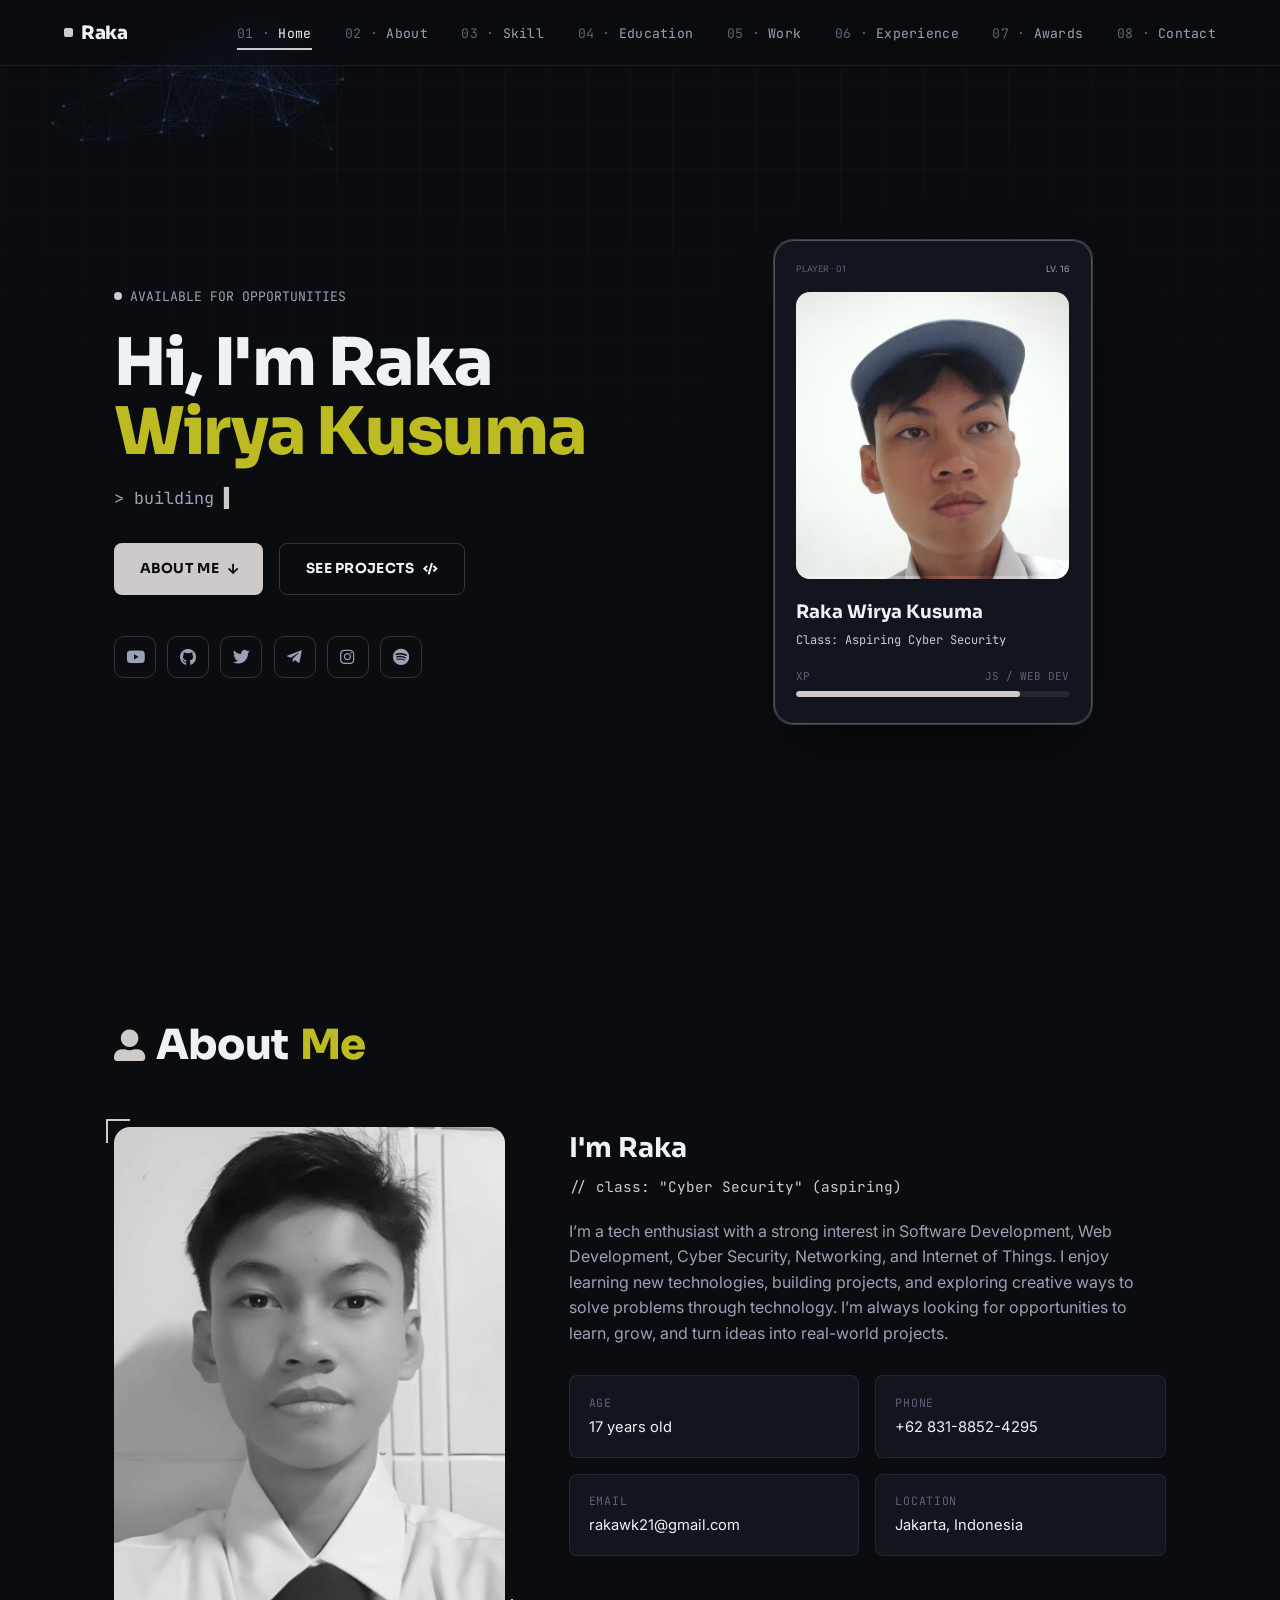
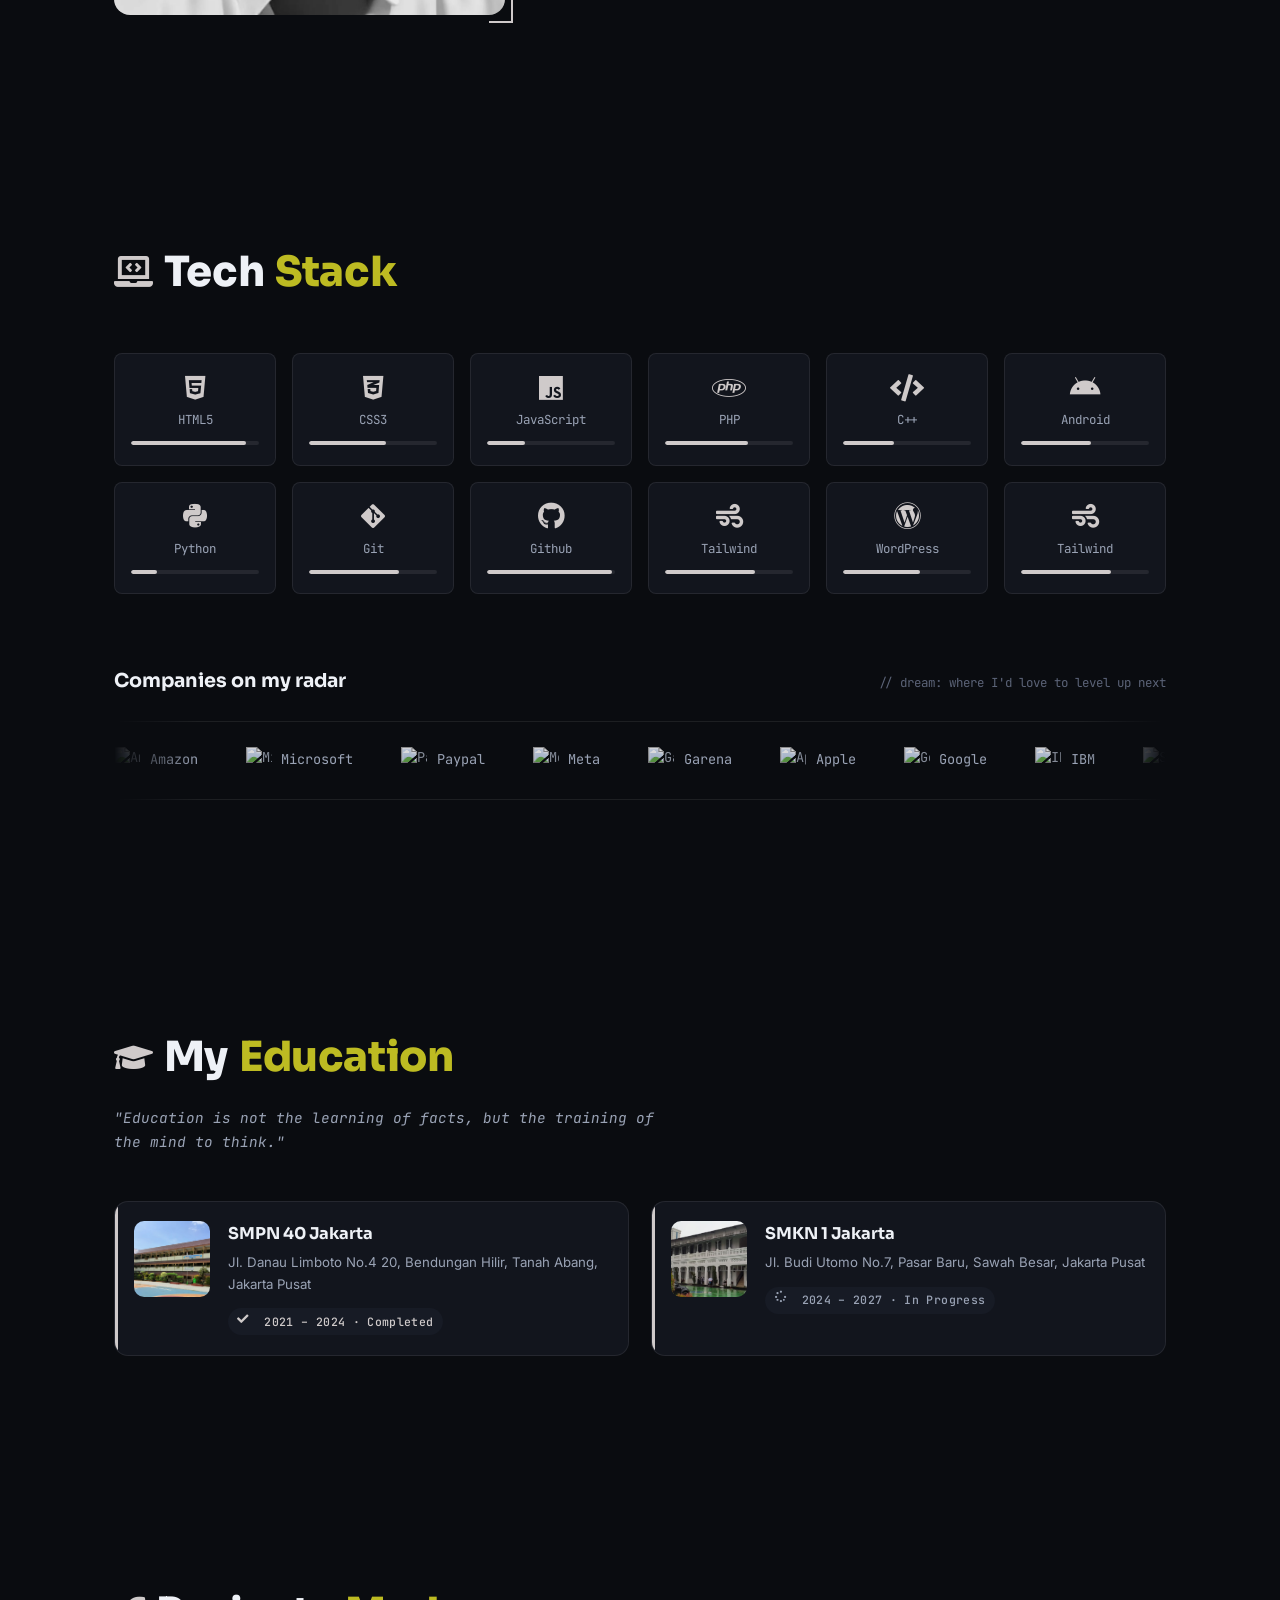
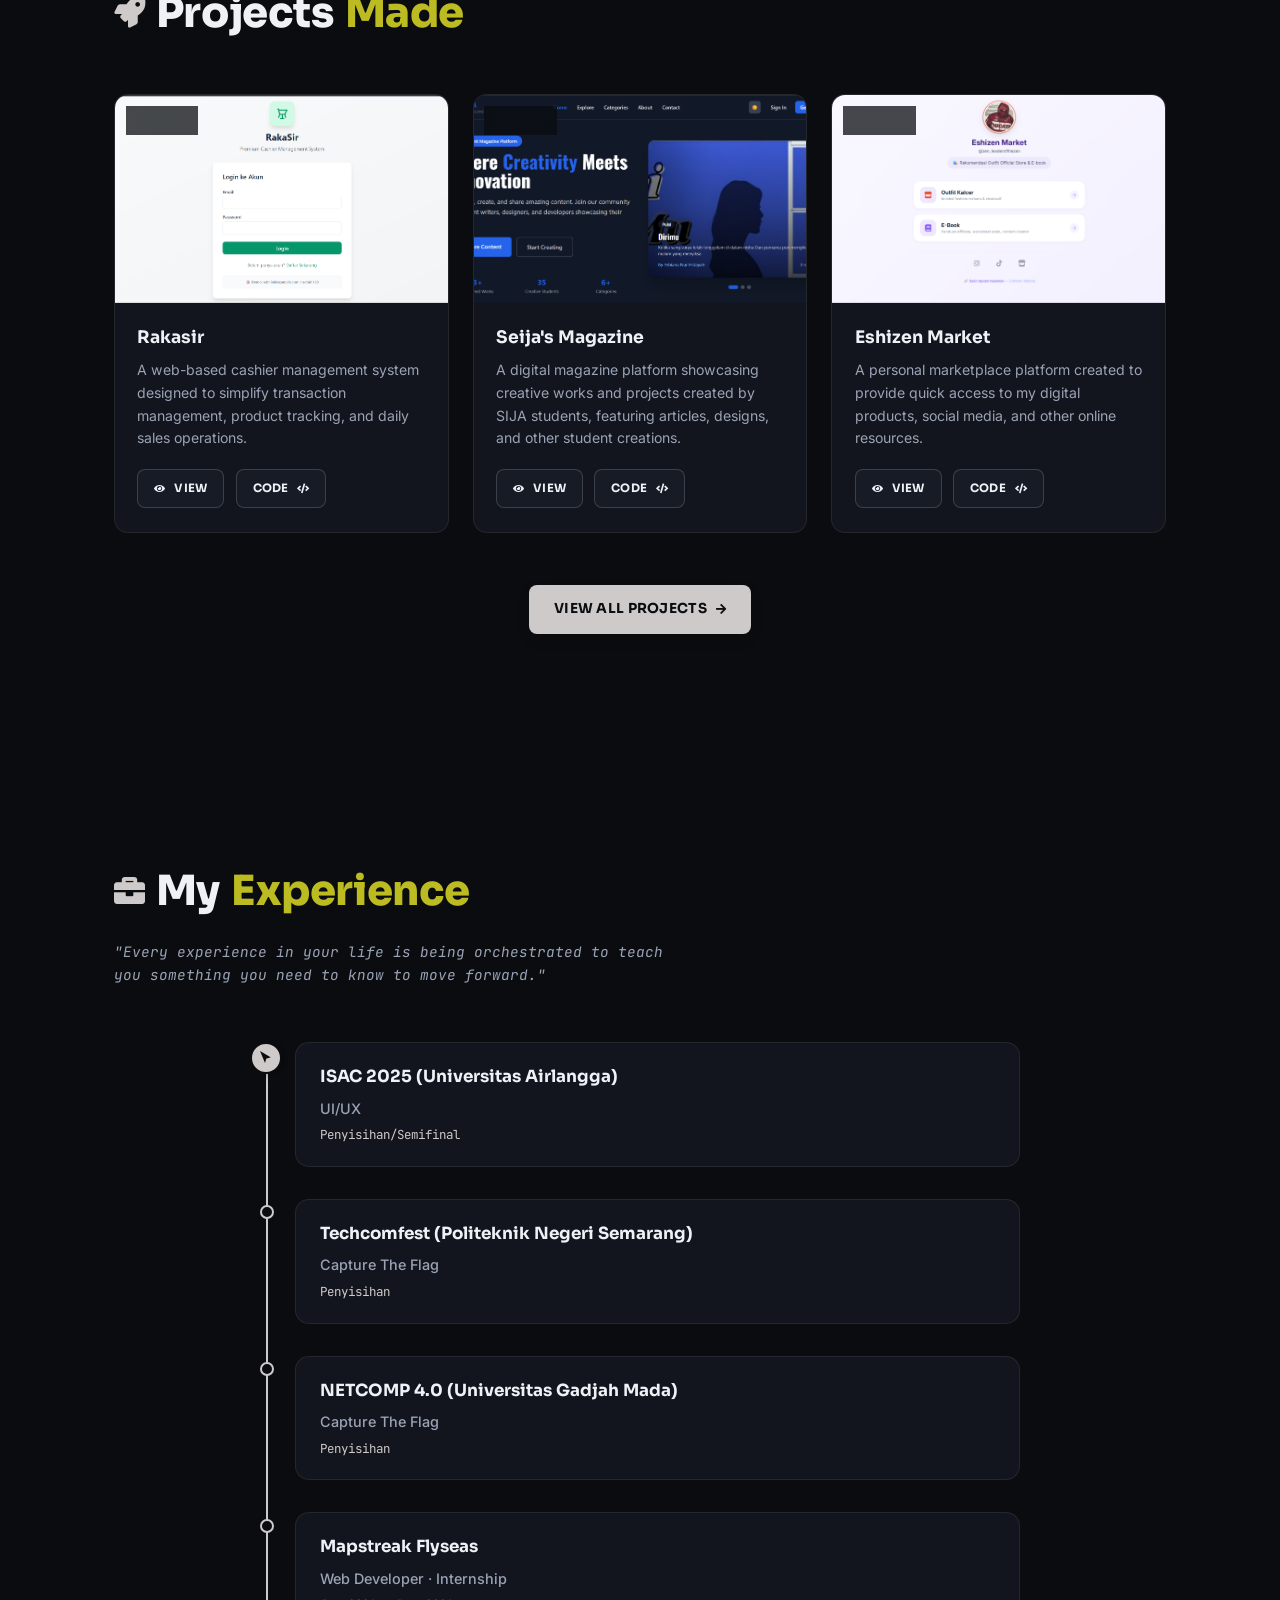
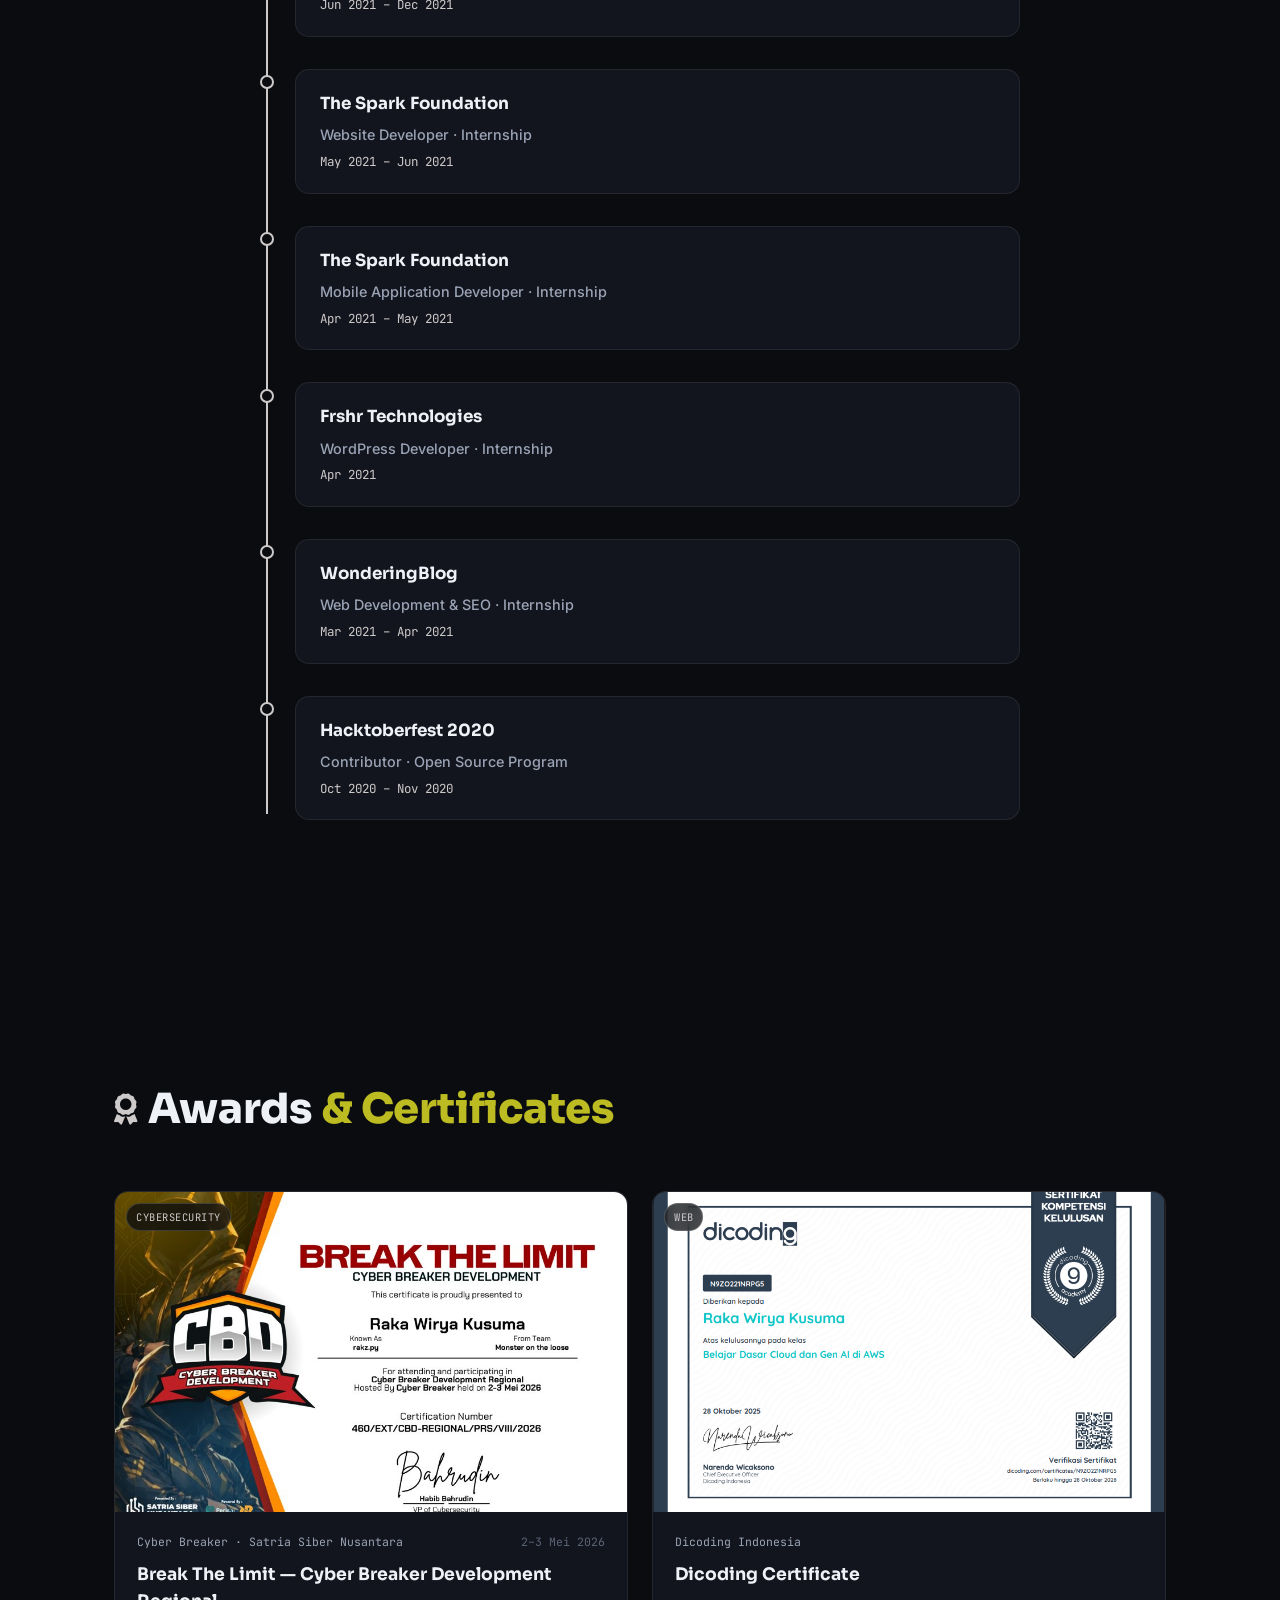
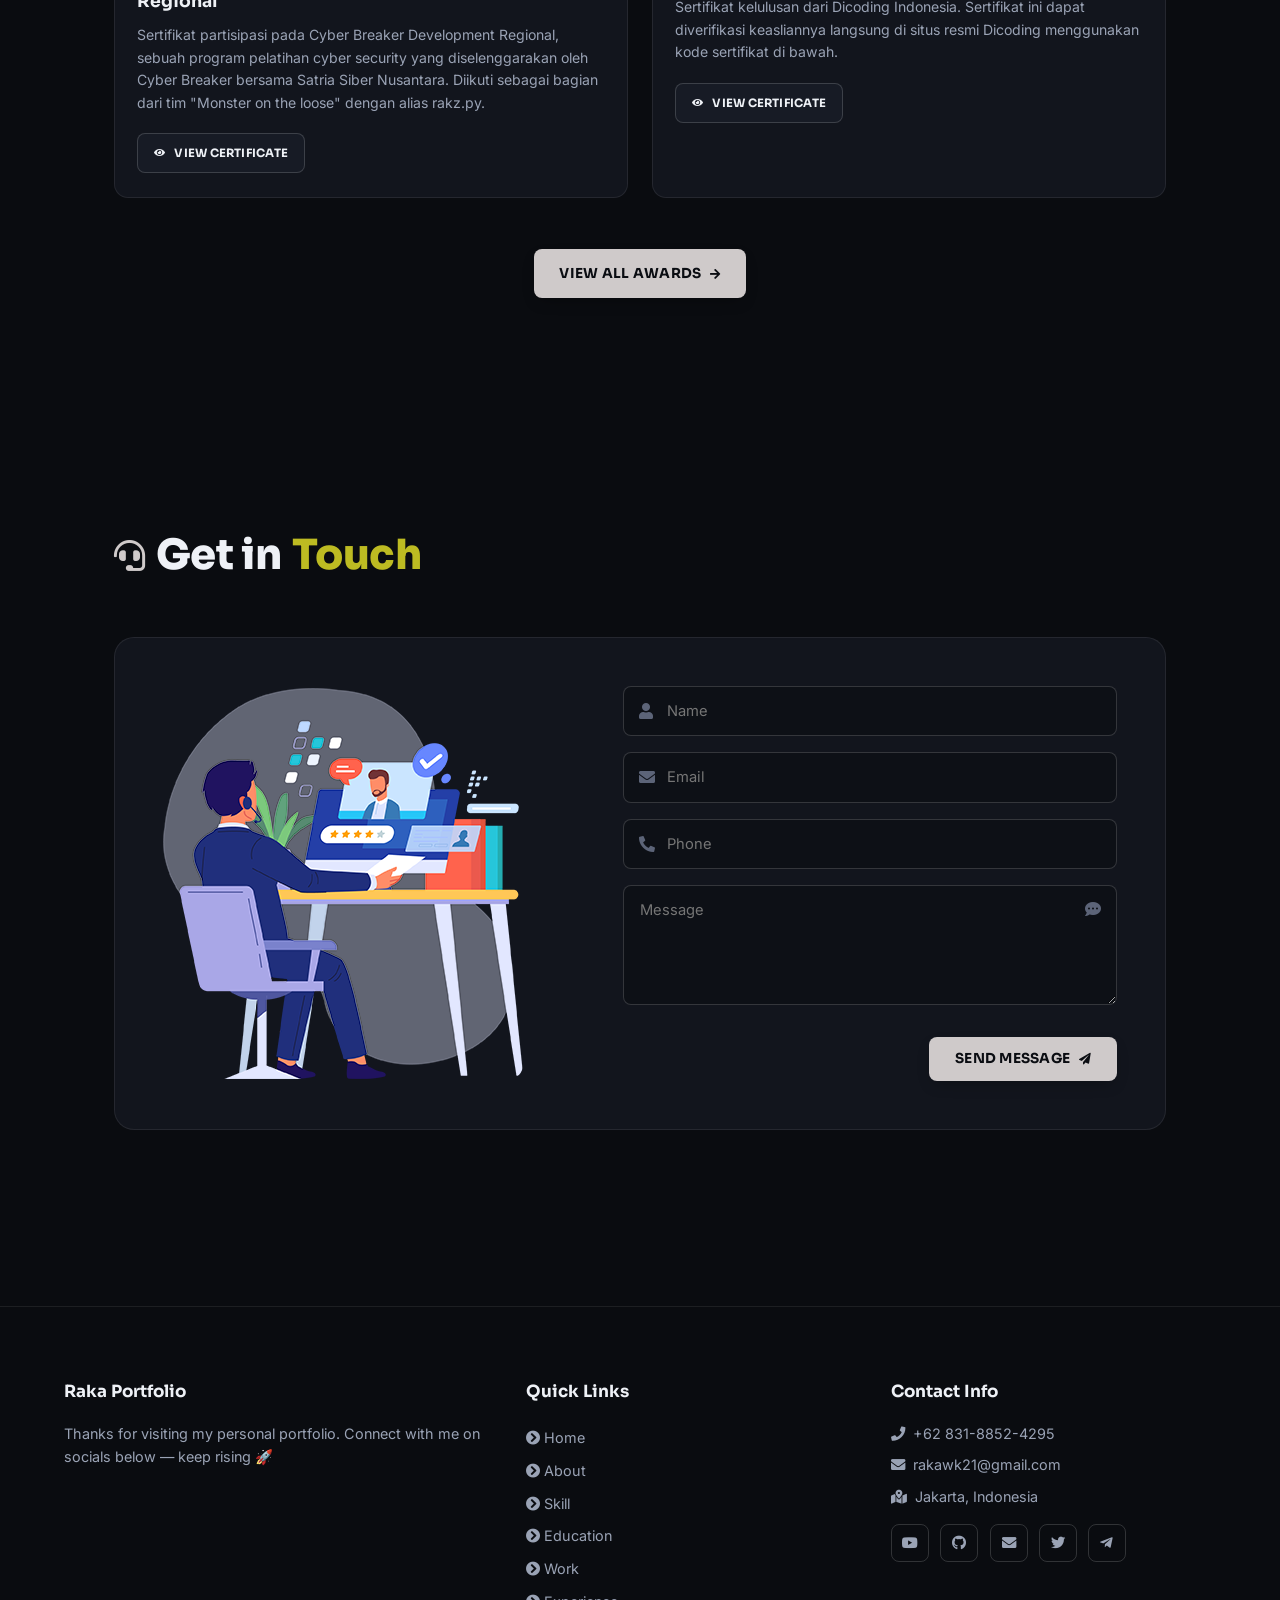
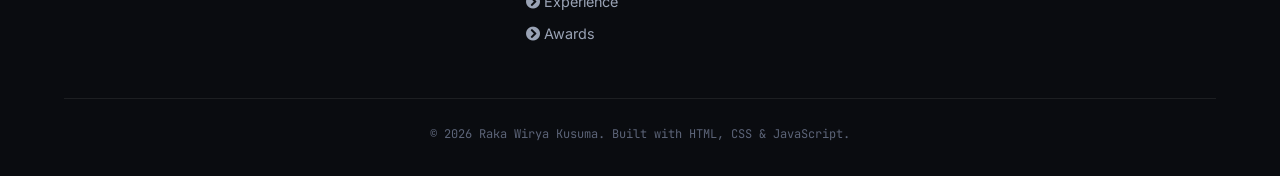
==== index.html @ 5738aa43 "update lagi" ====
<!DOCTYPE html>
<html lang="en">
<head>
    <meta charset="UTF-8">
    <meta http-equiv="X-UA-Compatible" content="IE=edge">
    <meta name="viewport" content="width=device-width, initial-scale=1.0">
    <meta name="keywords" content="raka wirya kusuma, portfolio, raka, full stack dev, personal portfolio, portfolio design, portfolio website, game developer" />
    <meta name="description" content="Portfolio of Raka Wirya Kusuma — Full-Stack Web Developer, Android App Developer, and aspiring Game Developer based in Jakarta." />
    
    <link rel="stylesheet" href="./assets/css/style.css">
 
    <link rel="stylesheet" href="https://cdnjs.cloudflare.com/ajax/libs/font-awesome/5.15.3/css/all.min.css" integrity="sha512-iBBXm8fW90+nuLcSKlbmrPcLa0OT92xO1BIsZ+ywDWZCvqsWgccV3gFoRBv0z+8dLJgyAHIhR35VZc2oM/gI1w==" crossorigin="anonymous" referrerpolicy="no-referrer" />

    <link id='favicon' rel="shortcut icon" href="./assets/images/logo.png" type="image/x-png">
    <title>Raka Wirya Kusuma — Portfolio</title>
</head>
<body>

<!-- navbar -->
<header>
        <a href="/" class="logo"><span class="dot"></span> Raka</a>

        <div id="menu" class="fas fa-bars" aria-label="Toggle menu"></div>
        <nav class="navbar">
            <ul>
            <li><a data-i="1" class="active" href="#home">Home</a></li>
            <li><a data-i="2" href="#about">About</a></li>
            <li><a data-i="3" href="#skills">Skill</a></li>
            <li><a data-i="4" href="#education">Education</a></li>
            <li><a data-i="5" href="#work">Work</a></li>
            <li><a data-i="6" href="#experience">Experience</a></li>
            <li><a data-i="7" href="#awards">Awards</a></li>
            <li><a data-i="8" href="#contact">Contact</a></li>
            </ul>
        </nav>
</header>
<!-- navbar -->


<!-- home -->
<section class="home" id="home">
    <canvas id="hud-canvas"></canvas>

    <div class="content">
        <div class="status-line"><span class="ping"></span> AVAILABLE FOR OPPORTUNITIES</div>
        <h1>Hi, I'm Raka <span class="accent">Wirya Kusuma</span></h1>
        <p class="role-line">&gt; building <span class="typing-text"></span></p>

        <div class="cta-row">
            <a href="#about" class="btn primary"><span>About Me</span> <i class="fas fa-arrow-down"></i></a>
            <a href="#work" class="btn ghost"><span>See Projects</span> <i class="fas fa-code"></i></a>
        </div>

        <div class="socials">
            <ul class="social-icons">
              <li><a class="youtube" aria-label="Youtube" href="https://www.youtube.com/@sinsrakzz" target="_blank"><i class="fab fa-youtube"></i></a></li>
              <li><a class="github" aria-label="GitHub" href="https://github.com/RakaWiryaKusuma" target="_blank"><i class="fab fa-github"></i></a></li>
              <li><a class="twitter" aria-label="Twitter" href="https://x.com/rakzzknz" target="_blank"><i class="fab fa-twitter"></i></a></li>
              <li><a class="telegram" aria-label="Telegram" href="https://t.me/xennbdt" target="_blank"><i class="fab fa-telegram-plane"></i></a></li>
              <li><a class="instagram" aria-label="Instagram" href="https://www.instagram.com/sinsrakzz/" target="_blank"><i class="fab fa-instagram"></i></a></li>
              <li><a class="spotify" aria-label="Spotify" href="https://open.spotify.com/user/314o7h54vn3btpor53cvwmgocubm" target="_blank"><i class="fab fa-spotify"></i></a></li>
            </ul>
        </div>
    </div>

    <div class="image">
        <div class="player-card">
            <div class="pc-top"><span>PLAYER · 01</span> <span class="lvl">LV. 16</span></div>
            <div class="avatar-wrap">
                <img draggable="false" src="./assets/images/raka.jpeg" alt="Raka's avatar">
                <div class="scan"></div>
            </div>
            <h3>Raka Wirya Kusuma</h3>
            <span class="class-tag">Class: Aspiring  Cyber Security</span>
            <div class="xp">
                <div class="xp-label"><span>XP</span><span>JS / WEB DEV</span></div>
                <div class="xp-track"><div class="xp-fill" data-width="82%"></div></div>
            </div>
        </div>
    </div>
</section>
<!-- home -->


<!-- tentang gueh -->
<section class="about reveal" id="about">
    <h2 class="heading"><i class="fas fa-user-alt"></i> About <span>Me</span></h2>

    <div class="row">

    <div class="image bracket-frame">
        <img draggable="false" src="./assets/images/profile.raka.jpg" alt="Raka Wirya Kusuma">
    </div>
    <div class="content">
        <h3>I'm Raka</h3>
        <span class="tag">// class: "Cyber Security" (aspiring)</span>

        <p>I’m a tech enthusiast with a strong interest in Software Development, Web Development, Cyber Security, Networking, and Internet of Things. I enjoy learning new technologies, building projects, and exploring creative ways to solve problems through technology. I’m always looking for opportunities to learn, grow, and turn ideas into real-world projects.</p>

        <div class="box-container">
            <div class="box">
              <p><span>Age</span> 17 years old</p>
            </div>
            <div class="box">
              <p><span>Phone</span> +62 831-8852-4295</p>
            </div>
            <div class="box">
              <p><span>Email</span> rakawk21@gmail.com</p>
            </div>
            <div class="box">
              <p><span>Location</span> Jakarta, Indonesia</p>
            </div>
        </div>
    </div>
    </div>
</section>


<!-- skills-->
<section class="skills reveal" id="skills">

    <h2 class="heading"><i class="fas fa-laptop-code"></i> Tech <span>Stack</span></h2>

    <div class="stack-grid" id="stackContainer">
        <div class="stack-card"><i class="fab fa-html5"></i><span>HTML5</span><div class="lvl-track"><div class="lvl-fill" style="width:90%"></div></div></div>
        <div class="stack-card"><i class="fab fa-css3-alt"></i><span>CSS3</span><div class="lvl-track"><div class="lvl-fill" style="width:60%"></div></div></div>
        <div class="stack-card"><i class="fab fa-js"></i><span>JavaScript</span><div class="lvl-track"><div class="lvl-fill" style="width:30%"></div></div></div>
        <div class="stack-card"><i class="fab fa-php"></i><span>PHP</span><div class="lvl-track"><div class="lvl-fill" style="width:65%"></div></div></div>
        <div class="stack-card"><i class="fas fa-code"></i><span>C++</span><div class="lvl-track"><div class="lvl-fill" style="width:40%"></div></div></div>
        <div class="stack-card"><i class="fab fa-android"></i><span>Android</span><div class="lvl-track"><div class="lvl-fill" style="width:55%"></div></div></div>
        <div class="stack-card"><i class="fab fa-python"></i><span>Python</span><div class="lvl-track"><div class="lvl-fill" style="width:20%"></div></div></div>
        <div class="stack-card"><i class="fab fa-git-alt"></i><span>Git</span><div class="lvl-track"><div class="lvl-fill" style="width:70%"></div></div></div>
        <div class="stack-card"><i class="fab fa-github"></i><span>Github</span><div class="lvl-track"><div class="lvl-fill" style="width:98%"></div></div></div>
        <div class="stack-card"><i class="fas fa-wind"></i><span>Tailwind</span><div class="lvl-track"><div class="lvl-fill" style="width:70%"></div></div></div>
         <div class="stack-card"><i class="fab fa-wordpress"></i><span>WordPress</span><div class="lvl-track"><div class="lvl-fill" style="width:60%"></div></div></div>
        <div class="stack-card"><i class="fas fa-wind"></i><span>Tailwind</span><div class="lvl-track"><div class="lvl-fill" style="width:70%"></div></div></div>
    </div>

    <div class="dream-head">
        <h3>Companies on my radar</h3>
        <p>// dream: where I'd love to level up next</p>
    </div>
    <div class="marquee">
      <div class="marquee-track" id="marqueeTrack"><!-- filled by JS --></div>
    </div>

</section>




<section class="education reveal" id="education">

  <h1 class="heading"><i class="fas fa-graduation-cap"></i> My <span>Education</span></h1>

    <p class="qoute">"Education is not the learning of facts, but the training of the mind to think."</p>

    <div class="box-container">

    <div class="box">
        <div class="image">
        <img draggable="false" src="./assets/images/educat/gedung40-1.png" alt="SMPN 40 Jakarta">
        </div>
        <div class="content">
        <h3>SMPN 40 Jakarta</h3>
        <p>Jl. Danau Limboto No.4 20, Bendungan Hilir, Tanah Abang, Jakarta Pusat</p>
        <h4 class="done"><i class="fas fa-check"></i>&nbsp; 2021 – 2024 · Completed</h4>
        </div>
    </div>

    <div class="box">
      <div class="image">
      <img draggable="false" src="./assets/images/educat/smkn1.jpg" alt="SMKN 1 Jakarta">
      </div>
      <div class="content">
      <h3>SMKN 1 Jakarta</h3>
      <p>Jl. Budi Utomo No.7, Pasar Baru, Sawah Besar, Jakarta Pusat</p>
      <h4 class="progress"><i class="fas fa-spinner"></i>&nbsp; 2024 – 2027 · In Progress</h4>
      </div>
    </div>

</div>
</section>



<section class="work reveal" id="work">

  <h2 class="heading"><i class="fas fa-rocket"></i> Projects <span>Made</span></h2>

  <div class="box-container" id="workContainer"><!-- filled by JS --></div>

<div class="viewall">
  <a href="./projects/" class="btn primary"><span>View All Projects</span>
    <i class="fas fa-arrow-right"></i>
</a>
</div>

</section>



<section class="experience reveal" id="experience">

  <h2 class="heading"><i class="fas fa-briefcase"></i> My <span>Experience</span></h2>
  <p class="quote">"Every experience in your life is being orchestrated to teach you something you need to know to move forward."</p>

  <div class="timeline">
    <div class="plane-track" id="planeTrack" aria-hidden="true">
      <svg viewBox="0 0 24 24" width="16" height="16" fill="currentColor"><path d="M21 3 3 10.5l6.5 2 2 6.5L21 3Z"/></svg>
    </div>

    <div class="t-item">
      <div class="t-dot"></div>
      <div class="t-card">
        <h2>ISAC 2025 (Universitas Airlangga) </h2>
        <h3>UI/UX</h3>
        <p>Penyisihan/Semifinal</p>
      </div>
    </div>

    <div class="t-item">
      <div class="t-dot"></div>
      <div class="t-card">
        <h2>Techcomfest (Politeknik Negeri Semarang)</h2>
        <h3>Capture The Flag</h3>
        <p>Penyisihan</p>
      </div>
    </div>

    <div class="t-item">
      <div class="t-dot"></div>
      <div class="t-card">
        <h2>NETCOMP 4.0 (Universitas Gadjah Mada)</h2>
        <h3>Capture The Flag</h3>
        <p>Penyisihan</p>
      </div>
    </div>

    <div class="t-item">
      <div class="t-dot"></div>
      <div class="t-card">
        <h2>Mapstreak Flyseas</h2>
        <h3>Web Developer · Internship</h3>
        <p>Jun 2021 – Dec 2021</p>
      </div>
    </div>

    <div class="t-item">
      <div class="t-dot"></div>
      <div class="t-card">
        <h2>The Spark Foundation</h2>
        <h3>Website Developer · Internship</h3>
        <p>May 2021 – Jun 2021</p>
      </div>
    </div>

    <div class="t-item">
      <div class="t-dot"></div>
      <div class="t-card">
        <h2>The Spark Foundation</h2>
        <h3>Mobile Application Developer · Internship</h3>
        <p>Apr 2021 – May 2021</p>
      </div>
    </div>

    <div class="t-item">
      <div class="t-dot"></div>
      <div class="t-card">
        <h2>Frshr Technologies</h2>
        <h3>WordPress Developer · Internship</h3>
        <p>Apr 2021</p>
      </div>
    </div>

    <div class="t-item">
      <div class="t-dot"></div>
      <div class="t-card">
        <h2>WonderingBlog</h2>
        <h3>Web Development &amp; SEO · Internship</h3>
        <p>Mar 2021 – Apr 2021</p>
      </div>
    </div>

    <div class="t-item">
      <div class="t-dot"></div>
      <div class="t-card">
        <h2>Hacktoberfest 2020</h2>
        <h3>Contributor · Open Source Program</h3>
        <p>Oct 2020 – Nov 2020</p>
      </div>
    </div>

  </div>

</section>



<section class="awards work reveal" id="awards">

  <h2 class="heading"><i class="fas fa-award"></i> Awards <span>&amp; Certificates</span></h2>

  <div class="box-container awards-container" id="awardsContainer"><!-- filled by JS --></div>

<div class="viewall">
  <a href="./awards/" class="btn primary"><span>View All Awards</span>
    <i class="fas fa-arrow-right"></i>
</a>
</div>

</section>




<section class="contact reveal" id="contact">

  <h2 class="heading"><i class="fas fa-headset"></i> Get in <span>Touch</span></h2>

  <div class="container">
    <div class="content">
      <div class="image-box">
        <img draggable="false" src="./assets/images/contact1.png" alt="">
      </div>
      <form action="https://api.web3forms.com/submit" method="POST">

        <input type="hidden" name="access_key" value="f5c3bbd1-f1c3-47c4-8673-fedf3c01578a">
      <div class="form-group">
        <div class="field">
          <input type="text" name="name" placeholder="Name" required>
          <i class='fas fa-user'></i>
        </div>
        <div class="field">
          <input type="email" name="email" placeholder="Email" required>
          <i class='fas fa-envelope'></i>
        </div>
        <div class="field">
          <input type="text" name="phone" placeholder="Phone">
          <i class='fas fa-phone-alt'></i>
        </div>
        <div class="message">
        <textarea placeholder="Message" name="message" required></textarea>
        <i class="fas fa-comment-dots"></i>
        </div>
        </div>
      <div class="button-area">
        <button type="submit" class="btn primary">
          Send Message <i class="fa fa-paper-plane"></i></button>
      </div>
    </form>
  </div>
  </div>
</section>




<section class="footer">

  <div class="box-container">

      <div class="box">
          <h3>Raka Portfolio</h3>
          <p>Thanks for visiting my personal portfolio. Connect with me on socials below — keep rising 🚀</p>
      </div>

      <div class="box">
          <h3>Quick Links</h3>
          <a href="../#home"><i class="fas fa-chevron-circle-right"></i> Home</a>
          <a href="../#about"><i class="fas fa-chevron-circle-right"></i> About</a>
          <a href="../#skills"><i class="fas fa-chevron-circle-right"></i> Skill</a>
          <a href="../#education"><i class="fas fa-chevron-circle-right"></i> Education</a>
          <a href="../#work"><i class="fas fa-chevron-circle-right"></i> Work</a>
          <a href="../experience"><i class="fas fa-chevron-circle-right"></i> Experience</a>
          <a href="./awards"><i class="fas fa-chevron-circle-right"></i> Awards</a>
      </div>

      <div class="box">
          <h3>Contact Info</h3>
          <p><i class="fas fa-phone"></i>&nbsp; +62 831-8852-4295</p>
          <p><i class="fas fa-envelope"></i>&nbsp; rakawk21@gmail.com</p>
          <p><i class="fas fa-map-marked-alt"></i>&nbsp; Jakarta, Indonesia</p>
          <div class="share">
            <a href="https://www.youtube.com/@sinsrakzz" aria-label="Youtube" target="_blank"><i class="fab fa-youtube"></i></a>
            <a href="https://github.com/sinsrakzz" aria-label="GitHub" target="_blank"><i class="fab fa-github"></i></a>
            <a href="mailto:rakawk21@gmail.com" aria-label="Email"><i class="fas fa-envelope"></i></a>
            <a href="https://x.com/rakzzknz" aria-label="Twitter" target="_blank"><i class="fab fa-twitter"></i></a>
            <a href="https://t.me/sinsrakzz" aria-label="Telegram" target="_blank"><i class="fab fa-telegram-plane"></i></a>
          </div>
      </div>
  </div>

  <p class="foot-end">© <span id="year"></span> Raka Wirya Kusuma. Built with HTML, CSS & JavaScript.</p>

</section>



<a href="#home" aria-label="Scroll to top" class="fas fa-angle-up" id="scroll-top"></a>




<script src="https://cdnjs.cloudflare.com/ajax/libs/typed.js/2.0.5/typed.min.js" integrity="sha512-1KbKusm/hAtkX5FScVR5G36wodIMnVd/aP04af06iyQTkD17szAMGNmxfNH+tEuFp3Og/P5G32L1qEC47CZbUQ==" crossorigin="anonymous" referrerpolicy="no-referrer"></script>


<script src="./assets/js/script.js"></script>

</body>
</html>
---- assets/css/style.css ----
/* ==========================================================================
   RAKA WIRYA KUSUMA — PORTFOLIO
   Theme: "Player Card" — clean developer console.
   Palette: graphite black canvas, single flat blue accent, white text. No neon/glow.
   ========================================================================== */

@import url('https://fonts.googleapis.com/css2?family=Press+Start+2P&family=Sora:wght@400;500;600;700;800&family=Inter:wght@400;500;600;700&family=JetBrains+Mono:wght@400;500;600&display=swap');

:root{
  /* ---- surface ---- */
  --bg:            #0a0c10;
  --bg-alt:        #0d1016;
  --panel:         #12151d;
  --panel-2:       #171b25;
  --line:          rgba(255,255,255,.08);
  --line-strong:   rgba(255,255,255,.16);

  /* ---- text ---- */
  --text:          #eef1f6;
  --text-dim:      #9aa3b5;
  --text-faint:    #5c6478;

  /* ---- simple blue + white accent, no neon ---- */
  --blue:          #cfcaca;
  --blue-soft:     #bdbb22;

  /* ---- type ---- */
  --f-display: 'Sora', sans-serif;
  --f-body: 'Inter', sans-serif;
  --f-mono: 'JetBrains Mono', monospace;S
  --f-pixel: 'Press Start 2P', cursive;

  /* ---- shape / motion ---- */
  --radius: 14px;
  --radius-sm: 8px;
  --ease: cubic-bezier(.22,1,.36,1);

  --container: 1180px;

  /* ---- flat signature accent (solid, no gradients) ---- */
  --accent: var(--blue);
  --accent-2: var(--blue-soft);
}

*{ margin:0; padding:0; box-sizing:border-box; }

html{ scroll-behavior:smooth; scroll-padding-top:90px; }

body{
  background:var(--bg);
  color:var(--text);
  font-family:var(--f-body);
  line-height:1.6;
  overflow-x:hidden;
  -webkit-font-smoothing:antialiased;
}

/* faint dev-grid wash behind everything */
body::before{
  content:'';
  position:fixed; inset:0; z-index:-2;
  background:var(--bg);
}
body::after{
  content:'';
  position:fixed; inset:0; z-index:-1; pointer-events:none;
  background-image:
    linear-gradient(rgba(255,255,255,.025) 1px, transparent 1px),
    linear-gradient(90deg, rgba(255,255,255,.025) 1px, transparent 1px);
  background-size:42px 42px;
  mask-image:radial-gradient(ellipse 80% 60% at 50% 0%, #000 40%, transparent 100%);
}

img{ max-width:100%; display:block; }
a{ text-decoration:none; color:inherit; }
ul{ list-style:none; }
button{ font-family:inherit; cursor:pointer; border:none; background:none; color:inherit; }
::selection{ background:var(--accent); color:#0a0c10; }

section{ padding:7rem 5%; max-width:var(--container); margin:0 auto; position:relative; }

/* ---- reusable eyebrow / kicker (pixel font, used sparingly) ---- */
.kicker{
  display:inline-flex; align-items:center; gap:.6rem;
  font-family:var(--f-pixel); font-size:.6rem; letter-spacing:.05em;
  color:var(--accent); margin-bottom:1.1rem;
}
.kicker::before{
  content:''; width:7px; height:7px; background:var(--accent); flex-shrink:0;
}

.heading{
  font-family:var(--f-display); font-weight:800;
  font-size:clamp(1.9rem, 3.4vw, 2.6rem);
  letter-spacing:-.01em;
  margin-bottom:3rem;
  display:flex; align-items:center; gap:.7rem;
}
.heading i{ font-size:.75em; color:var(--accent); }
.heading span{
  color:var(--accent-2);
}

.section-head{ margin-bottom:3rem; }
.section-head p.lede{ color:var(--text-dim); max-width:560px; margin-top:.6rem; font-size:.98rem; }

/* corner-bracket frame — signature motif reused on avatars / thumbnails */
.bracket-frame{ position:relative; }
.bracket-frame::before,
.bracket-frame::after{
  content:''; position:absolute; width:22px; height:22px;
  border-color:var(--accent); border-style:solid; z-index:2; pointer-events:none;
}
.bracket-frame::before{ top:-8px; left:-8px; border-width:2px 0 0 2px; }
.bracket-frame::after{ bottom:-8px; right:-8px; border-width:0 2px 2px 0; border-color:var(--accent); }

/* ---- buttons ---- */
.btn{
  display:inline-flex; align-items:center; gap:.55rem;
  font-family:var(--f-display); font-weight:700; font-size:.86rem;
  letter-spacing:.02em; text-transform:uppercase;
  padding:.85rem 1.6rem;
  background:var(--panel-2); color:var(--text);
  border:1px solid var(--line-strong);
  border-radius:var(--radius-sm);
  position:relative; transition:transform .25s var(--ease), border-color .25s, background .25s;
}
.btn:hover{ transform:translateY(-3px); border-color:var(--accent); }
.btn:active{ transform:translateY(-1px); }
.btn.primary{
  background:var(--accent); color:#0b0d12; border:none;
  box-shadow:0 6px 16px -6px rgba(0,0,0,.4);
}
.btn.primary:hover{ background:var(--blue-soft); box-shadow:0 8px 18px -6px rgba(0,0,0,.45); }
.btn.ghost{ background:transparent; }
.btn i{ font-size:.85em; }

/* ==========================================================================
   HEADER / NAV
   ========================================================================== */
header{
  position:fixed; top:0; left:0; width:100%; z-index:1000;
  display:flex; align-items:center; justify-content:space-between;
  padding:1.1rem 5%;
  background:rgba(10,12,16,.7);
  backdrop-filter:blur(14px); -webkit-backdrop-filter:blur(14px);
  border-bottom:1px solid var(--line);
  transition:background .3s, padding .3s;
}
header.scrolled{ padding:.75rem 5%; background:rgba(10,12,16,.92); }

.logo{
  font-family:var(--f-display); font-weight:800; font-size:1.15rem;
  display:flex; align-items:center; gap:.5rem; letter-spacing:-.02em;
}
.logo .dot{
  width:9px; height:9px; border-radius:2px; background:var(--accent);
}

.navbar ul{ display:flex; gap:2.1rem; }
.navbar a{
  font-family:var(--f-mono); font-size:.82rem; letter-spacing:.02em;
  color:var(--text-dim); position:relative; padding:.3rem 0;
  transition:color .25s;
}
.navbar a::before{ content:'0'attr(data-i)' · '; color:var(--text-faint); }
.navbar a::after{
  content:''; position:absolute; left:0; bottom:-4px; width:0; height:2px;
  background:var(--accent); transition:width .25s var(--ease);
}
.navbar a:hover, .navbar a.active{ color:var(--text); }
.navbar a:hover::after, .navbar a.active::after{ width:100%; }

#menu{ display:none; font-size:1.3rem; color:var(--text); }

@media (max-width:900px){
  #menu{ display:block; z-index:1001; }
  .navbar{
    position:fixed; top:0; right:-100%; height:100vh; width:min(78vw,320px);
    background:var(--panel); border-left:1px solid var(--line);
    padding:6rem 2rem; transition:right .4s var(--ease);
  }
  .navbar.nav-toggle{ right:0; }
  .navbar ul{ flex-direction:column; gap:1.6rem; }
}

/* ==========================================================================
   HERO — "player select" card
   ========================================================================== */
.home{
  min-height:100vh; display:flex; align-items:center;
  padding:9rem 5% 5rem; max-width:var(--container); margin:0 auto; gap:3rem;
  position:relative;
}
#hud-canvas{ position:absolute; inset:0; z-index:-1; opacity:.55; }

.home .content{ flex:1.15; }

.home .status-line{
  font-family:var(--f-mono); font-size:.82rem; color:var(--text-dim);
  display:flex; align-items:center; gap:.5rem; margin-bottom:1.4rem;
}
.home .status-line .ping{
  width:8px; height:8px; border-radius:50%; background:var(--accent);
  animation:ping 1.8s infinite;
}
@keyframes ping{ 0%,100%{opacity:1} 50%{opacity:.3} }

.home h1{
  font-family:var(--f-display); font-weight:800;
  font-size:clamp(2.4rem, 5.6vw, 4.1rem);
  line-height:1.05; letter-spacing:-.02em; margin-bottom:1.1rem;
}
.home h1 .accent{
  color:var(--accent-2);
}

.home .role-line{
  font-family:var(--f-mono); font-size:1.05rem; color:var(--text-dim); margin-bottom:2rem;
}
.home .role-line .typing-text{ color:var(--accent); }
.home .role-line .typing-text::after{ content:'▌'; animation:blink 1s step-end infinite; color:var(--accent); }
@keyframes blink{ 50%{opacity:0} }

.home .cta-row{ display:flex; gap:1rem; flex-wrap:wrap; margin-bottom:2.6rem; }

.socials .social-icons{ display:flex; gap:.7rem; flex-wrap:wrap; }
.socials a{
  width:42px; height:42px; display:flex; align-items:center; justify-content:center;
  border:1px solid var(--line-strong); border-radius:10px; font-size:1.05rem;
  color:var(--text-dim); transition:all .25s var(--ease);
}
.socials a:hover{ color:#08090c; background:var(--accent); border-color:transparent; transform:translateY(-4px); }

/* player card */
.home .image{ flex:1; display:flex; justify-content:center; position:relative; }
.player-card{
  width:min(320px, 80vw);
  background:var(--panel);
  border:1px solid var(--line-strong); border-radius:20px;
  padding:1.4rem 1.4rem 1.7rem;
  position:relative;
  box-shadow:0 30px 60px -25px rgba(0,0,0,.7);
}
.player-card::before{
  content:''; position:absolute; inset:0; border-radius:20px;
  border:1px solid var(--accent); opacity:.35;
  pointer-events:none;
}
.player-card .pc-top{ display:flex; justify-content:space-between; align-items:center; font-family:var(--f-pixel); font-size:.55rem; color:var(--text-faint); margin-bottom:1rem; }
.player-card .pc-top .lvl{ color:var(--text-dim); }
.player-card .avatar-wrap{ position:relative; border-radius:14px; overflow:hidden; margin-bottom:1.1rem; }
.player-card .avatar-wrap img{ width:100%; aspect-ratio:1/1.05; object-fit:cover; }
.player-card .avatar-wrap .scan{
  position:absolute; inset:0; border-bottom:3px solid var(--accent);
  mix-blend-mode:overlay; opacity:.5;
}
.player-card h3{ font-family:var(--f-display); font-weight:700; font-size:1.15rem; }
.player-card .class-tag{
  font-family:var(--f-mono); font-size:.75rem; color:var(--accent); margin-top:.15rem;
}
.player-card .xp{ margin-top:1rem; }
.player-card .xp .xp-label{ display:flex; justify-content:space-between; font-family:var(--f-mono); font-size:.68rem; color:var(--text-faint); margin-bottom:.35rem; }
.player-card .xp-track{ height:6px; border-radius:6px; background:rgba(255,255,255,.08); overflow:hidden; }
.player-card .xp-fill{ height:100%; width:0%; background:var(--accent); border-radius:6px; transition:width 1.4s var(--ease); }

/* ==========================================================================
   ABOUT — "character sheet"
   ========================================================================== */
.about .row{ display:flex; gap:4rem; align-items:flex-start; }
.about .image{ flex:.85; position:sticky; top:120px; cursor:pointer; }
.about .image img{
  border-radius:16px; width:100%; object-fit:cover; aspect-ratio:4/5;
  filter:grayscale(100%) contrast(1.02);
  transition:filter .5s var(--ease);
}
.about .image:hover img,
.about .image:focus-within img{ filter:grayscale(0%); }

.about .content{ flex:1.3; }
.about .content h3{ font-family:var(--f-display); font-size:1.7rem; font-weight:700; margin-bottom:.3rem; }
.about .tag{ font-family:var(--f-mono); color:var(--accent); font-size:.9rem; display:block; margin-bottom:1.3rem; }
.about p{ color:var(--text-dim); margin-bottom:1.8rem; max-width:60ch; }

.box-container{ display:grid; grid-template-columns:repeat(auto-fit, minmax(190px,1fr)); gap:1rem; }
.about .box{
  background:var(--panel); border:1px solid var(--line); border-radius:var(--radius-sm);
  padding:1.1rem 1.2rem;
}
.about .box p{ margin:0; color:var(--text); font-size:.92rem; display:flex; flex-direction:column; gap:.2rem; }
.about .box p span{ font-family:var(--f-mono); font-size:.72rem; text-transform:uppercase; letter-spacing:.06em; color:var(--text-faint); }

@media (max-width:900px){
  .about .row{ flex-direction:column; }
  .about .image{ position:static; max-width:280px; margin:0 auto 2rem; }
}

/* ==========================================================================
   SKILLS — tech stack + dream companies marquee
   ========================================================================== */
.stack-grid{
  display:grid; grid-template-columns:repeat(auto-fill, minmax(150px,1fr)); gap:1rem;
  margin-bottom:4.5rem;
}
.stack-card{
  background:var(--panel); border:1px solid var(--line); border-radius:var(--radius-sm);
  padding:1.2rem 1rem; text-align:center;
  transition:transform .3s var(--ease), border-color .3s;
}
.stack-card:hover{ transform:translateY(-6px); border-color:var(--accent); }
.stack-card i{ font-size:1.7rem; margin-bottom:.6rem; color:var(--accent); }
.stack-card span{ display:block; font-family:var(--f-mono); font-size:.78rem; color:var(--text-dim); }
.stack-card .lvl-track{ height:4px; background:rgba(255,255,255,.08); border-radius:4px; margin-top:.7rem; overflow:hidden; }
.stack-card .lvl-fill{ height:100%; background:var(--accent); border-radius:4px; }

.dream-head{ display:flex; align-items:baseline; justify-content:space-between; gap:1rem; flex-wrap:wrap; margin-bottom:1.5rem; }
.dream-head h3{ font-family:var(--f-display); font-size:1.2rem; font-weight:700; }
.dream-head p{ color:var(--text-faint); font-family:var(--f-mono); font-size:.78rem; }

.marquee{
  overflow:hidden; position:relative;
  -webkit-mask-image:linear-gradient(90deg, transparent, #000 8%, #000 92%, transparent);
  mask-image:linear-gradient(90deg, transparent, #000 8%, #000 92%, transparent);
  border-top:1px solid var(--line); border-bottom:1px solid var(--line); padding:1.6rem 0;
}
.marquee-track{ display:flex; gap:3rem; width:max-content; animation:scroll-left 34s linear infinite; }
.marquee:hover .marquee-track{ animation-play-state:paused; }
@keyframes scroll-left{ from{transform:translateX(0)} to{transform:translateX(-50%)} }
.brand-chip{ display:flex; align-items:center; gap:.6rem; font-family:var(--f-mono); font-size:.85rem; color:var(--text-dim); white-space:nowrap; }
.brand-chip img{ width:26px; height:26px; object-fit:contain; opacity:.85; filter:grayscale(.2); }

/* ==========================================================================
   EDUCATION — quest log
   ========================================================================== */
.education .qoute{ color:var(--text-dim); font-style:italic; margin:-2rem 0 3rem; max-width:560px; font-family:var(--f-mono); font-size:.9rem; }
.education .box-container{ grid-template-columns:repeat(auto-fit, minmax(300px,1fr)); gap:1.4rem; }
.education .box{
  display:flex; gap:1.1rem; background:var(--panel); border:1px solid var(--line);
  border-radius:var(--radius); padding:1.2rem; position:relative; overflow:hidden;
}
.education .box::before{ content:''; position:absolute; left:0; top:0; bottom:0; width:3px; background:var(--accent); }
.education .box .image{ width:76px; height:76px; border-radius:10px; overflow:hidden; flex-shrink:0; }
.education .box .image img{ width:100%; height:100%; object-fit:cover; }
.education .box .content h3{ font-family:var(--f-display); font-size:1.02rem; font-weight:700; margin-bottom:.35rem; }
.education .box .content p{ color:var(--text-dim); font-size:.83rem; margin-bottom:.6rem; }
.education .box .content h4{
  font-family:var(--f-mono); font-size:.72rem; font-weight:500; letter-spacing:.03em;
  display:inline-flex; padding:.28rem .6rem; border-radius:20px; background:var(--panel-2);
}
.education .box .content h4.done{ color:var(--accent); }
.education .box .content h4.progress{ color:var(--text-dim); }

/* ==========================================================================
   EXPERIENCE — timeline
   ========================================================================== */
.experience .quote{
  color:var(--text-dim); font-style:italic; margin:-2rem 0 3.5rem; max-width:560px;
  font-family:var(--f-mono); font-size:.9rem;
}
.timeline{ position:relative; max-width:760px; margin:0 auto; padding-left:2.2rem; }
.timeline::before{
  content:''; position:absolute; left:6px; top:6px; bottom:6px; width:2px;
  background:var(--accent);
}
/* plane that travels the timeline "pole" as the user scrolls, up or down */
.plane-track{
  position:absolute; left:6px; top:6px; z-index:4;
  width:32px; height:32px; margin-left:-16px;
  display:flex; align-items:center; justify-content:center;
  background:var(--accent); border:2px solid var(--bg); border-radius:50%;
  color:var(--bg);
  box-shadow:0 3px 10px rgba(0,0,0,.4);
  transform:rotate(90deg);
  transition:top .12s linear, transform .25s ease-out;
  will-change:top, transform;
}
.plane-track svg{ transform:translateX(1px); }
.plane-track.flying-up{ transform:rotate(-90deg); }
.t-item{ position:relative; margin-bottom:2rem; }
.t-dot{
  position:absolute; left:-2.2rem; top:.4rem; width:14px; height:14px; border-radius:50%;
  background:var(--bg); border:2px solid var(--accent);
}
.t-card{
  background:var(--panel); border:1px solid var(--line); border-radius:var(--radius);
  padding:1.3rem 1.5rem;
}
.t-card h2{ font-family:var(--f-display); font-size:1.05rem; font-weight:700; }
.t-card h3{ font-family:var(--f-body); font-weight:500; font-size:.9rem; color:var(--text-dim); margin:.35rem 0; }
.t-card p{ font-family:var(--f-mono); font-size:.78rem; color:var(--accent); }

/* ==========================================================================
   WORK / PROJECTS — missions
   ========================================================================== */
.work .box-container{ display:grid; grid-template-columns:repeat(auto-fit, minmax(280px,1fr)); gap:1.5rem; }
.work .box{
  background:var(--panel); border:1px solid var(--line); border-radius:var(--radius);
  overflow:hidden; transition:transform .35s var(--ease), border-color .35s;
}
.work .box:hover{ transform:translateY(-6px); border-color:var(--accent); }
.work .box .thumb{ position:relative; aspect-ratio:16/10; overflow:hidden; }
.work .box .thumb img{ width:100%; height:100%; object-fit:cover; transition:transform .5s var(--ease); }
.work .box:hover .thumb img{ transform:scale(1.06); }
.work .box .thumb .cat{
  position:absolute; top:.7rem; left:.7rem; font-family:var(--f-mono); font-size:.65rem;
  text-transform:uppercase; letter-spacing:.05em; background:rgba(10,12,16,.75);
  border:1px solid var(--line-strong); color:var(--accent); padding:.3rem .55rem; border-radius:20px;
  backdrop-filter:blur(6px);
}
.work .box .content{ padding:1.3rem 1.4rem 1.5rem; }
.work .box .tag h3{ font-family:var(--f-display); font-size:1.08rem; font-weight:700; margin-bottom:.5rem; }
.work .box .desc p{ color:var(--text-dim); font-size:.88rem; margin-bottom:1.2rem; min-height:2.6rem; }
.work .box .btns{ display:flex; gap:.7rem; }
.work .box .btns .btn{ padding:.6rem 1rem; font-size:.72rem; }

.viewall, .backbtn{ display:flex; justify-content:center; margin-top:3.2rem; }

/* award card = work card, plus issuer/date meta row */
.award-box .thumb{ display:block; background:var(--panel-2); }
.award-box .thumb .no-image{
  display:flex; flex-direction:column; align-items:center; justify-content:center;
  gap:.6rem; color:var(--text-faint); width:100%; height:100%;
}
.award-box .thumb .no-image i{ font-size:2.2rem; }
.award-box .meta{
  display:flex; justify-content:space-between; gap:.5rem; align-items:center;
  font-family:var(--f-mono); font-size:.72rem; color:var(--text-faint); margin-bottom:.6rem;
}
.award-box .meta .issuer{ color:var(--text-dim); }

/* filter buttons (projects page) */
.button-group{ display:flex; gap:.7rem; flex-wrap:wrap; margin-bottom:2.6rem; }
.button-group .btn{ padding:.6rem 1.1rem; font-size:.72rem; }
.button-group .btn.is-checked{ background:var(--accent); color:#08090c; border-color:transparent; }

/* ==========================================================================
   CONTACT
   ========================================================================== */
.contact .container{ background:var(--panel); border:1px solid var(--line); border-radius:20px; padding:3rem; }
.contact .content{ display:flex; gap:3.5rem; align-items:center; }
.contact .image-box{ flex:.9; }
.contact .image-box img{ border-radius:14px; }
.contact form{ flex:1.1; }
.form-group{ display:flex; flex-direction:column; gap:1rem; margin-bottom:1.5rem; }
.field{ position:relative; }
.field input, .contact textarea{
  width:100%; background:var(--bg-alt); border:1px solid var(--line-strong); color:var(--text);
  padding:.95rem 1rem .95rem 2.7rem; border-radius:var(--radius-sm); font-family:var(--f-body); font-size:.92rem;
  transition:border-color .25s, box-shadow .25s;
}
.contact textarea{ padding-left:1rem; min-height:120px; resize:vertical; }
.field input:focus, .contact textarea:focus{ outline:none; border-color:var(--accent); box-shadow:0 0 0 3px rgba(89,133,209,.15); }
.field i{ position:absolute; left:1rem; top:50%; transform:translateY(-50%); color:var(--text-faint); }
.message{ position:relative; }
.message i{ position:absolute; right:1rem; top:1rem; color:var(--text-faint); }
.button-area{ display:flex; justify-content:flex-end; }

@media (max-width:820px){ .contact .container{ flex-direction:column; padding:2rem; } }

/* ==========================================================================
   FOOTER
   ========================================================================== */
.footer{ max-width:100%; padding:4.5rem 5% 2rem; border-top:1px solid var(--line); margin-top:4rem; }
.footer .box-container{ display:grid; grid-template-columns:1.3fr 1fr 1fr; gap:2.5rem; max-width:var(--container); margin:0 auto; }
.footer h3{ font-family:var(--f-display); font-weight:700; margin-bottom:1rem; font-size:1.05rem; }
.footer .box p{ color:var(--text-dim); font-size:.9rem; margin-bottom:.55rem; }
.footer .box a{ display:block; color:var(--text-dim); font-size:.9rem; padding:.3rem 0; transition:color .2s, transform .2s; }
.footer .box a:hover{ color:var(--accent); transform:translateX(4px); }
.footer .share{ display:flex; gap:.7rem; margin-top:1rem; }
.footer .share a{
  width:38px; height:38px; display:flex; align-items:center; justify-content:center;
  border:1px solid var(--line-strong); border-radius:8px; padding:0;
}
.footer .share a:hover{ background:var(--accent); color:#08090c; border-color:transparent; }
.foot-end{ text-align:center; color:var(--text-faint); font-family:var(--f-mono); font-size:.75rem; margin-top:3rem; padding-top:1.6rem; border-top:1px solid var(--line); max-width:var(--container); margin-left:auto; margin-right:auto; }

@media (max-width:700px){ .footer .box-container{ grid-template-columns:1fr; } }

/* ==========================================================================
   SCROLL TOP
   ========================================================================== */
#scroll-top{
  position:fixed; bottom:1.8rem; right:1.8rem; width:48px; height:48px;
  display:flex; align-items:center; justify-content:center;
  background:var(--panel); border:1px solid var(--line-strong); border-radius:50%;
  color:var(--accent); opacity:0; visibility:hidden; transform:translateY(10px);
  transition:all .3s var(--ease); z-index:900;
}
#scroll-top.active{ opacity:1; visibility:visible; transform:translateY(0); }
#scroll-top:hover{ border-color:var(--accent); }

/* ==========================================================================
   SCROLL REVEAL utility (IntersectionObserver driven)
   ========================================================================== */
.reveal{ opacity:0; transform:translateY(26px); transition:opacity .7s var(--ease), transform .7s var(--ease); }
.reveal.in{ opacity:1; transform:translateY(0); }
.reveal-left{ opacity:0; transform:translateX(-24px); transition:opacity .7s var(--ease), transform .7s var(--ease); }
.reveal-left.in{ opacity:1; transform:translateX(0); }
.reveal-scale{ opacity:0; transform:scale(.94); transition:opacity .7s var(--ease), transform .7s var(--ease); }
.reveal-scale.in{ opacity:1; transform:scale(1); }

@media (prefers-reduced-motion: reduce){
  *{ animation-duration:.001s !important; transition-duration:.001s !important; scroll-behavior:auto !important; }
}

/* ==========================================================================
   RESPONSIVE — hero & general
   ========================================================================== */
@media (max-width:960px){
  .home{ flex-direction:column-reverse; text-align:center; padding-top:8rem; }
  .home .cta-row, .home .status-line{ justify-content:center; }
  .socials .social-icons{ justify-content:center; }
  section{ padding:5rem 6%; }
}
@media (max-width:480px){
  .heading{ font-size:1.5rem; }
  .contact .container{ padding:1.4rem; }
}

a:focus-visible, button:focus-visible, input:focus-visible, textarea:focus-visible{
  outline:2px solid var(--accent); outline-offset:3px;
}
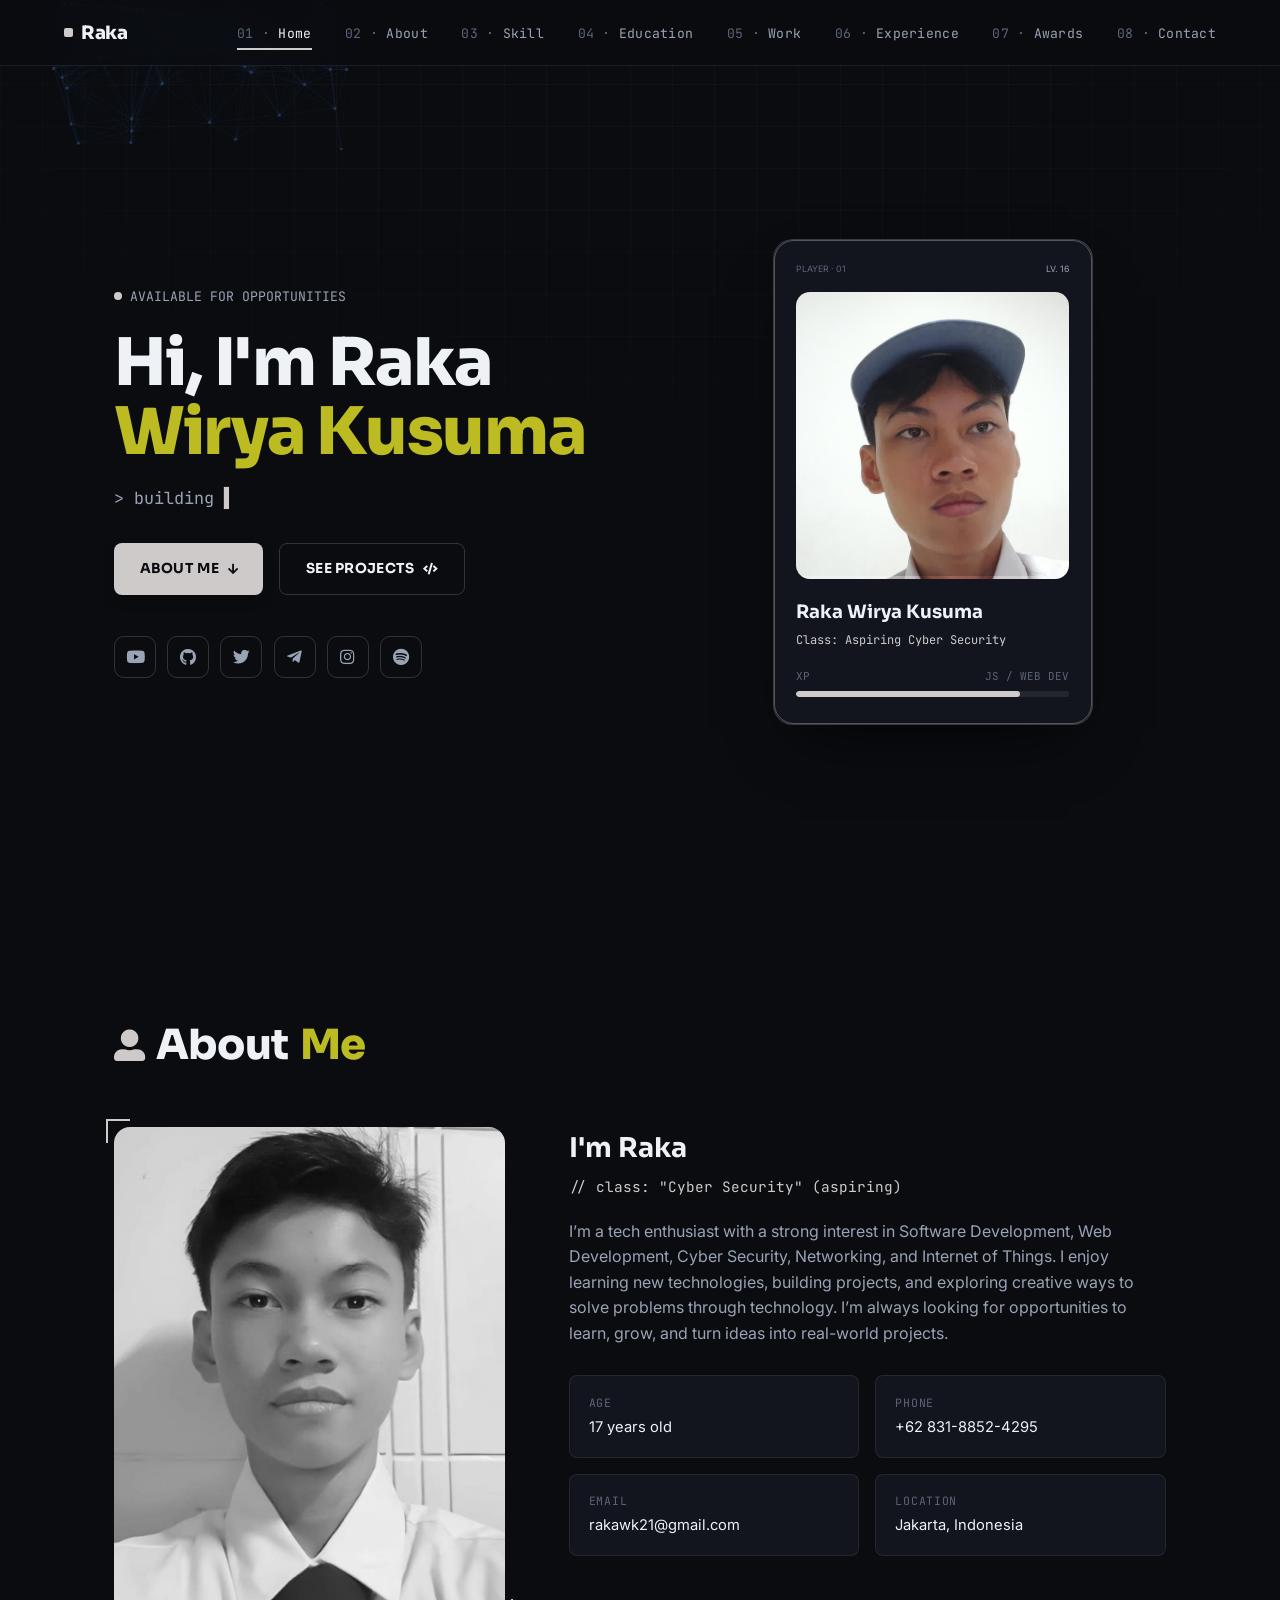
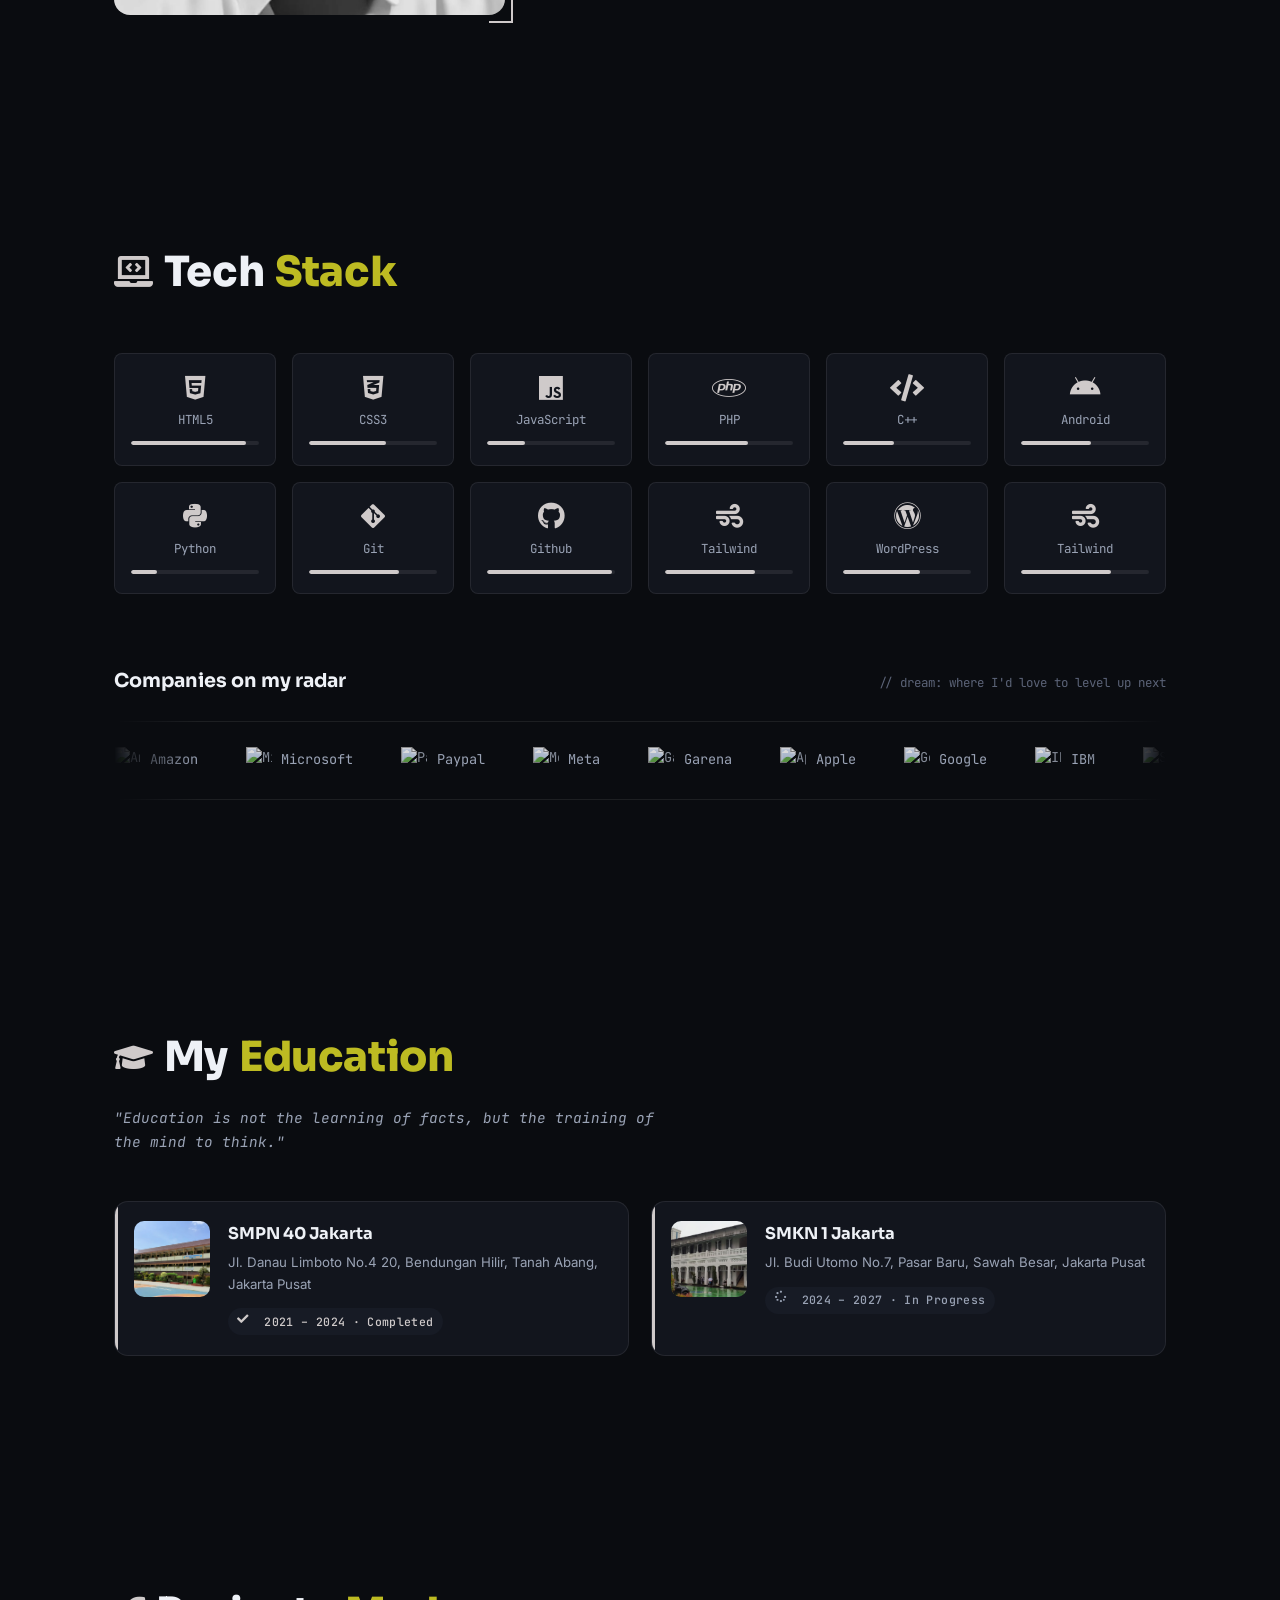
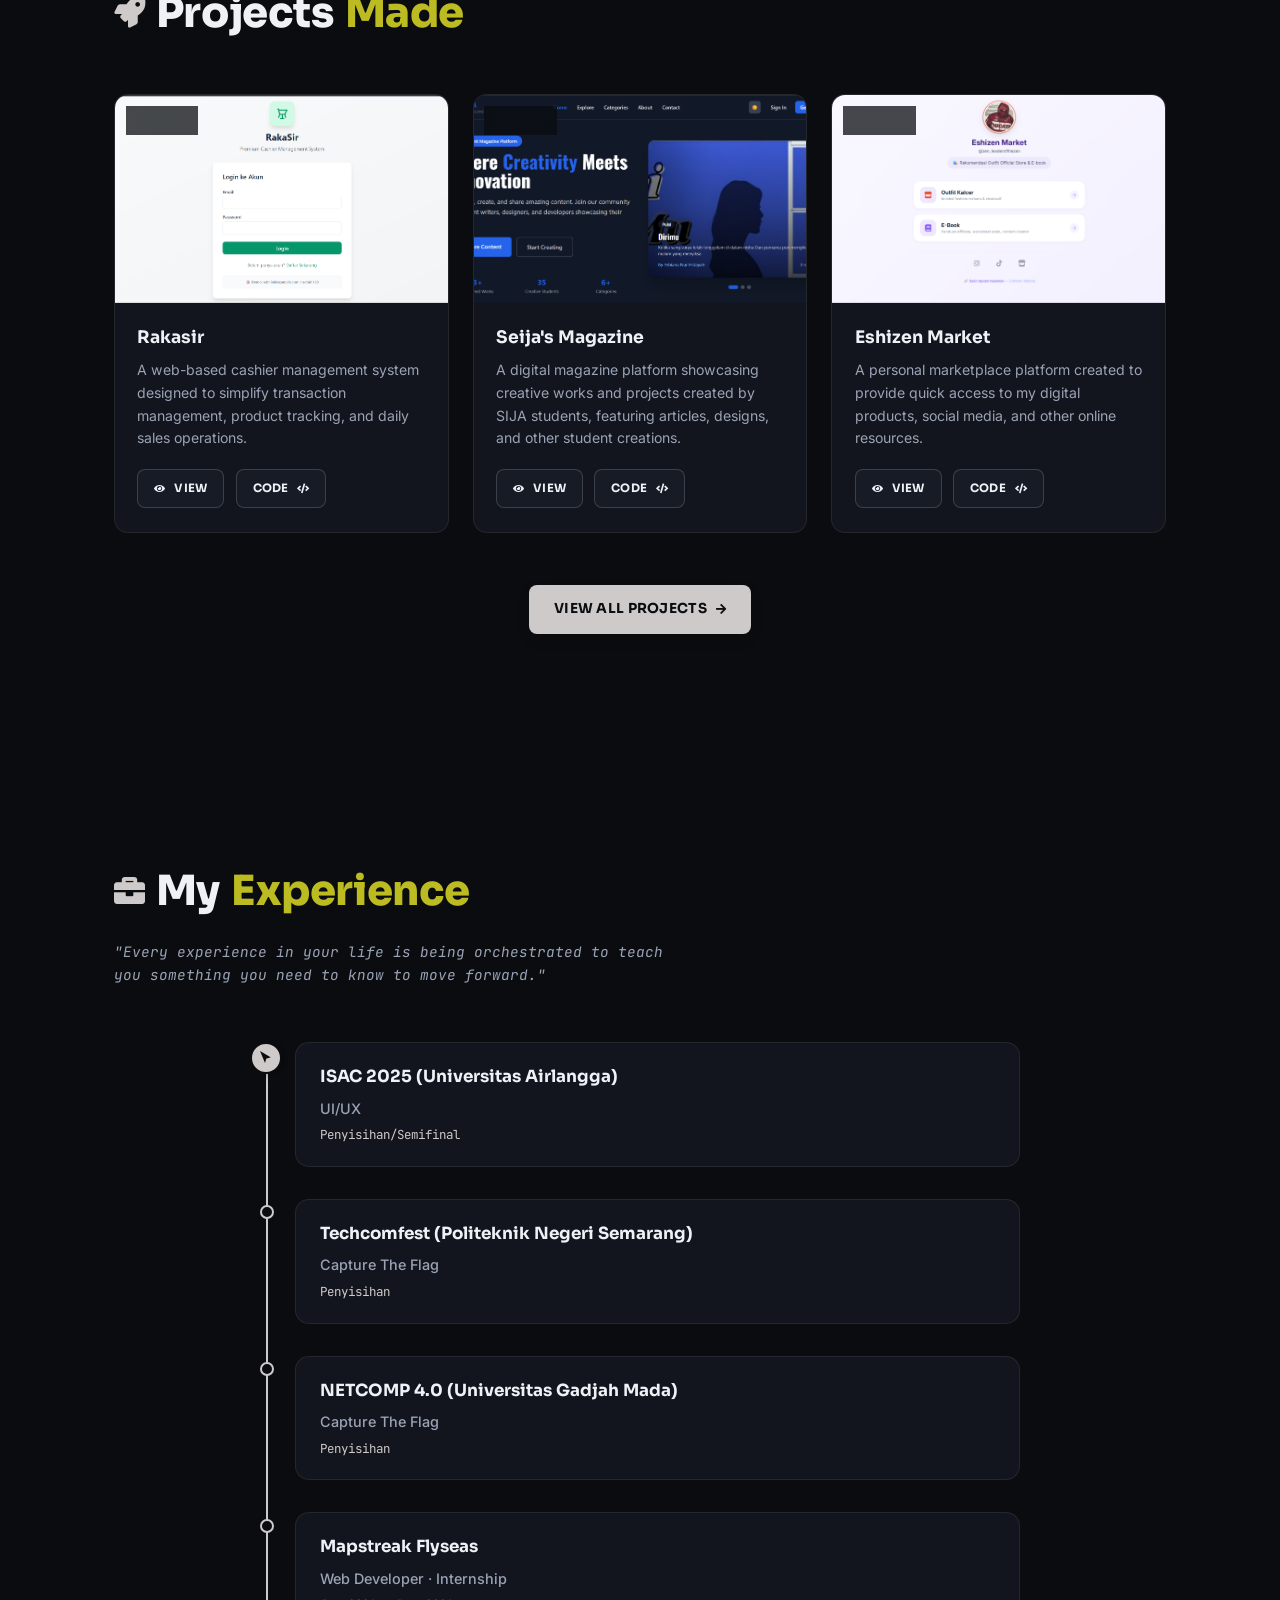
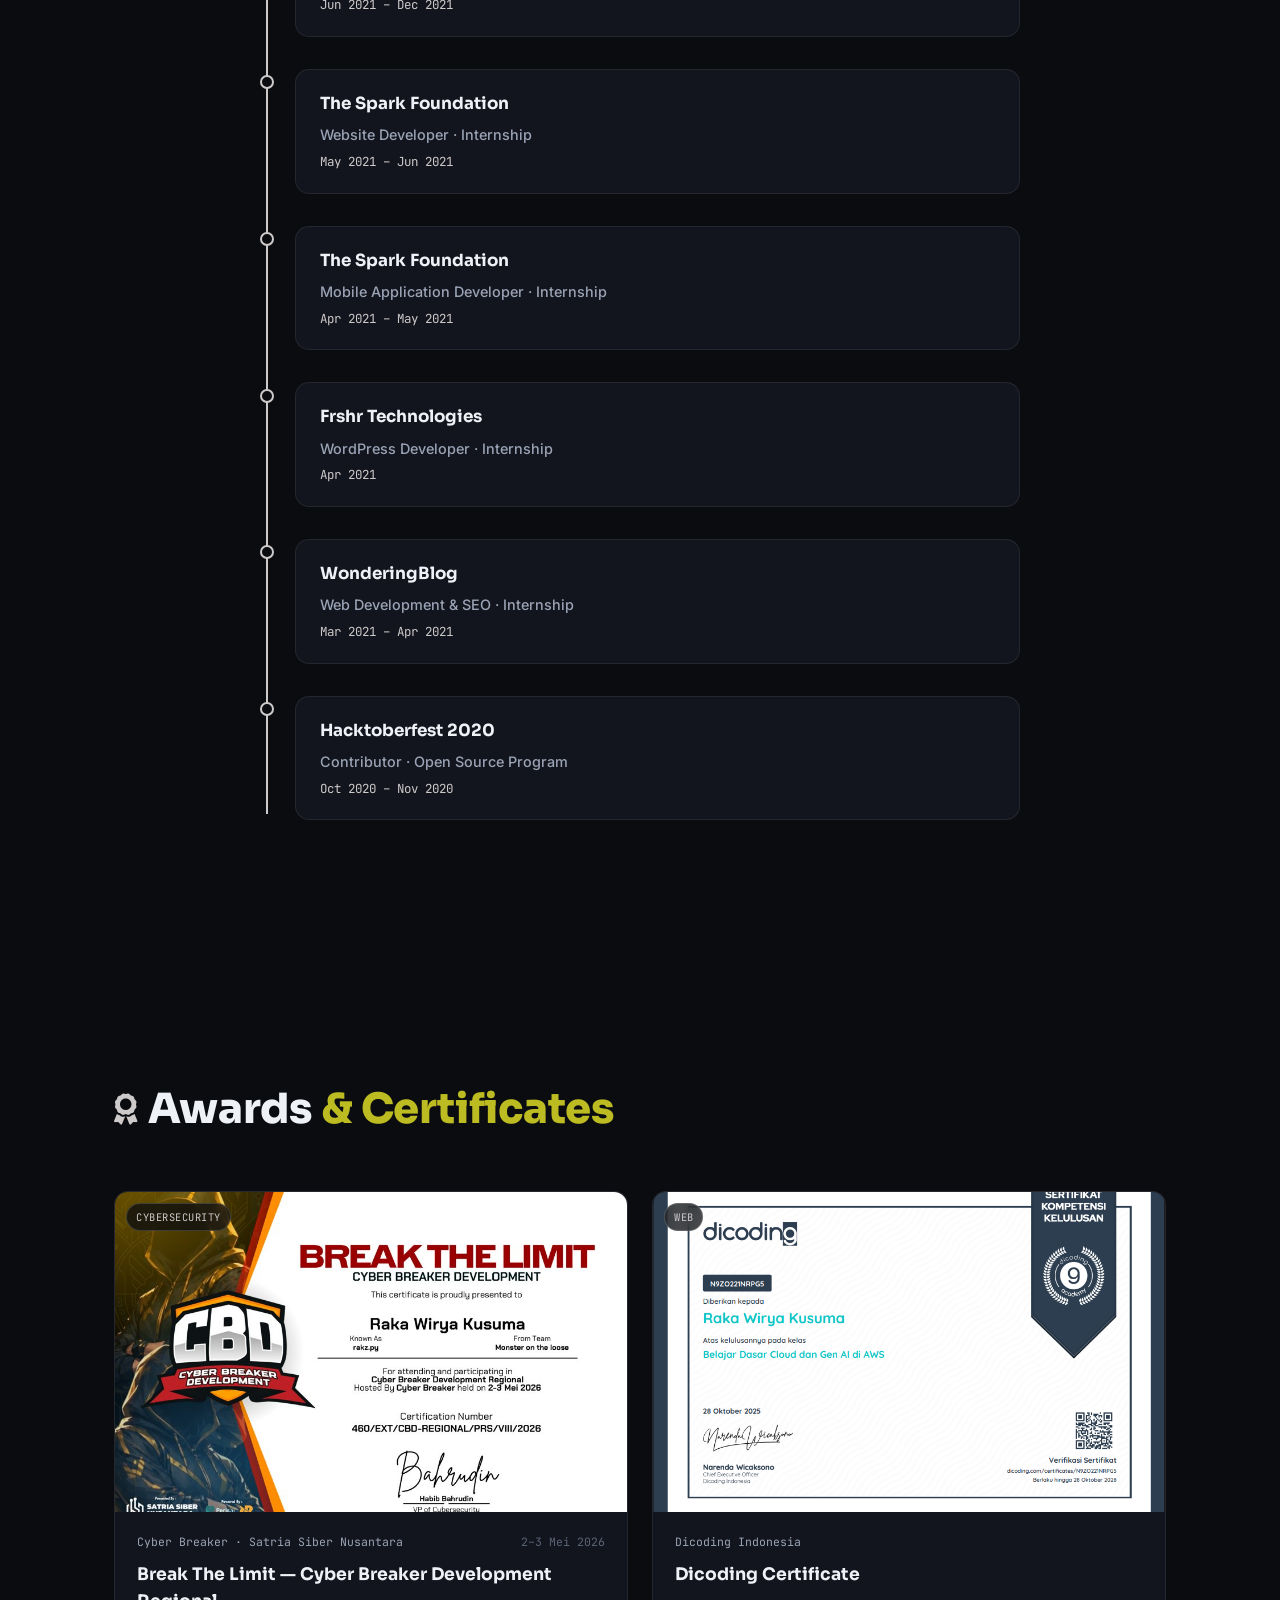
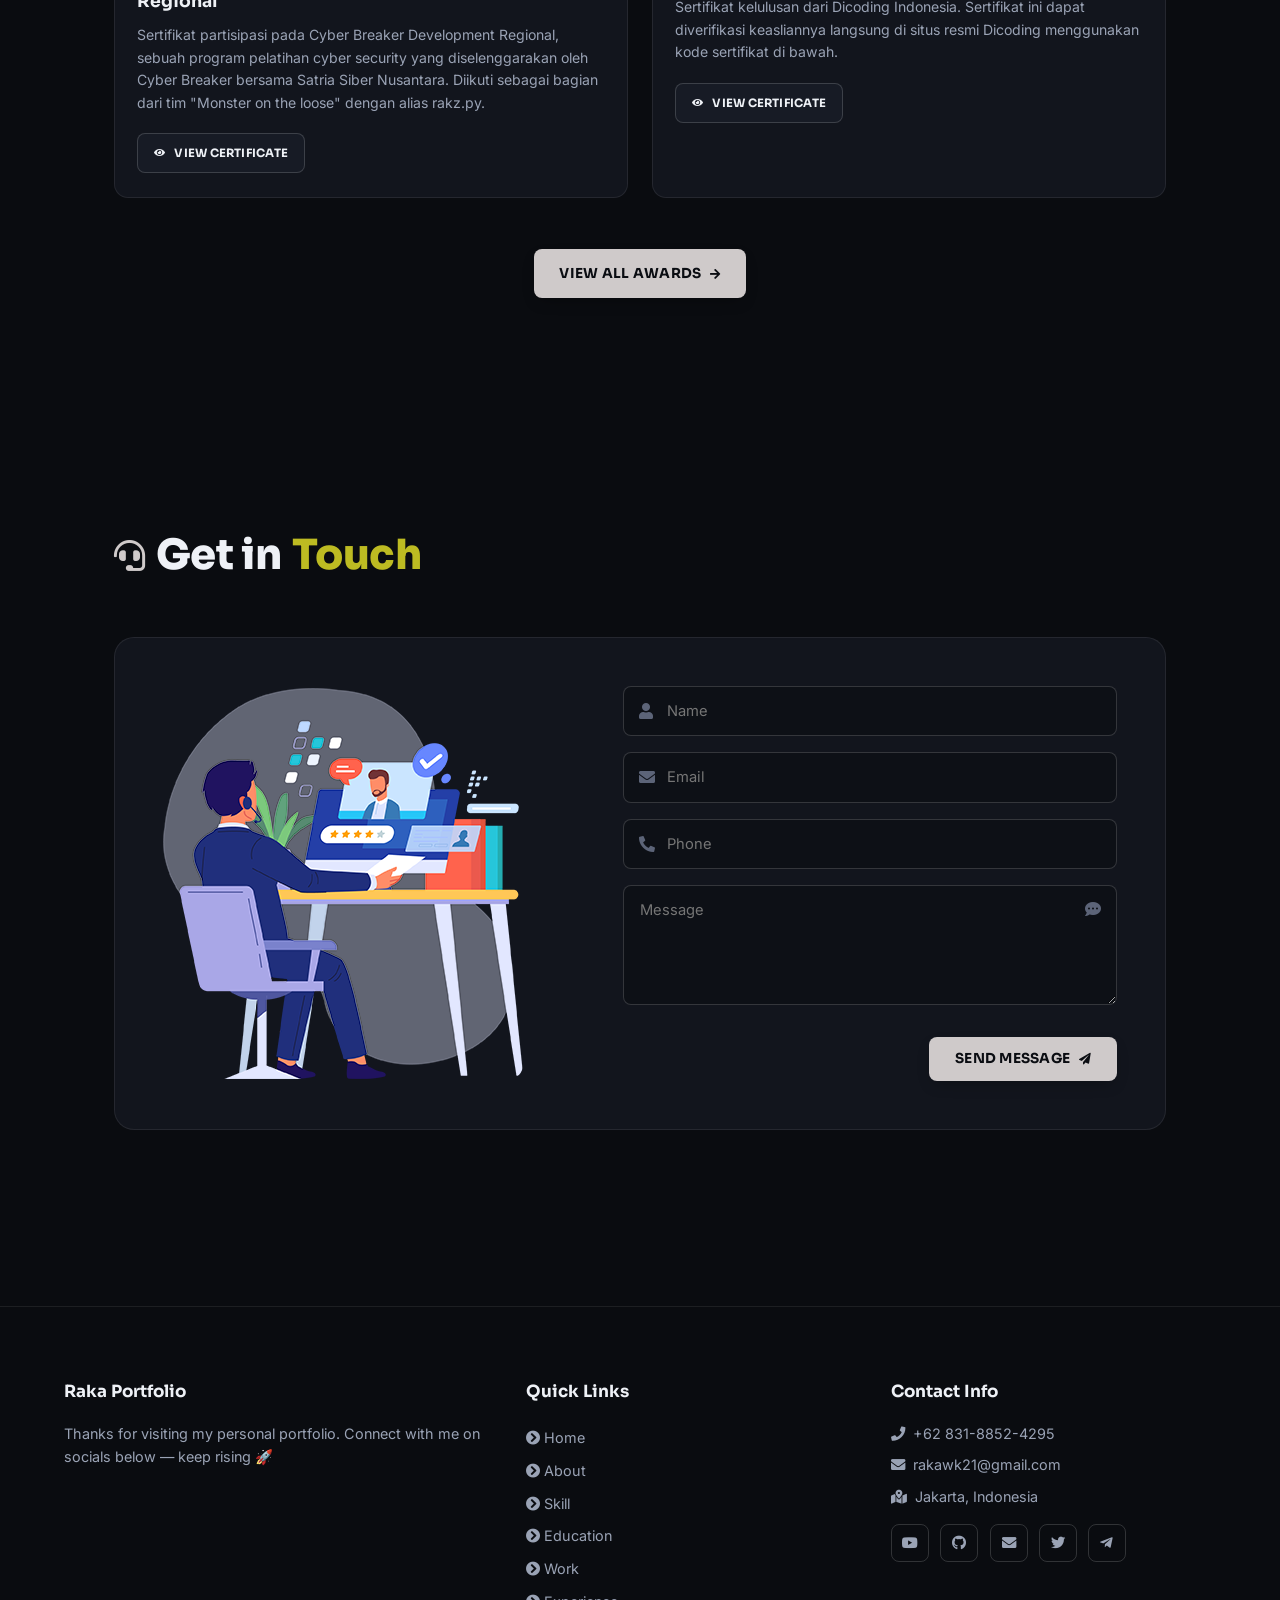
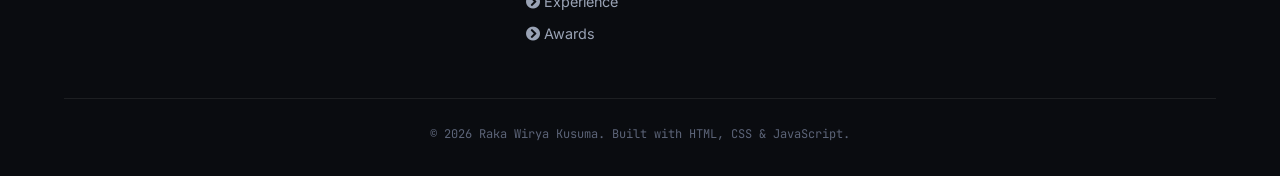
==== commit cf7dea30: "update terus" ====
--- a/index.html
+++ b/index.html
@@ -372,8 +372,8 @@
           <a href="../#skills"><i class="fas fa-chevron-circle-right"></i> Skill</a>
           <a href="../#education"><i class="fas fa-chevron-circle-right"></i> Education</a>
           <a href="../#work"><i class="fas fa-chevron-circle-right"></i> Work</a>
-          <a href="../experience"><i class="fas fa-chevron-circle-right"></i> Experience</a>
-          <a href="./awards"><i class="fas fa-chevron-circle-right"></i> Awards</a>
+          <a href="./#experience/"><i class="fas fa-chevron-circle-right"></i> Experience</a>
+          <a href="./awards/"><i class="fas fa-chevron-circle-right"></i> Awards</a>
       </div>
 
       <div class="box">
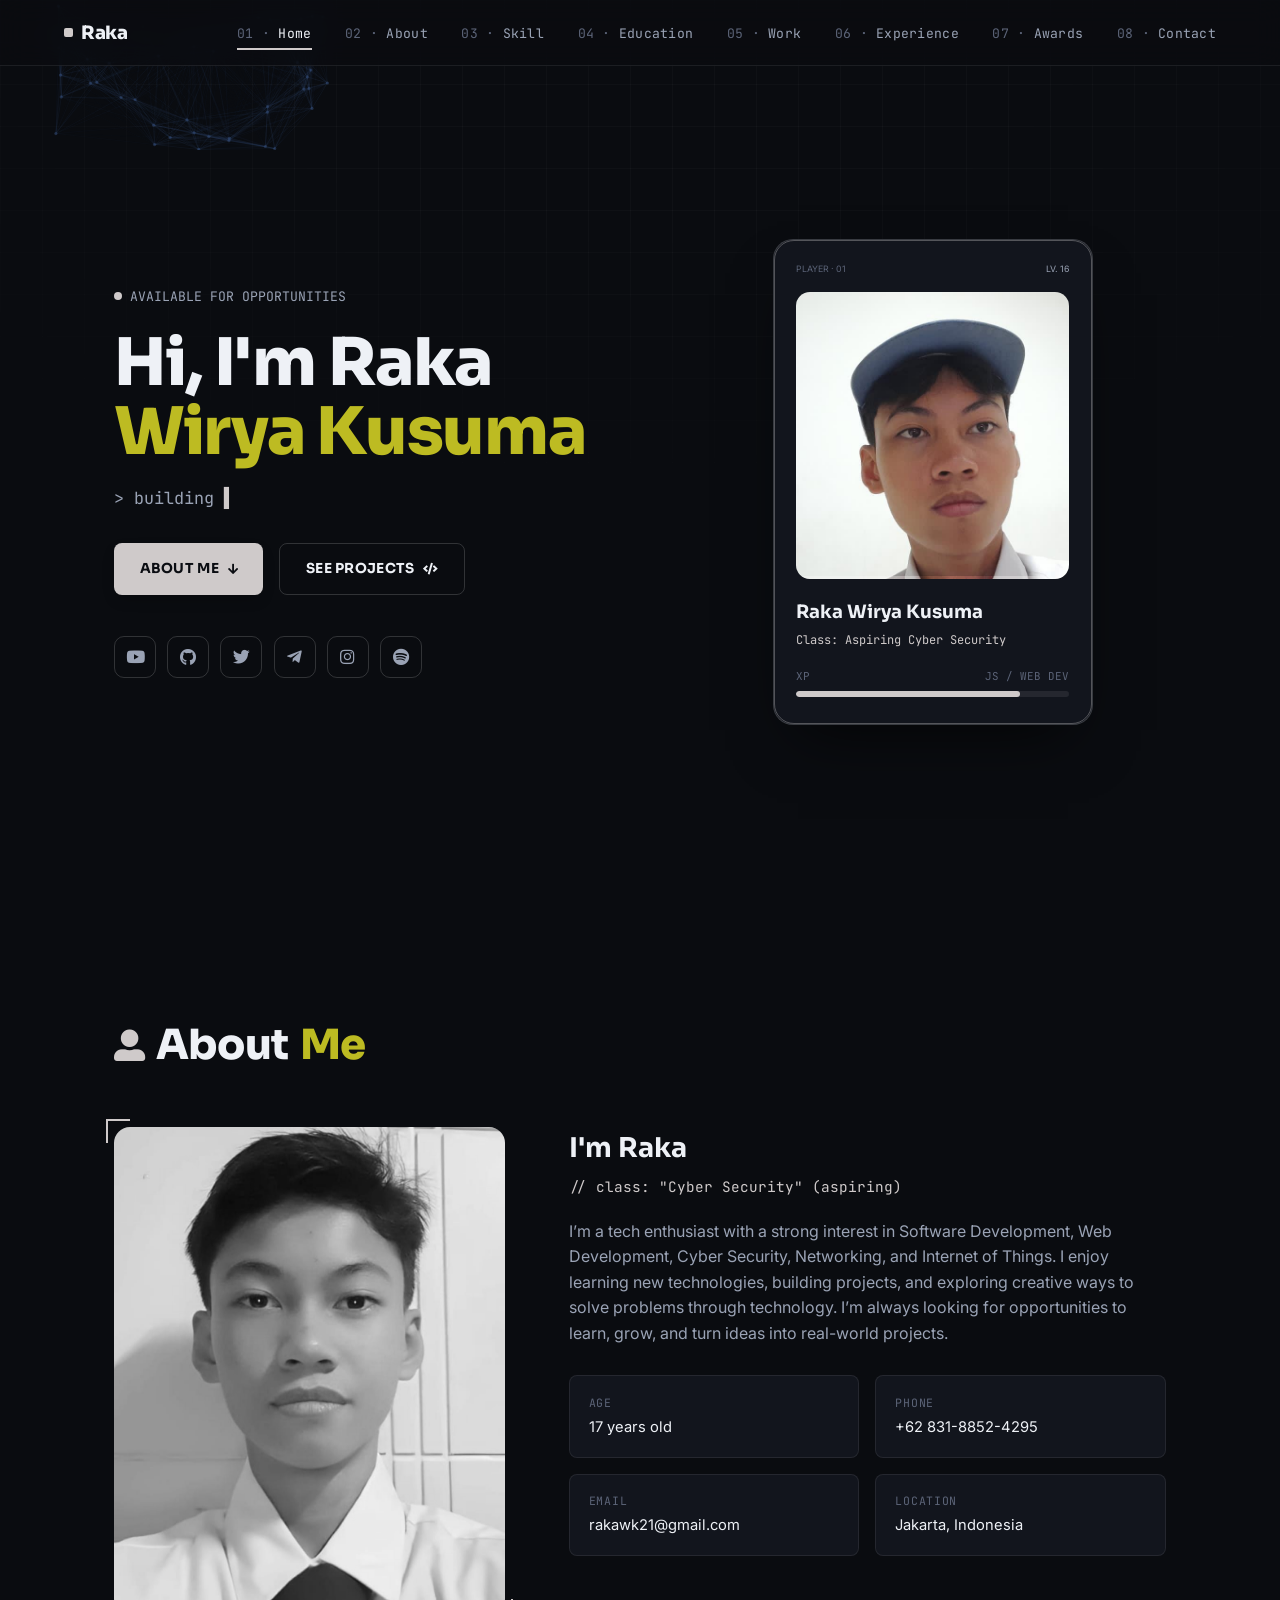
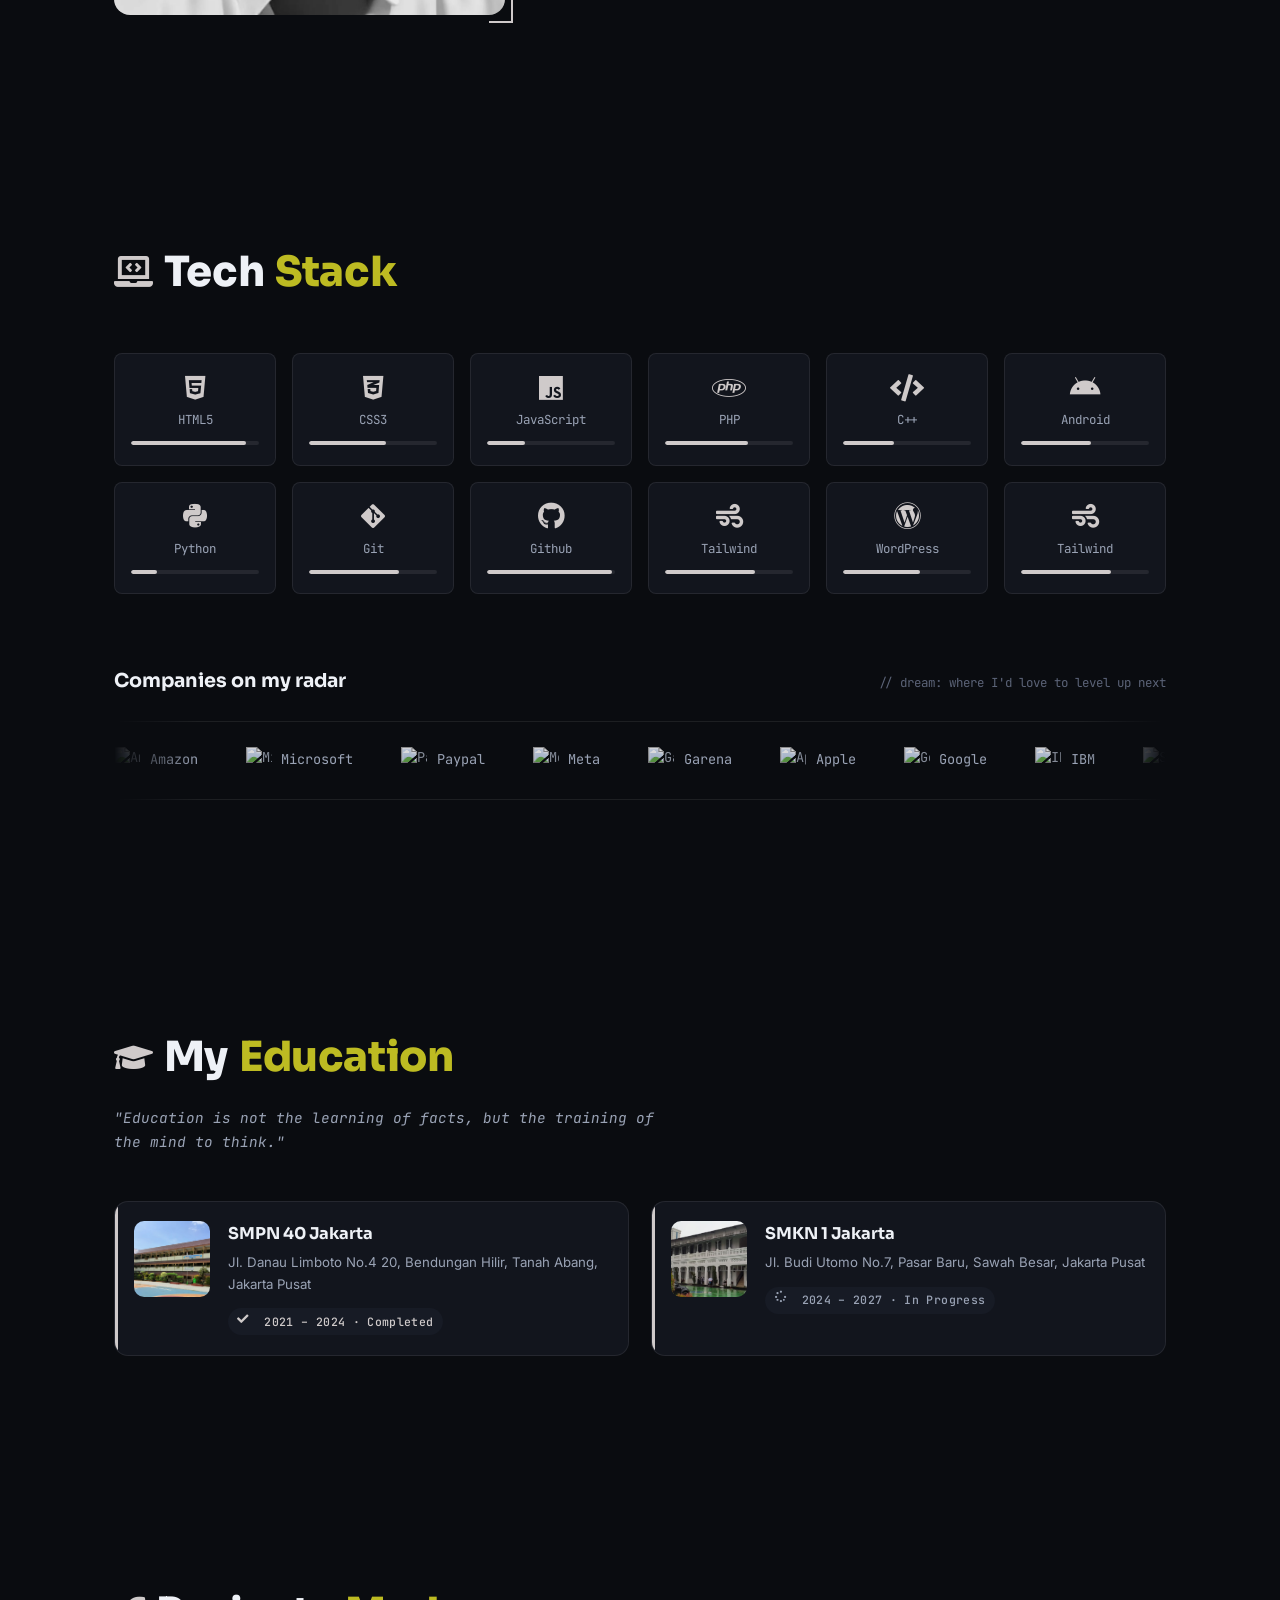
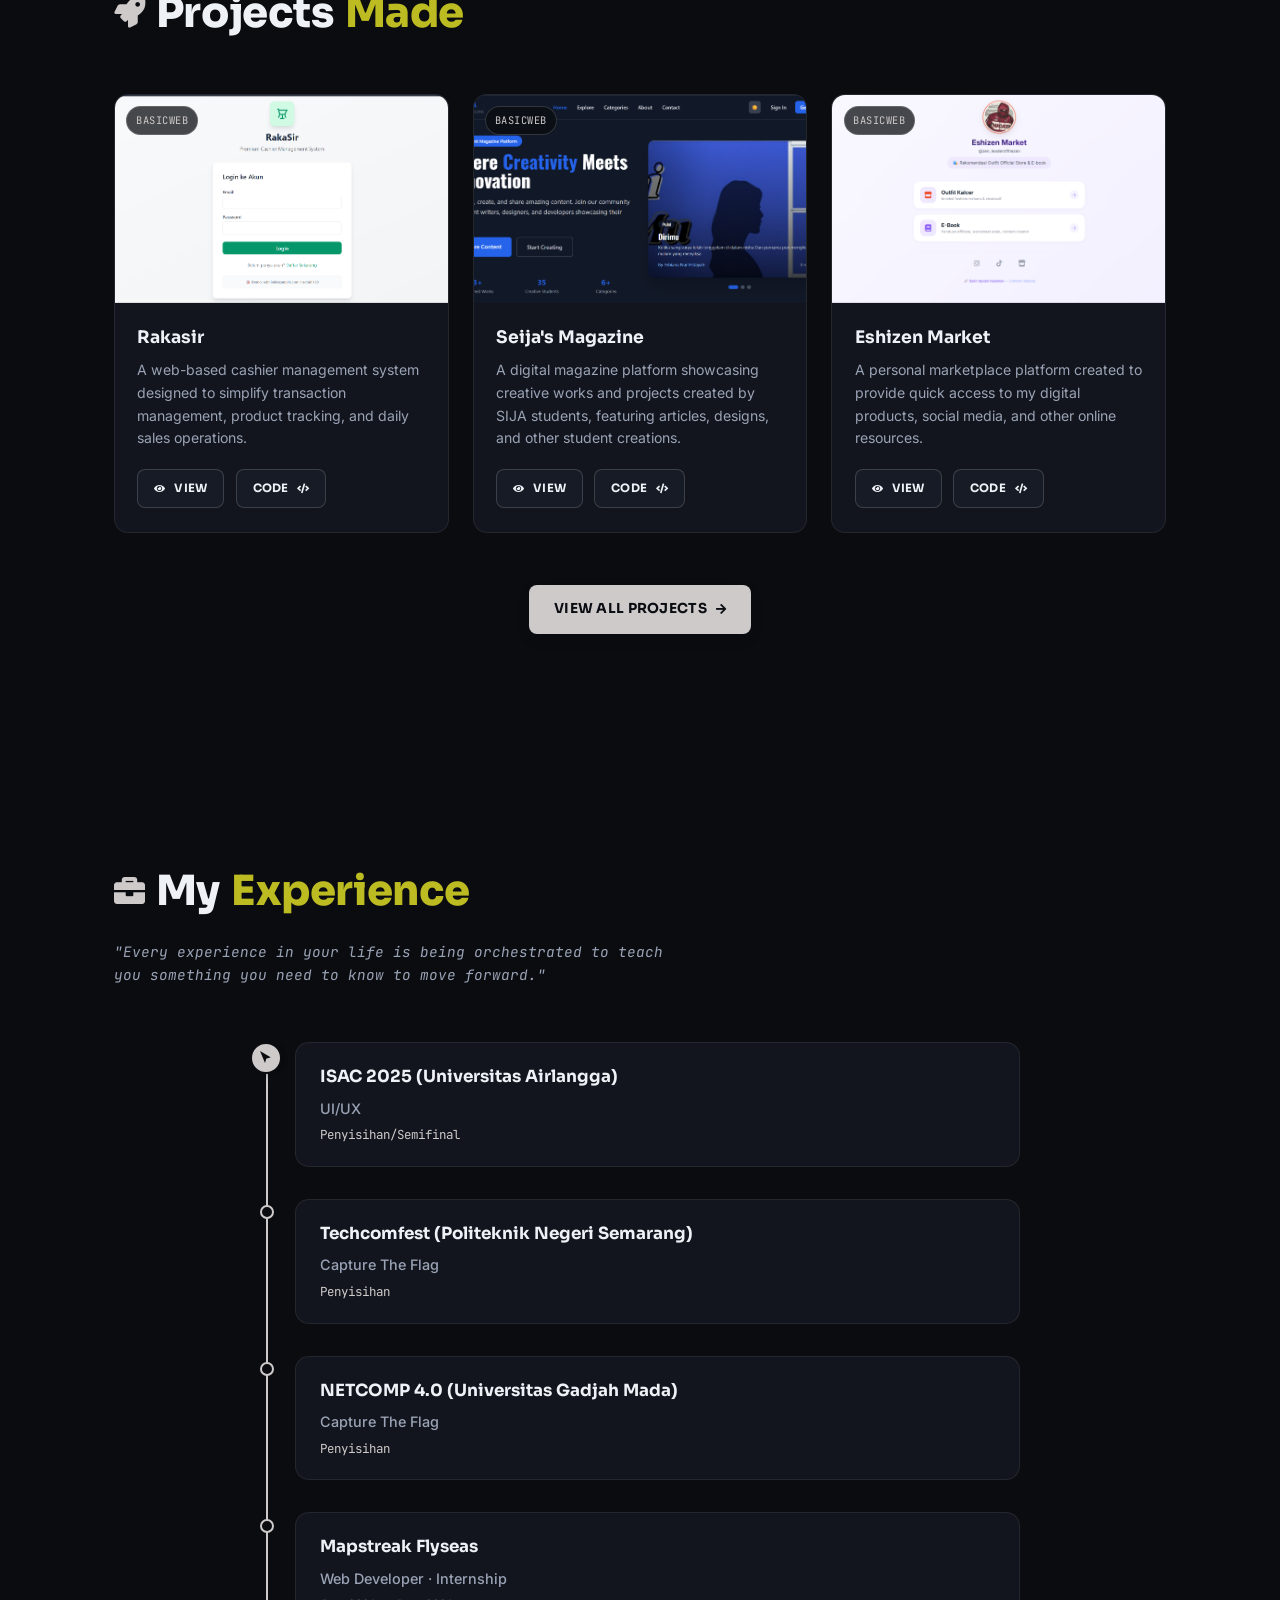
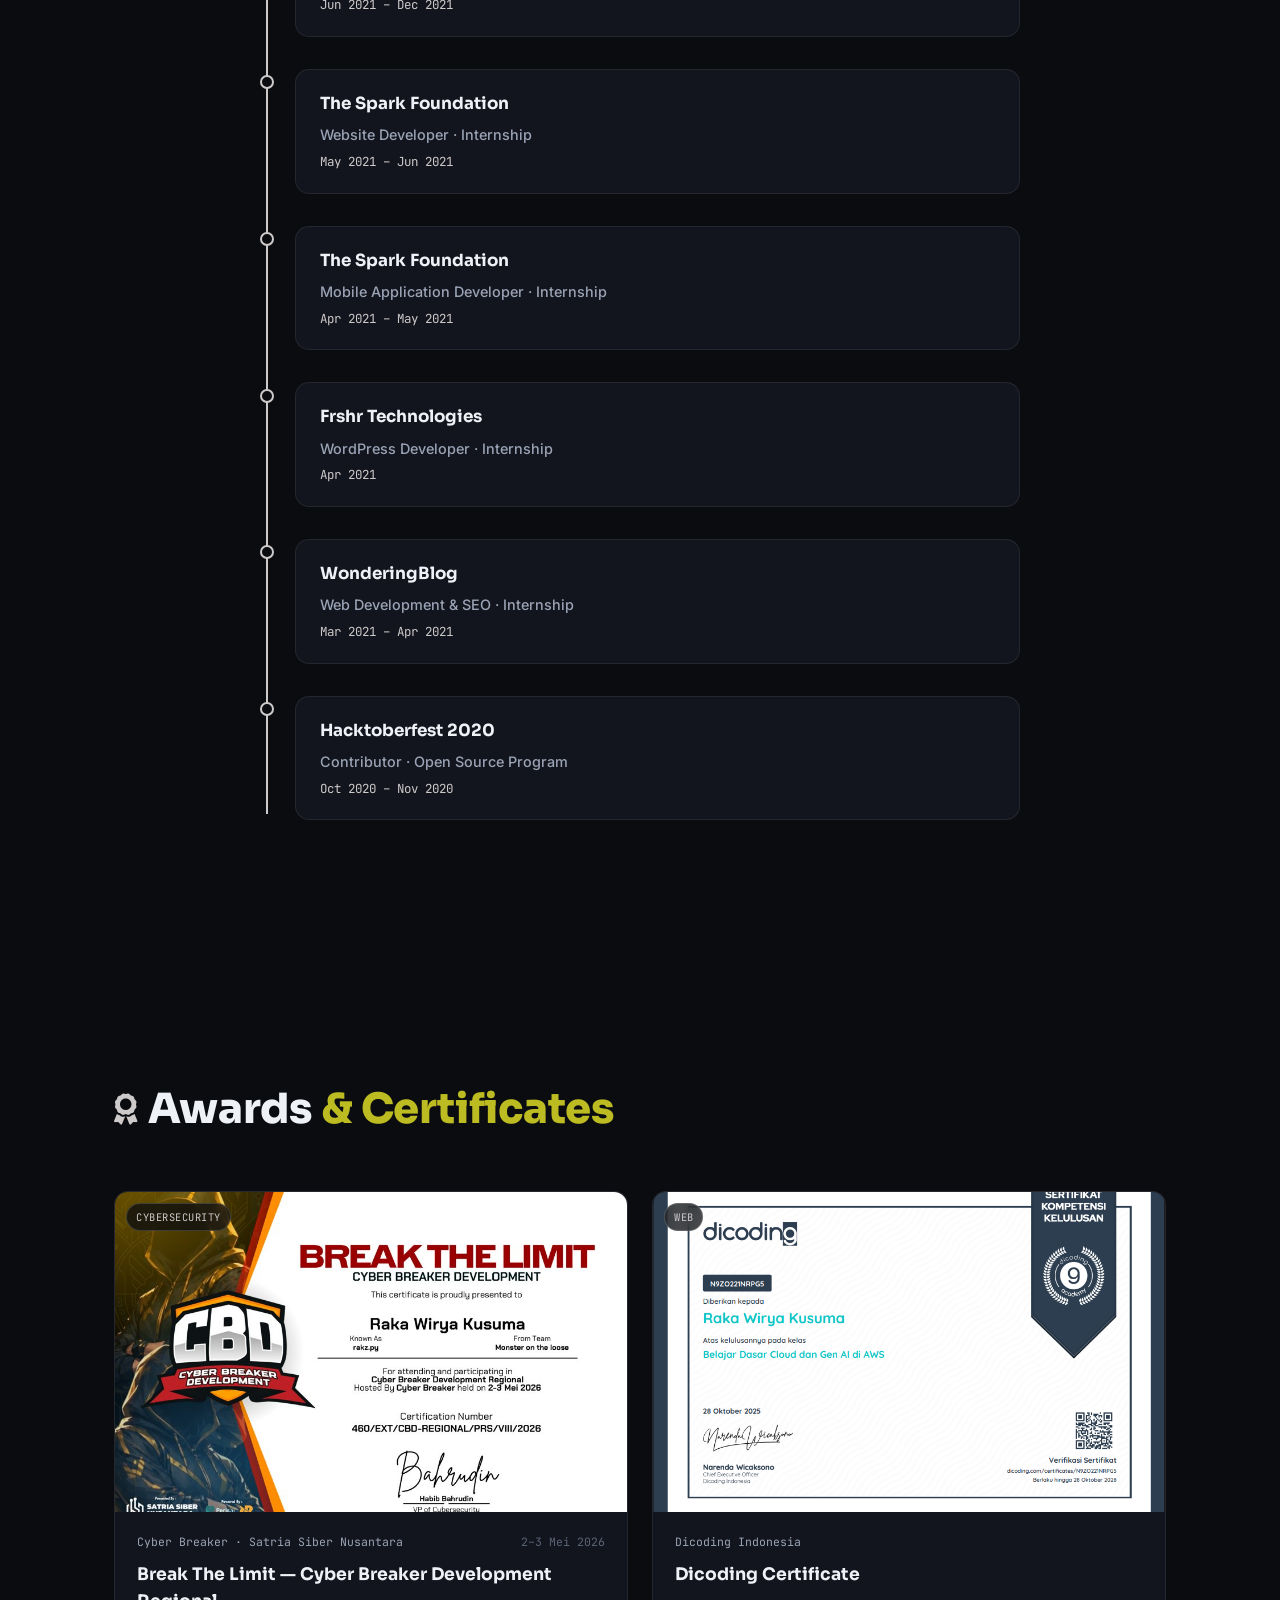
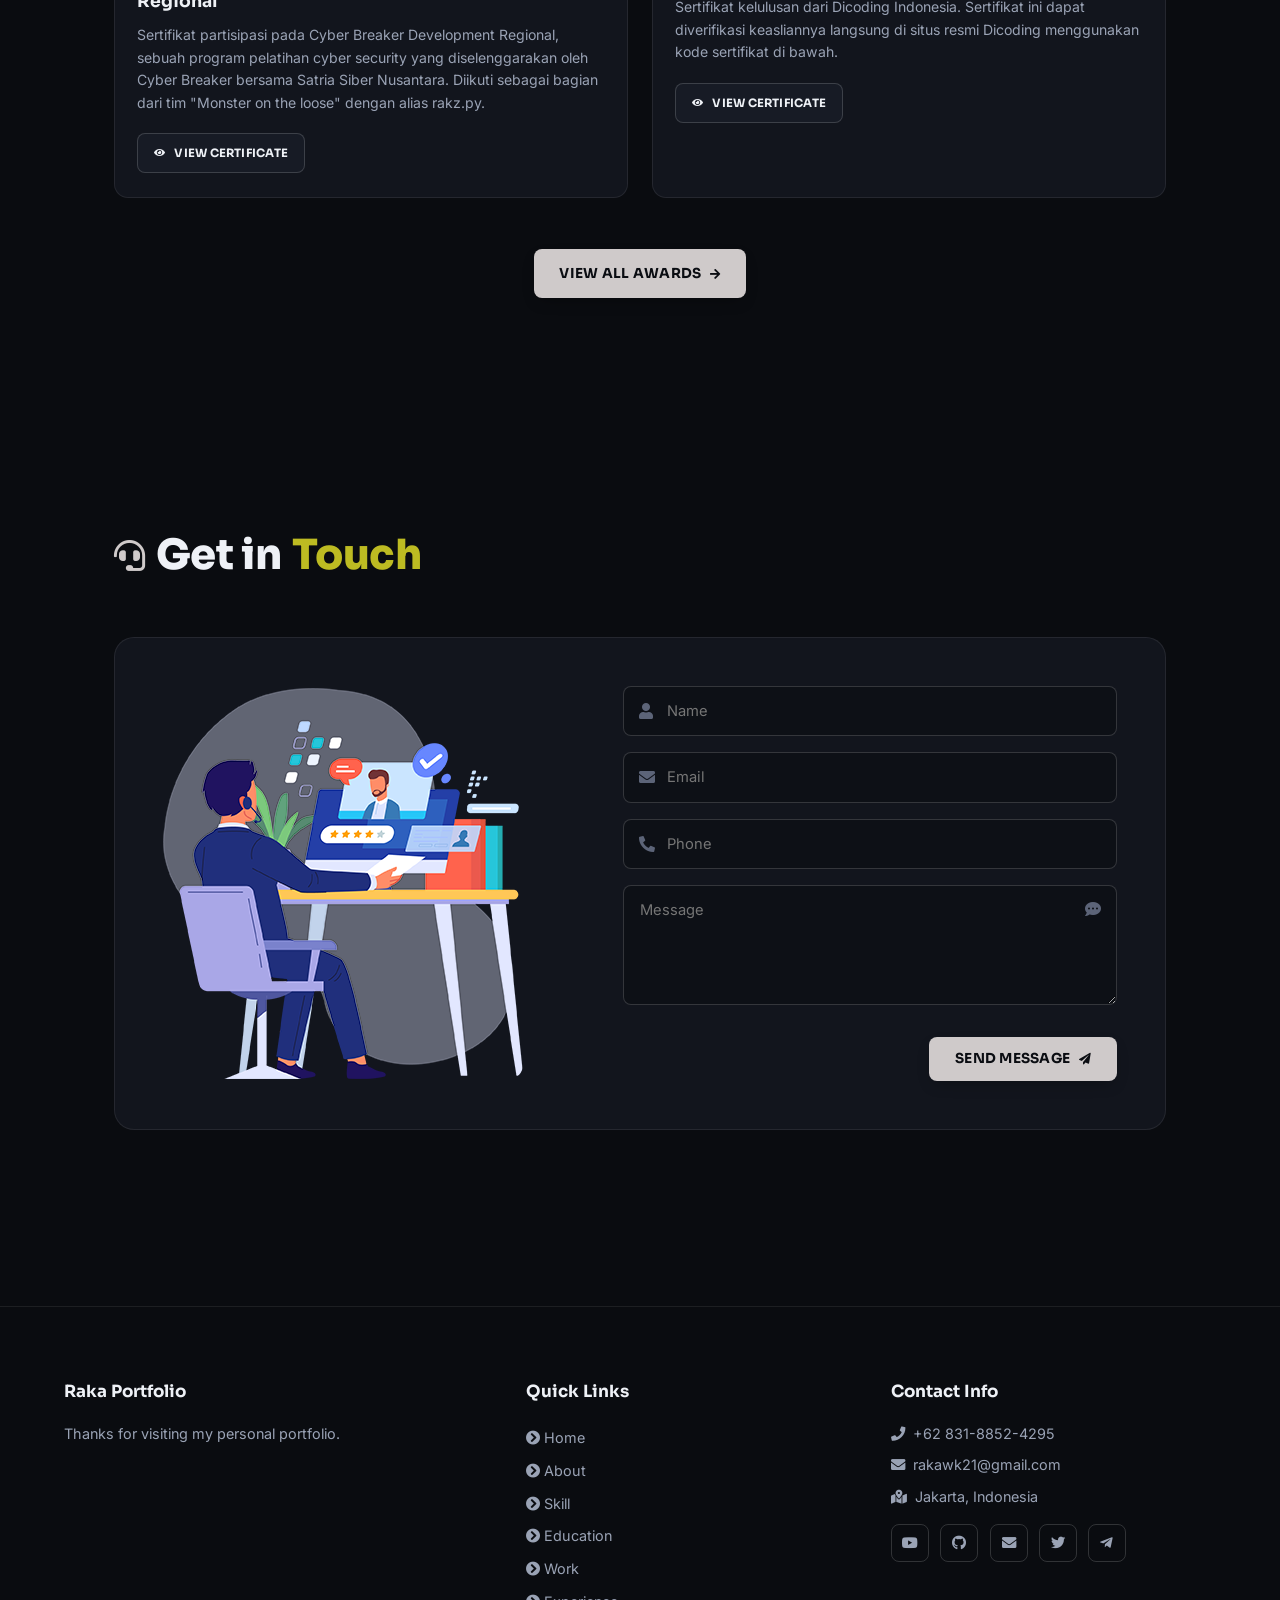
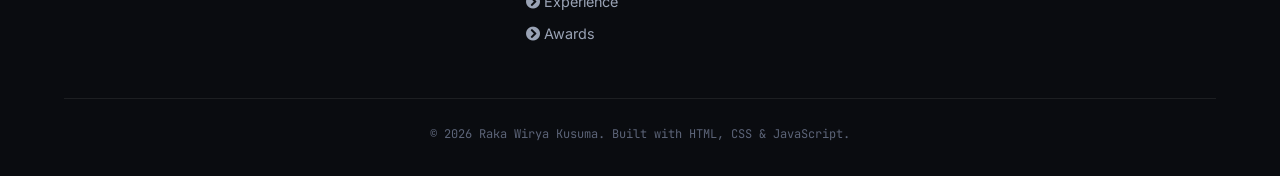
==== commit f56685bc: "update" ====
--- a/index.html
+++ b/index.html
@@ -362,7 +362,7 @@
 
       <div class="box">
           <h3>Raka Portfolio</h3>
-          <p>Thanks for visiting my personal portfolio. Connect with me on socials below — keep rising 🚀</p>
+          <p>Thanks for visiting my personal portfolio. </p>
       </div>
 
       <div class="box">
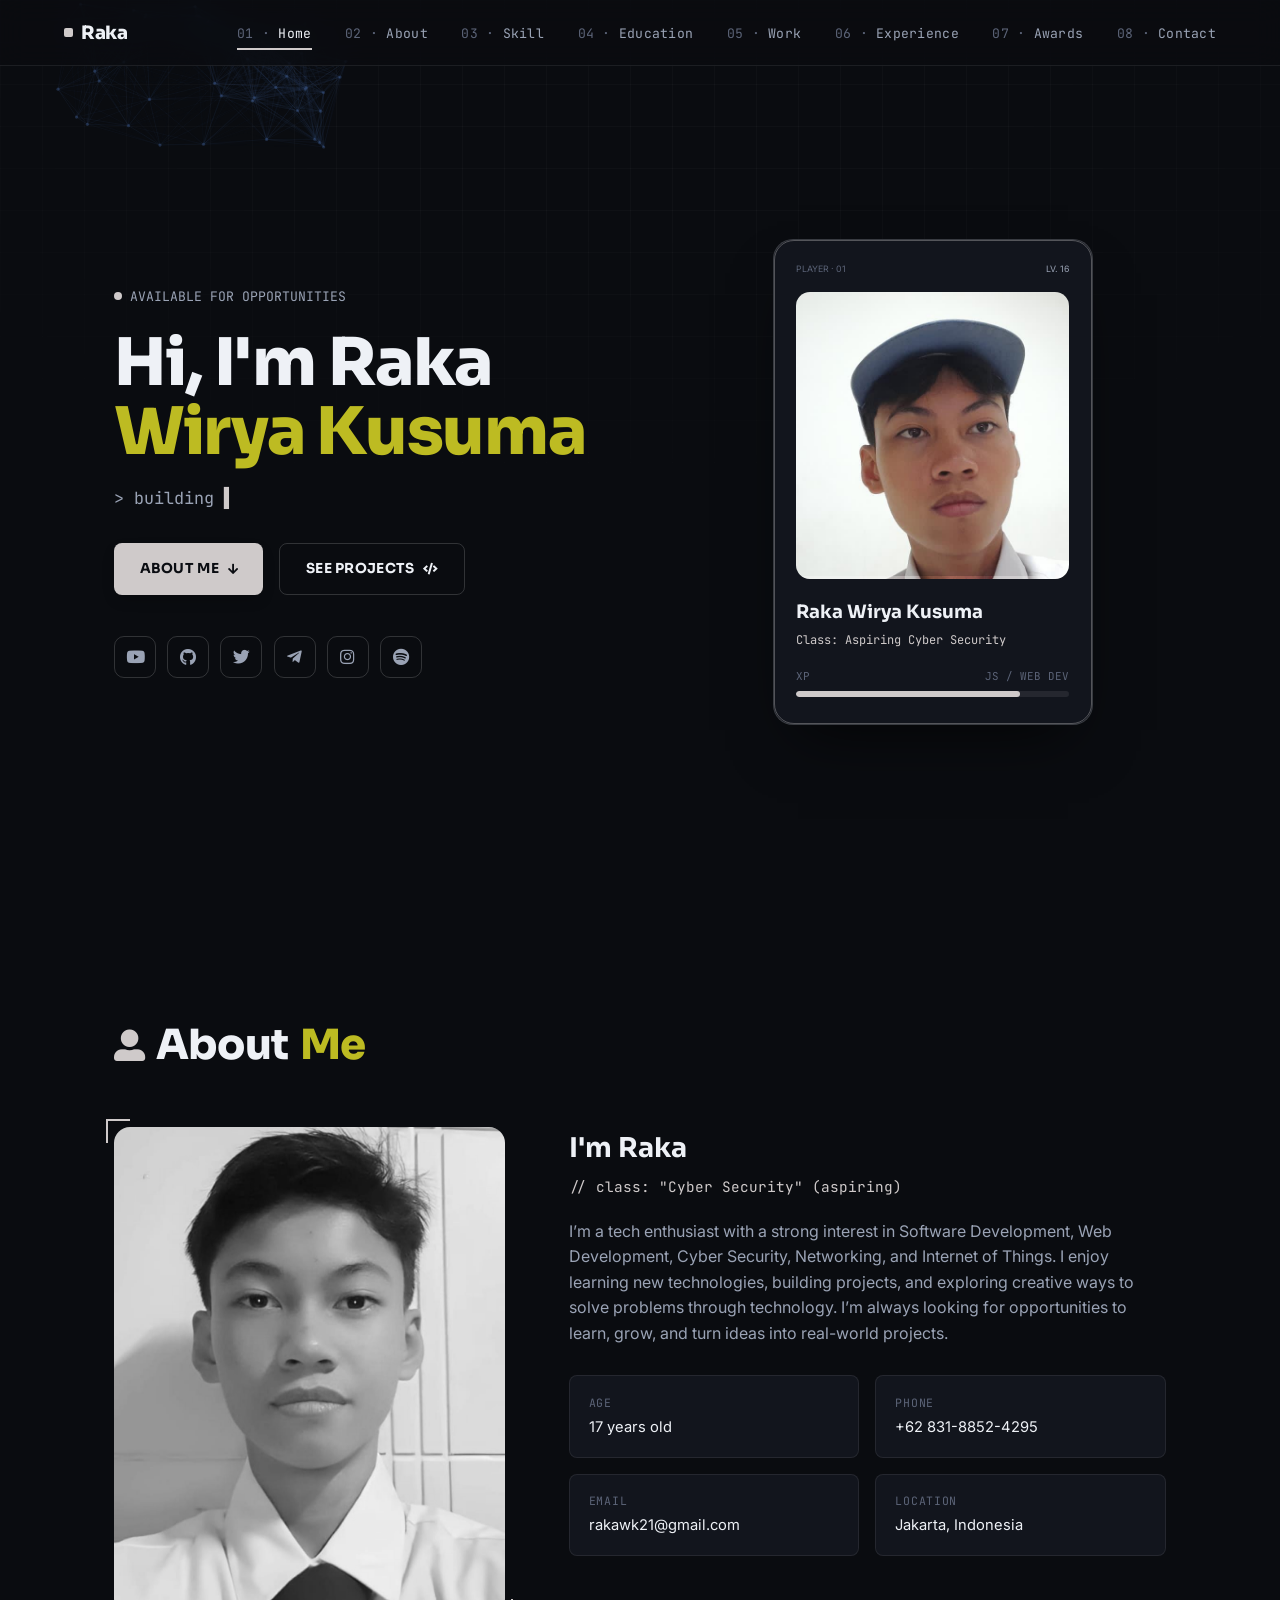
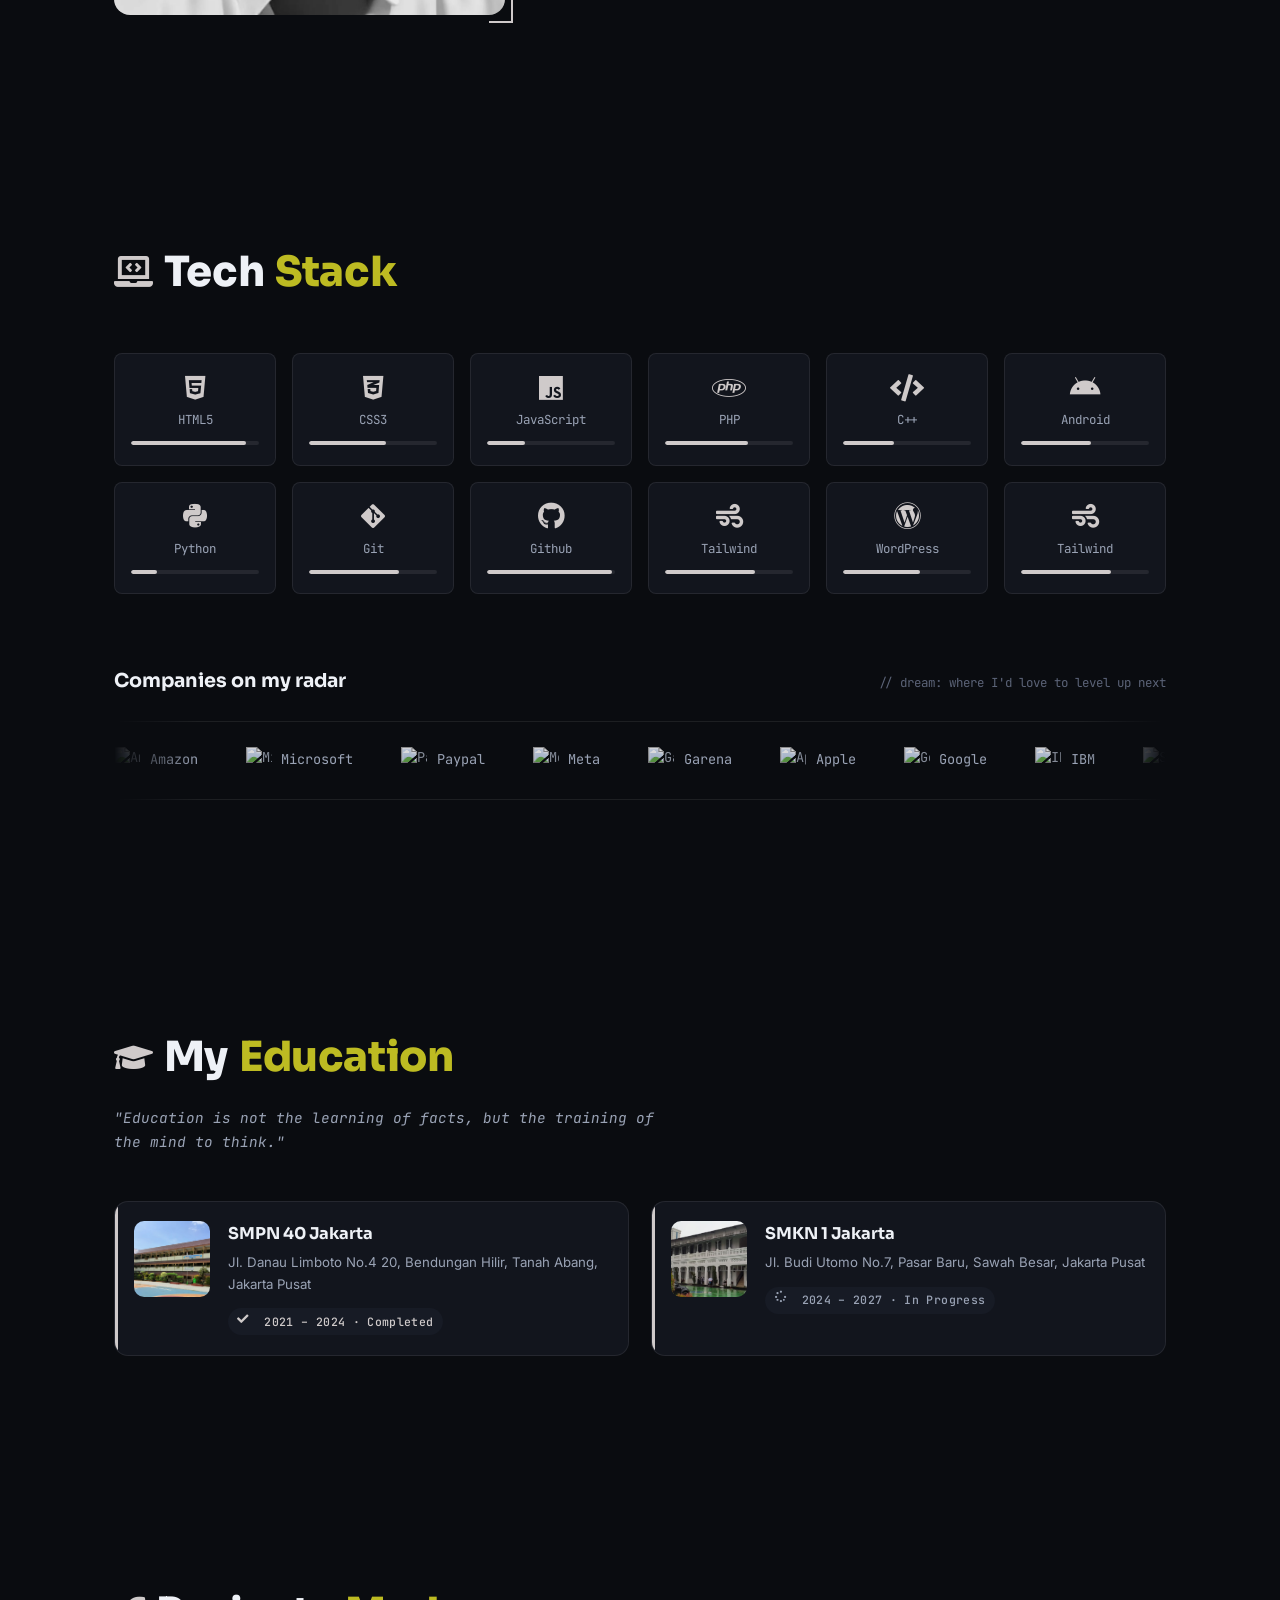
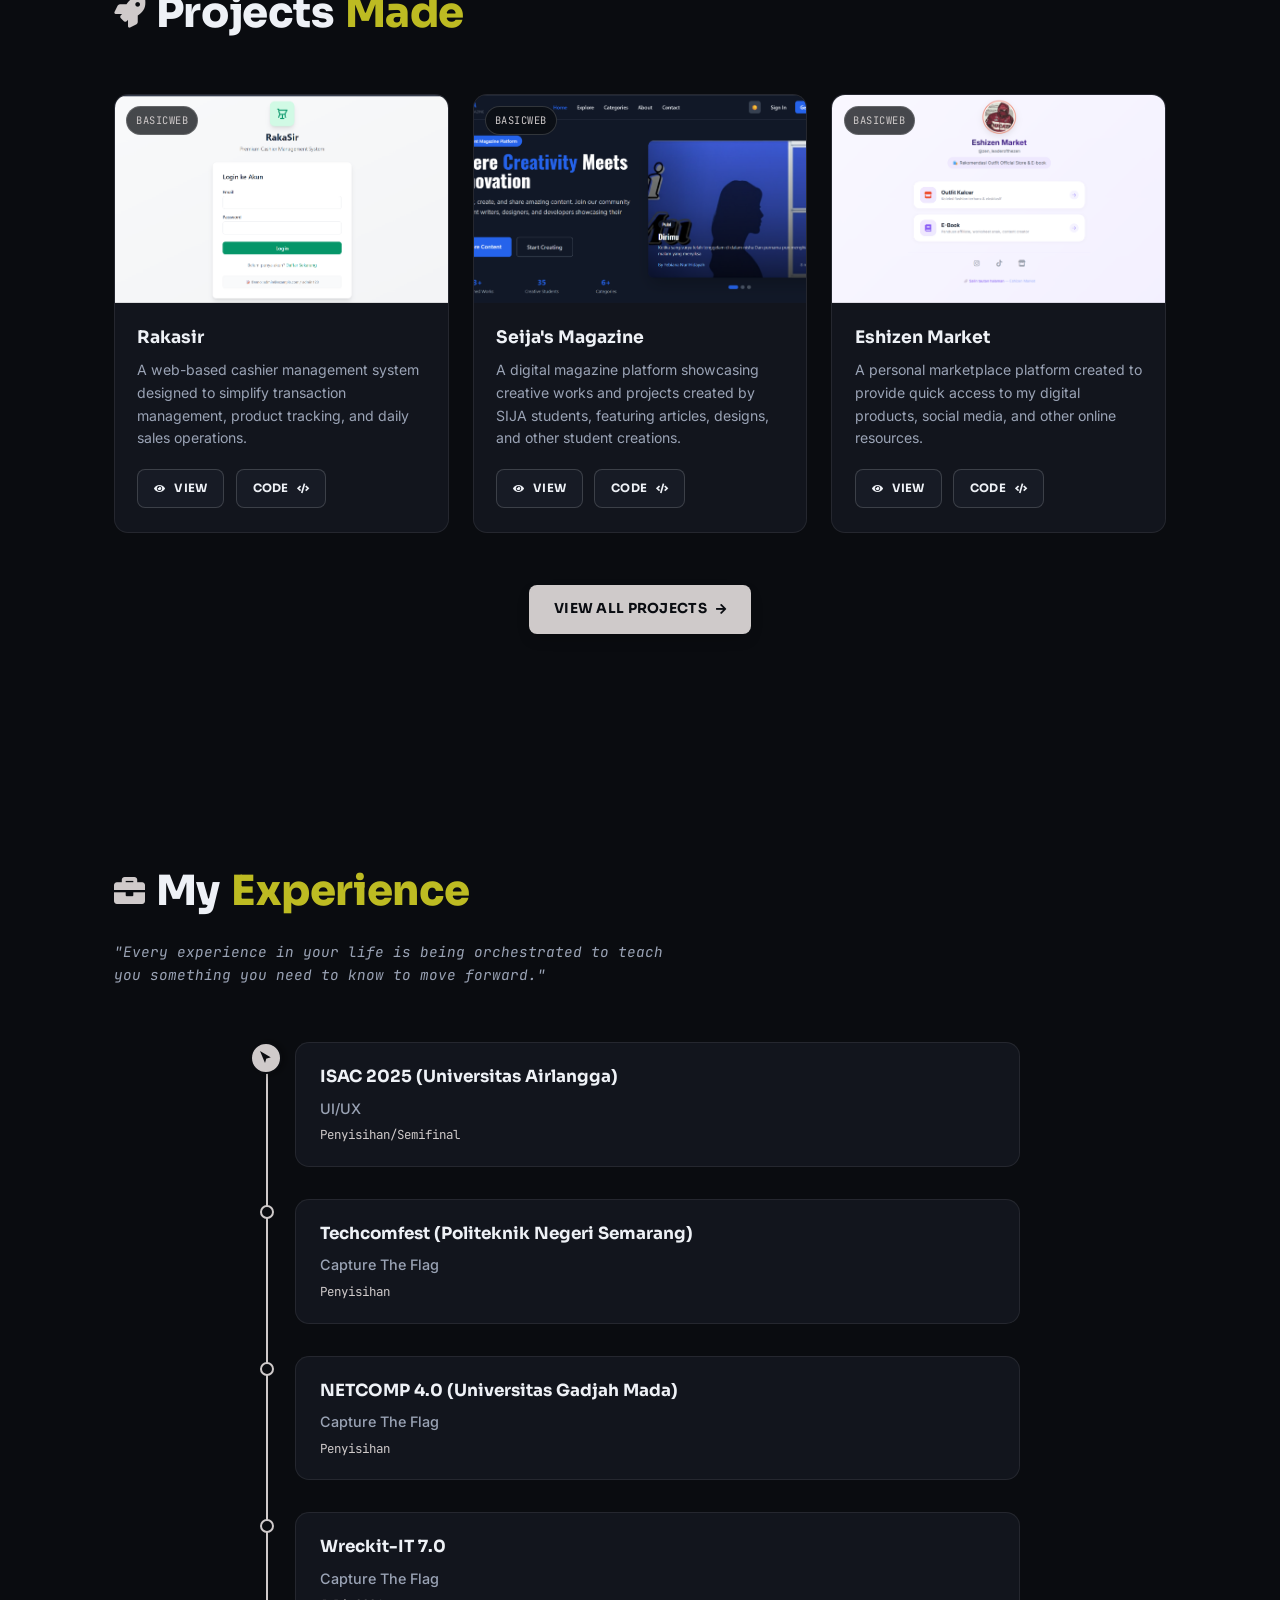
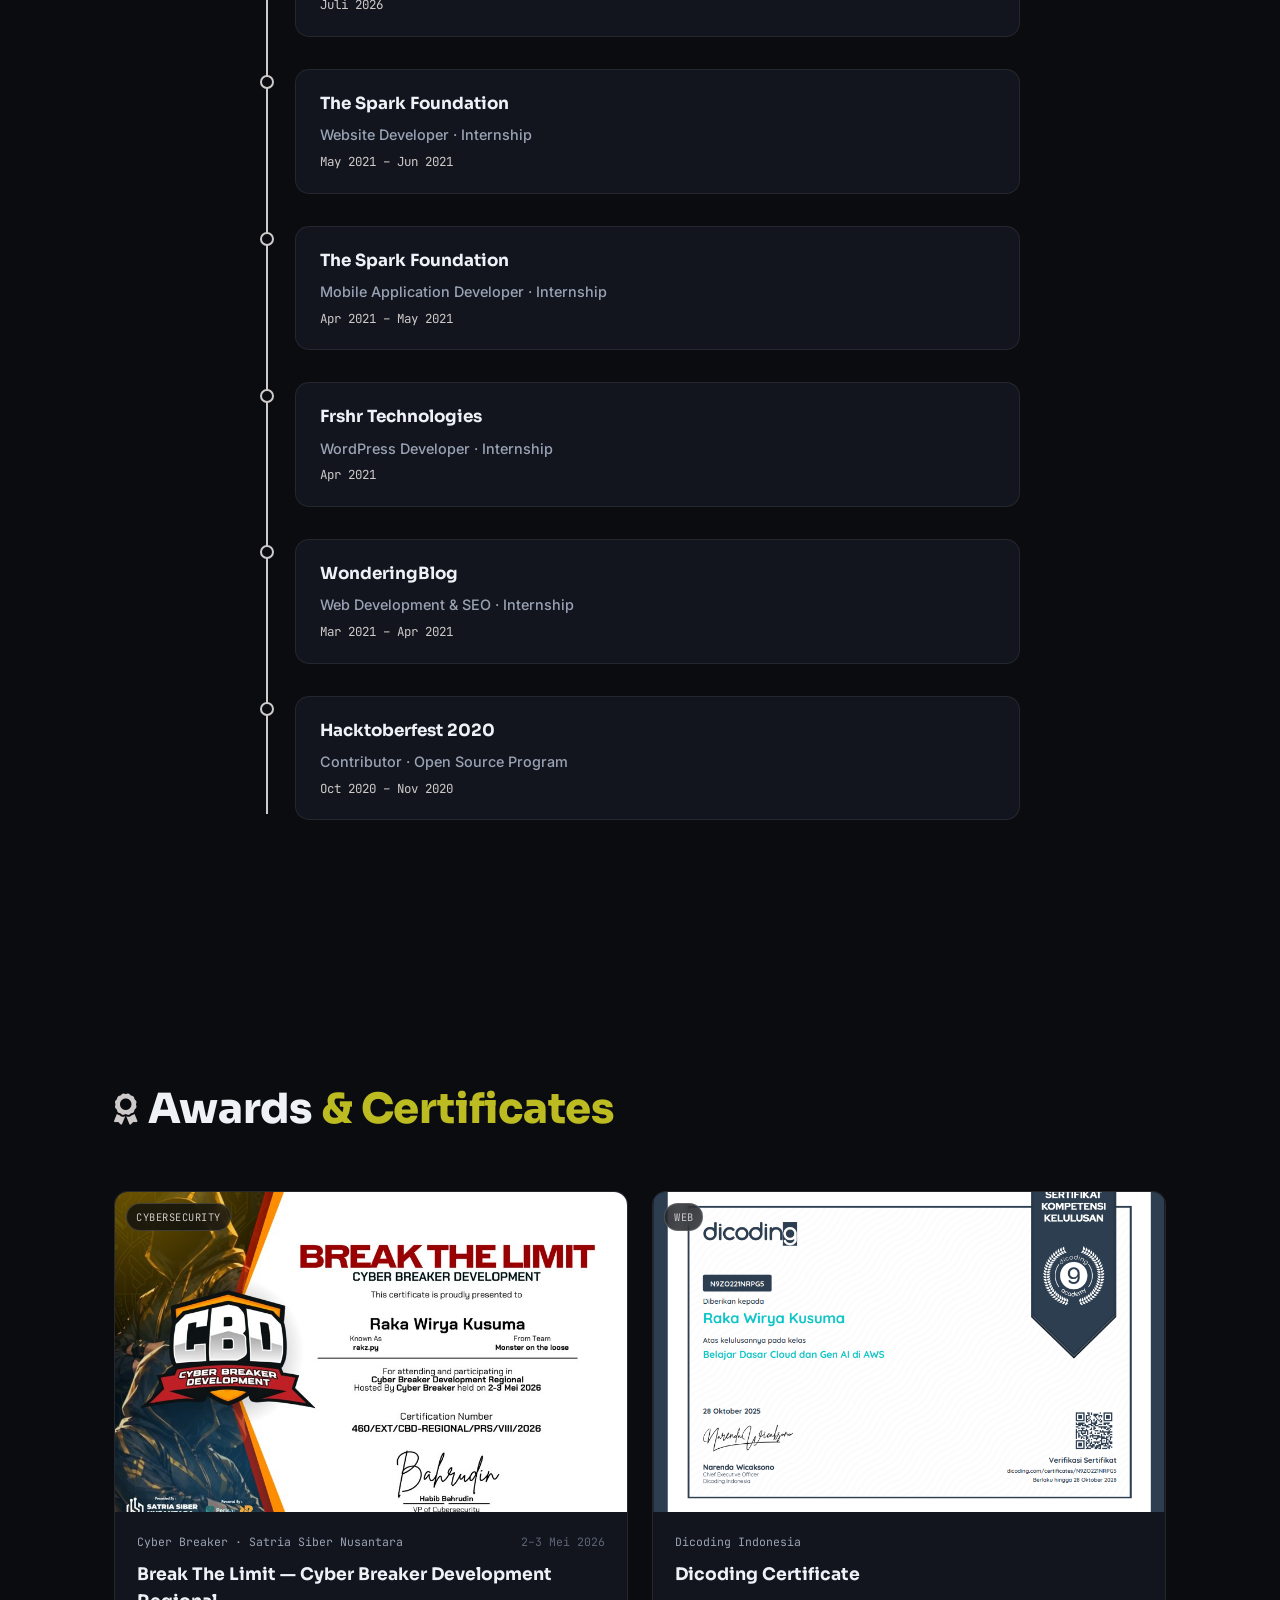
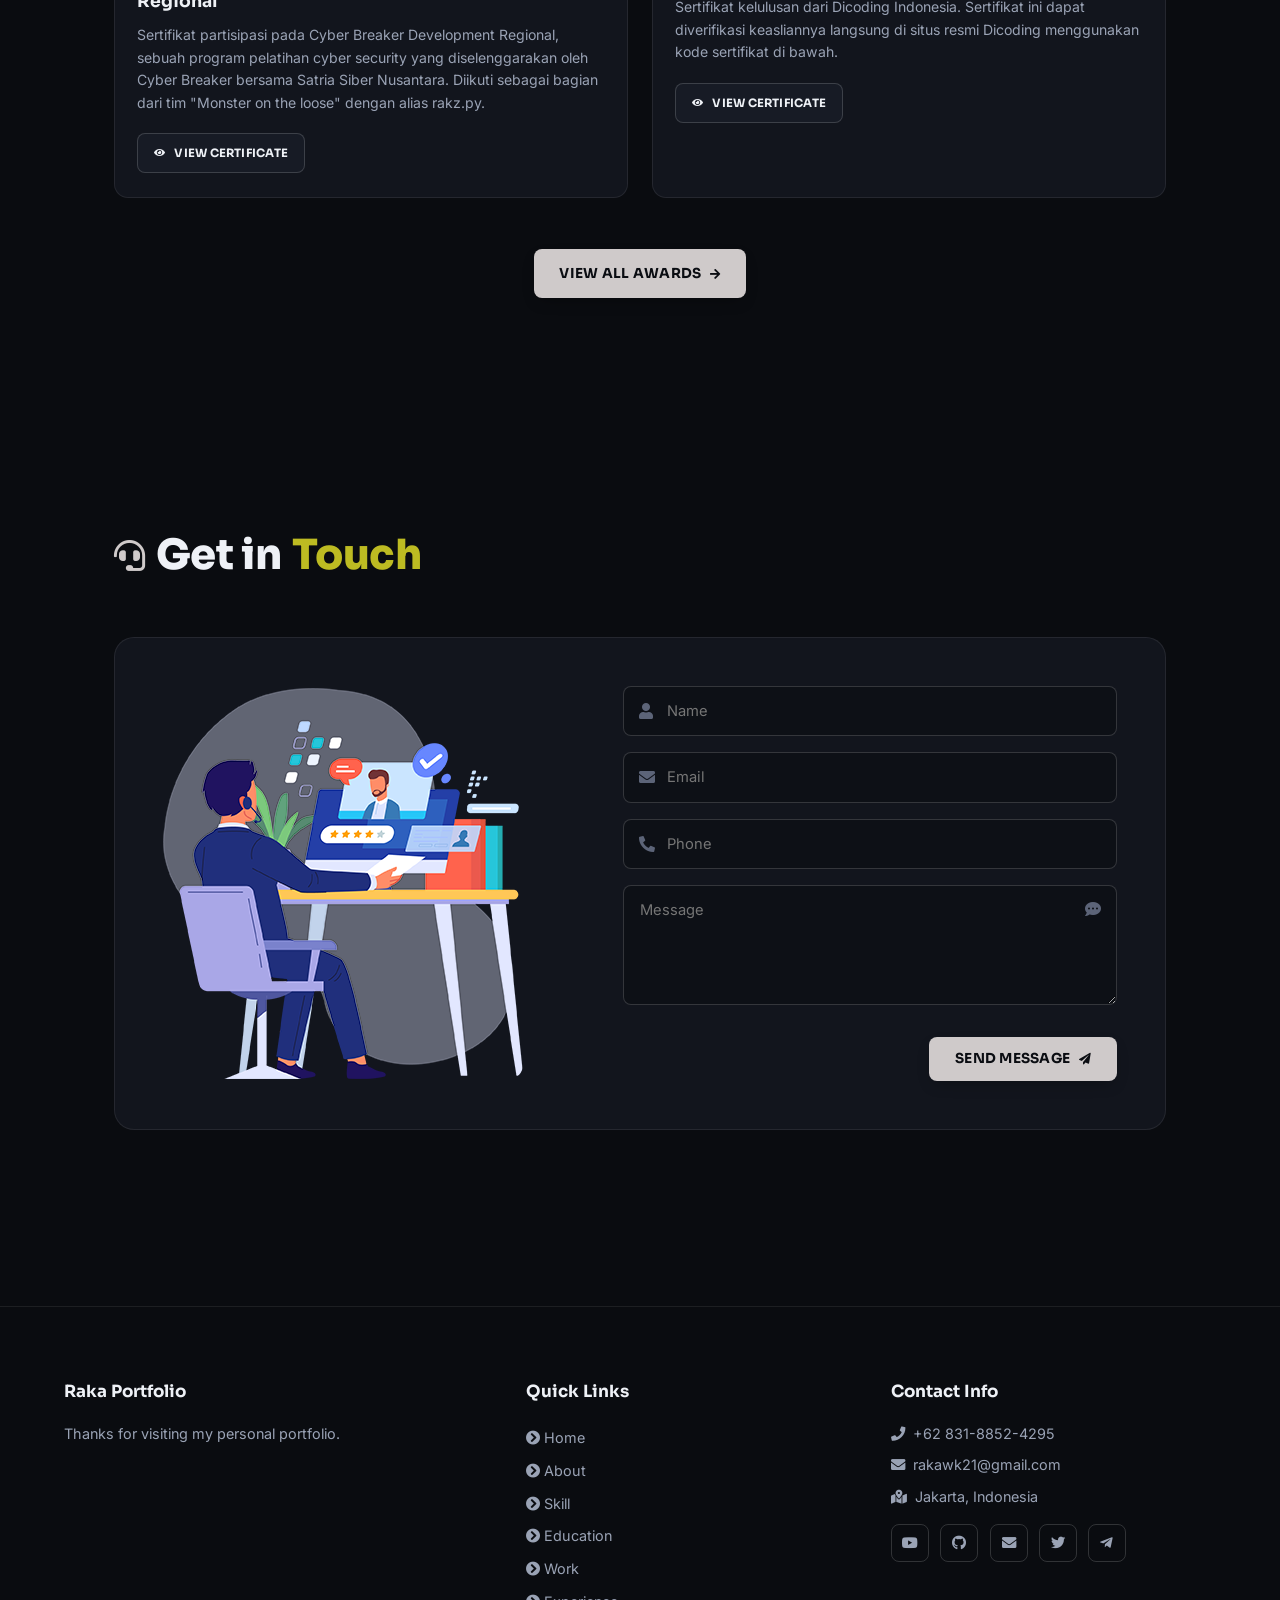
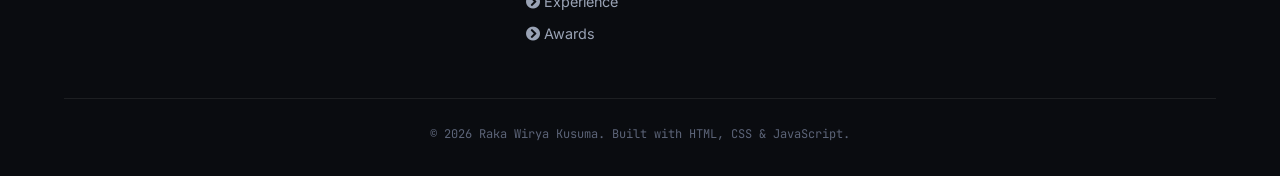
==== commit c7f8830a: "Update internship details in index.html" ====
--- a/index.html
+++ b/index.html
@@ -240,9 +240,9 @@
     <div class="t-item">
       <div class="t-dot"></div>
       <div class="t-card">
-        <h2>Mapstreak Flyseas</h2>
-        <h3>Web Developer · Internship</h3>
-        <p>Jun 2021 – Dec 2021</p>
+        <h2>Wreckit-IT 7.0</h2>
+        <h3>Capture The Flag</h3>
+        <p>Juli 2026</p>
       </div>
     </div>
 
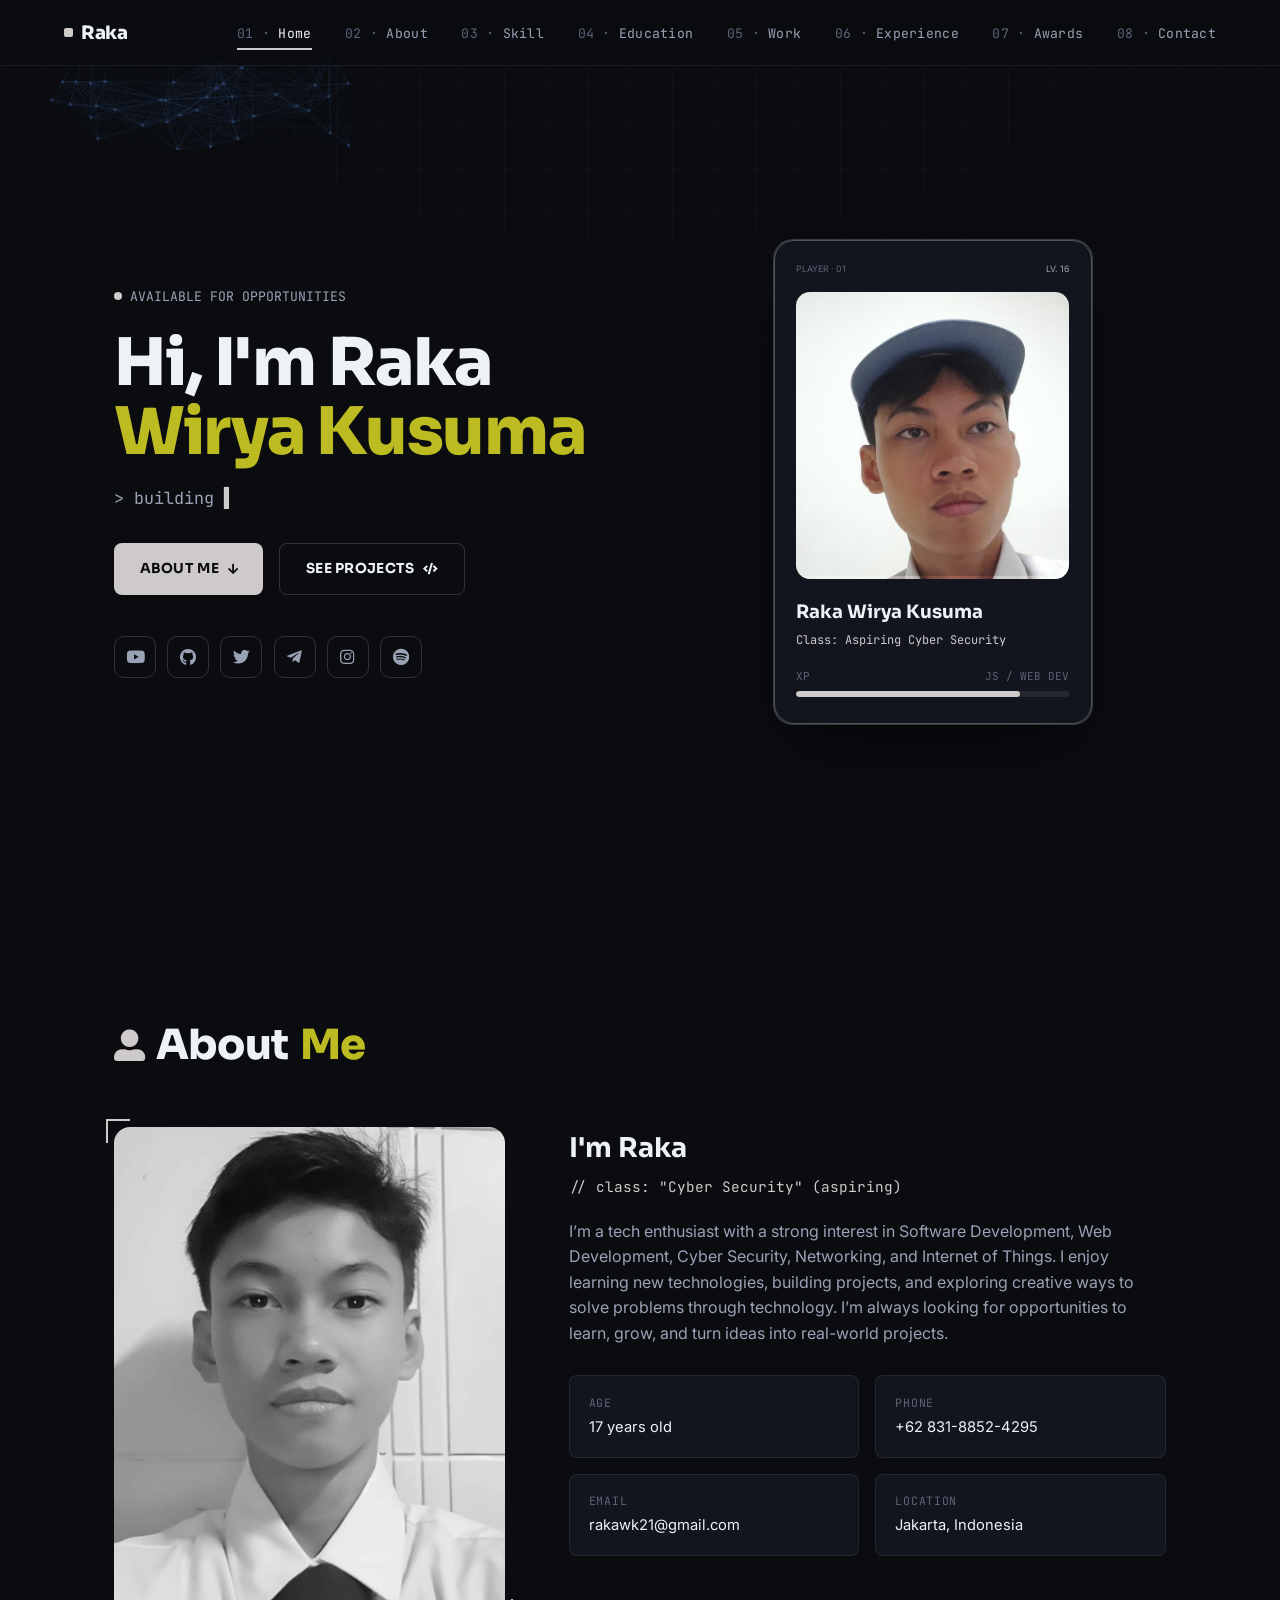
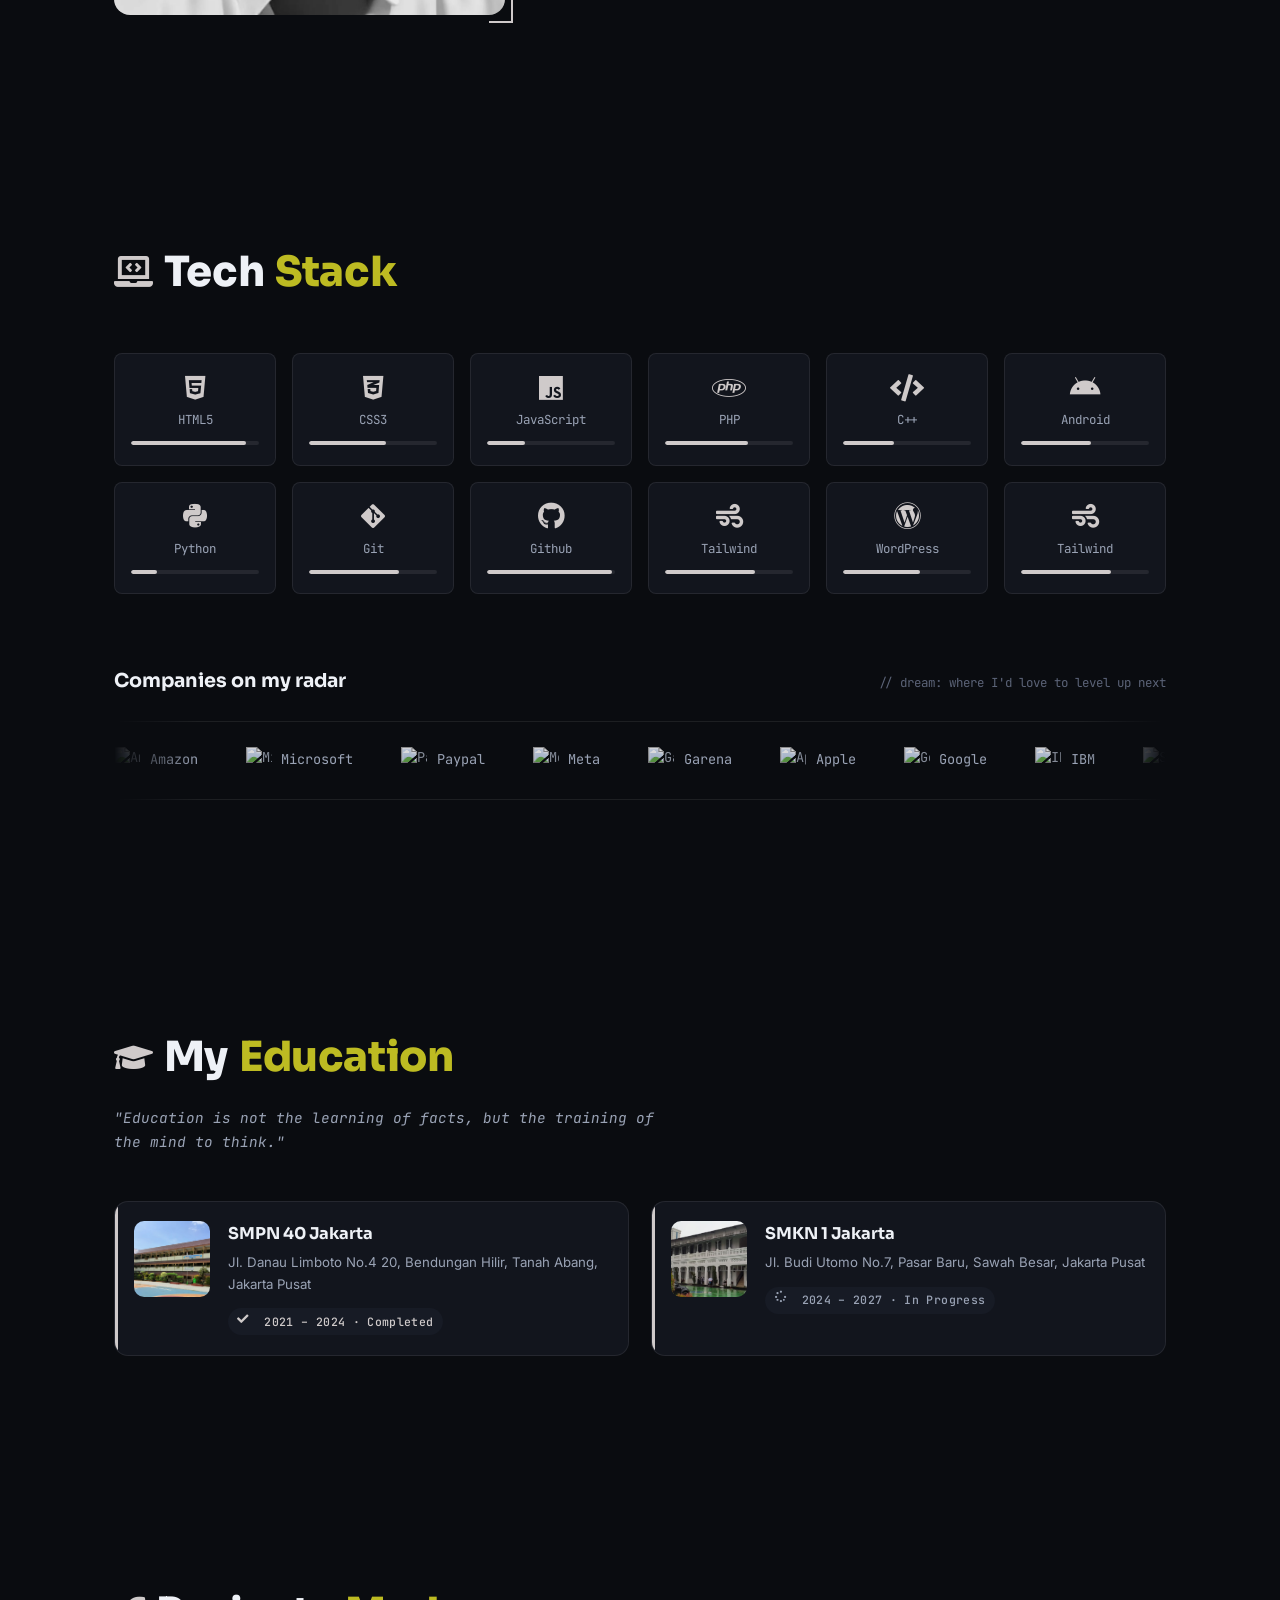
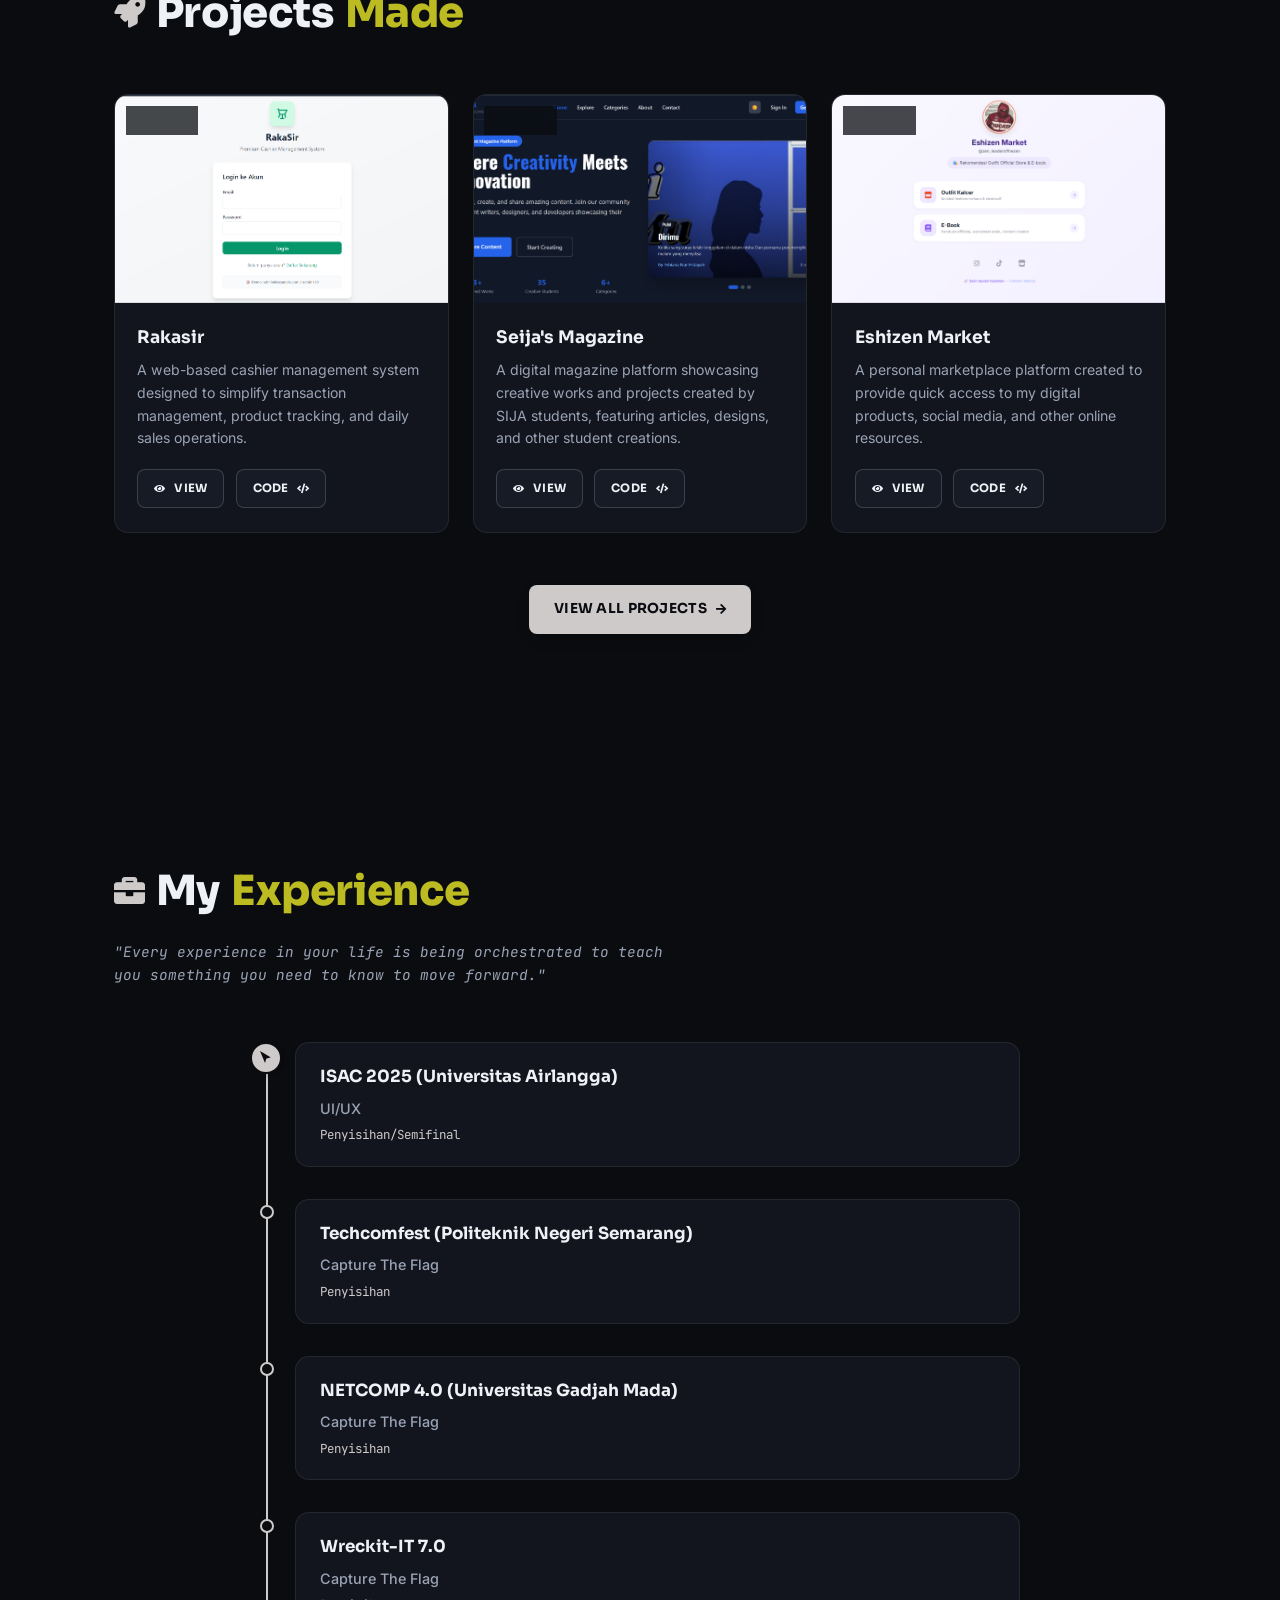
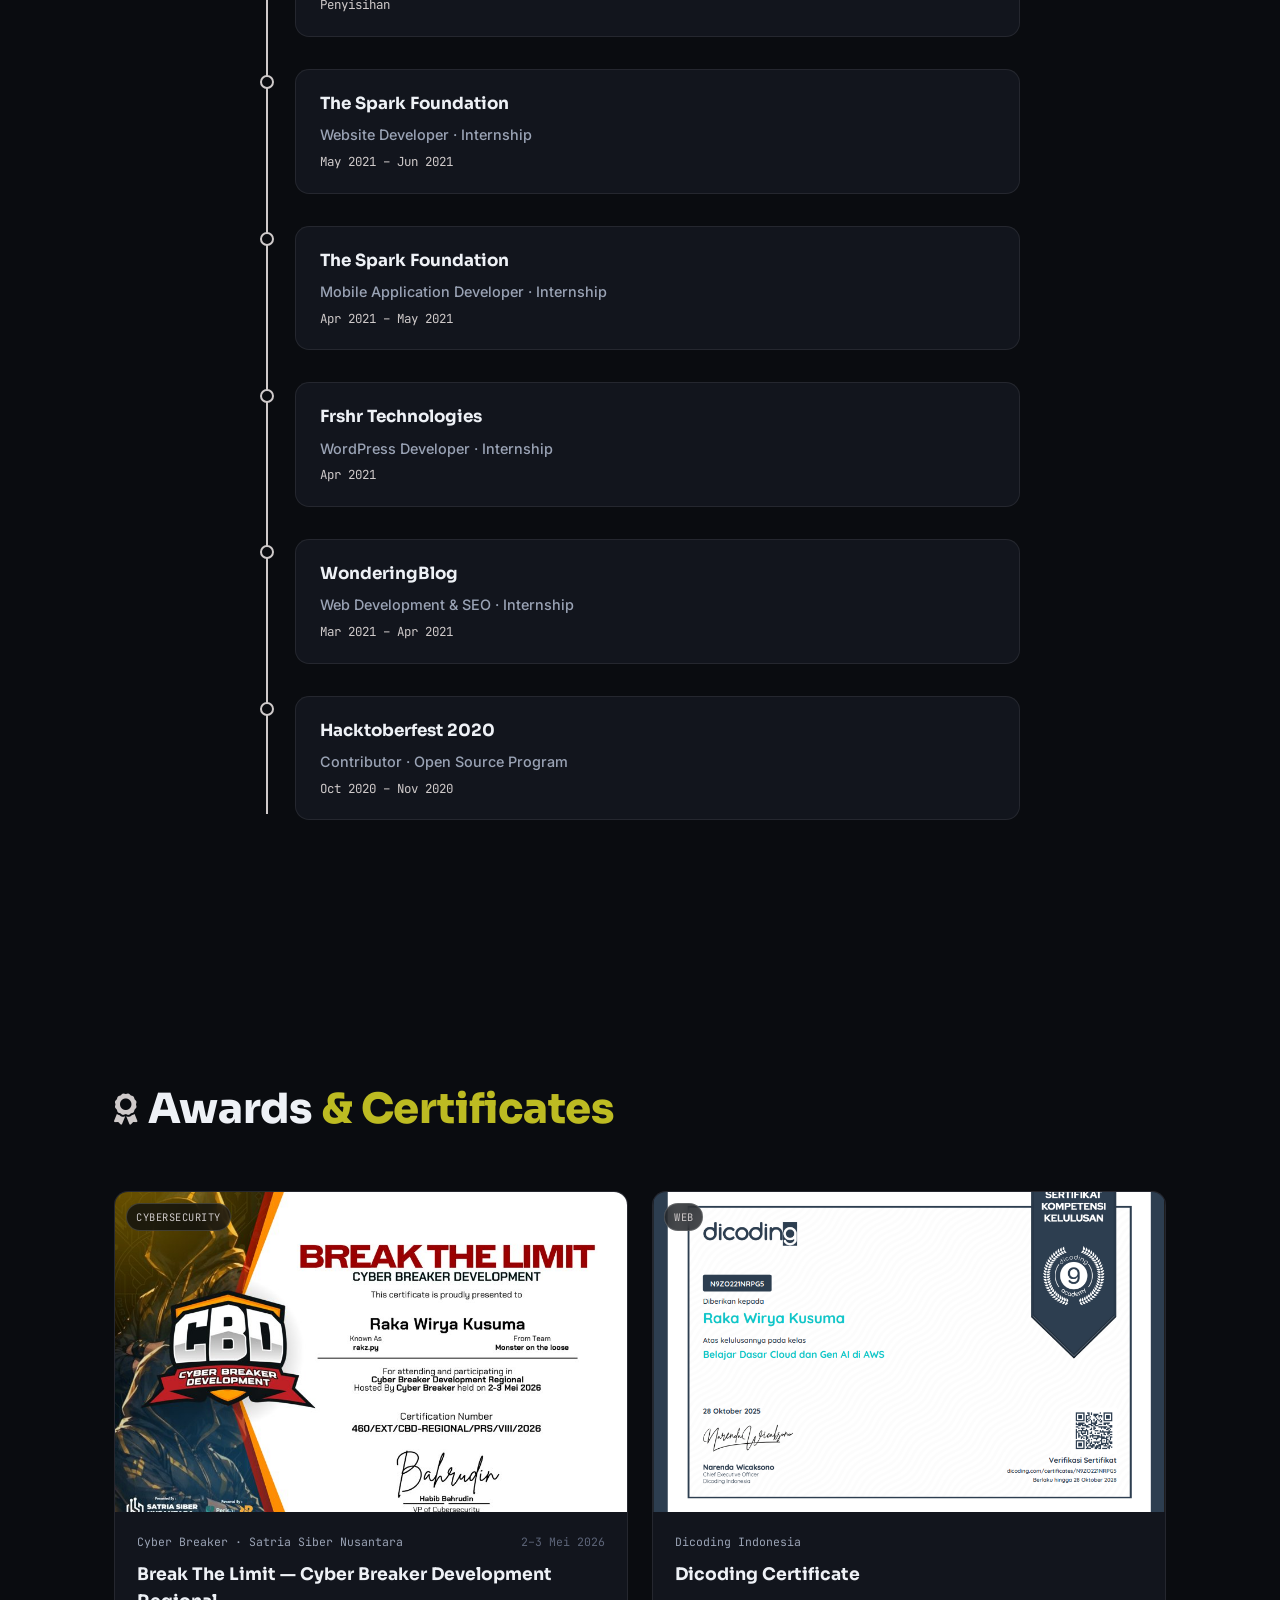
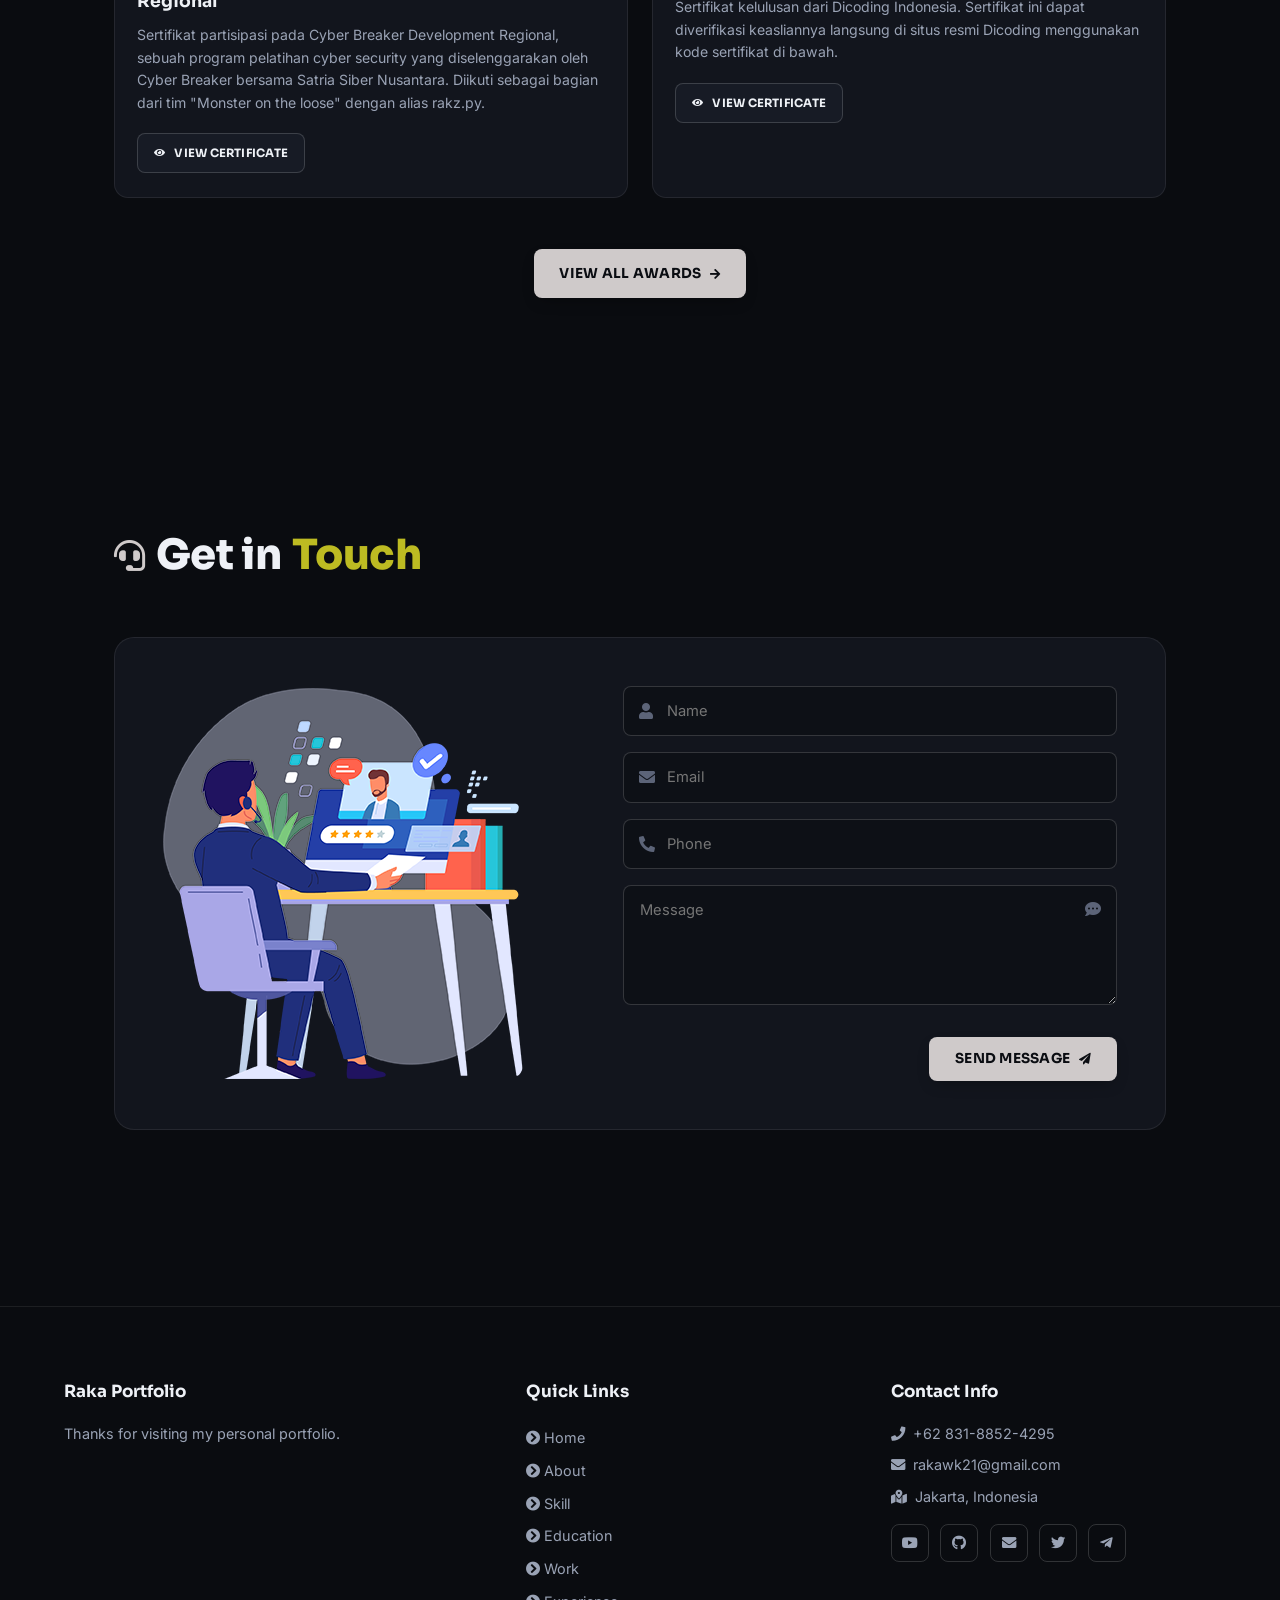
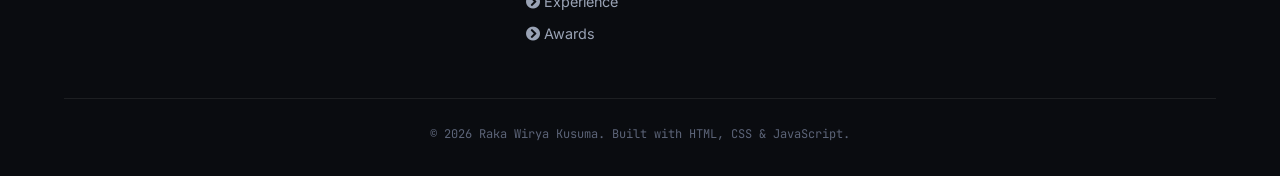
==== commit 9cf8c38c: "Update event date from 'Juli 2026' to 'Penyisihan'" ====
--- a/index.html
+++ b/index.html
@@ -242,7 +242,7 @@
       <div class="t-card">
         <h2>Wreckit-IT 7.0</h2>
         <h3>Capture The Flag</h3>
-        <p>Juli 2026</p>
+        <p>Penyisihan</p>
       </div>
     </div>
 
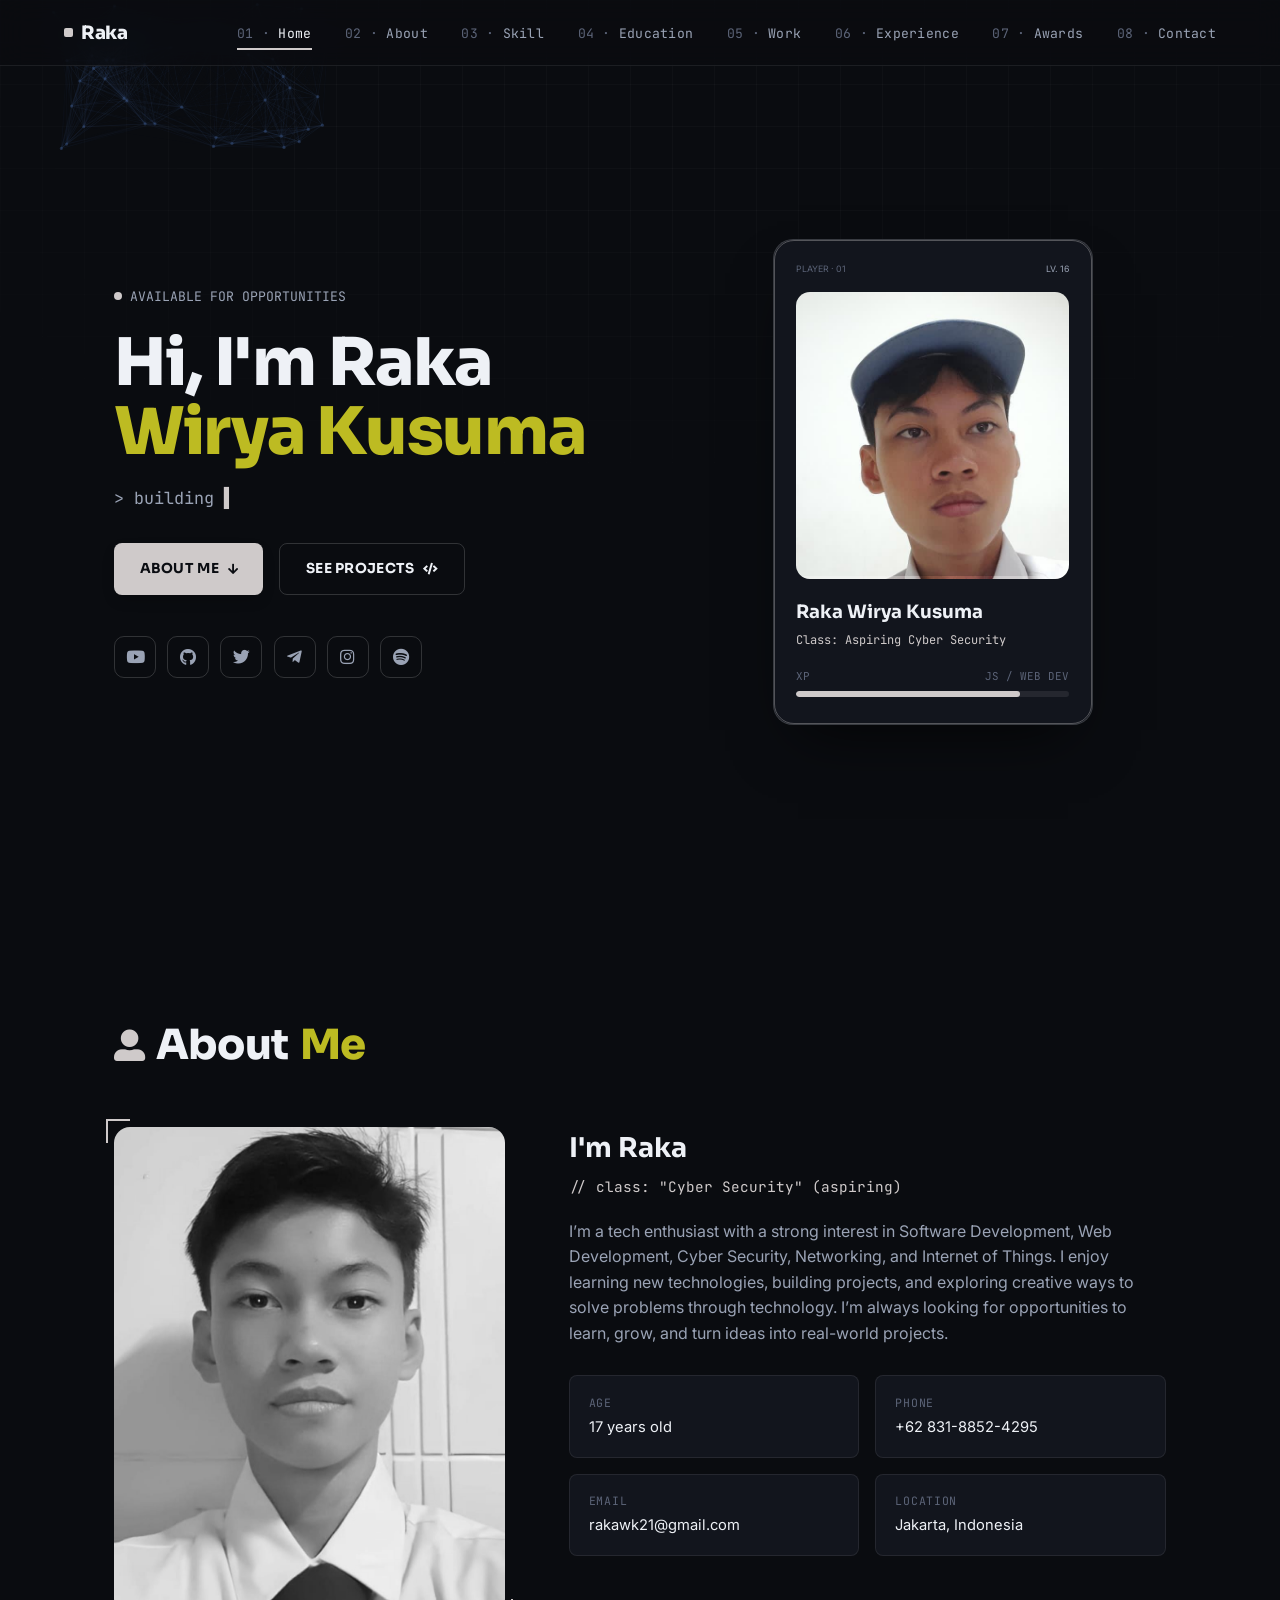
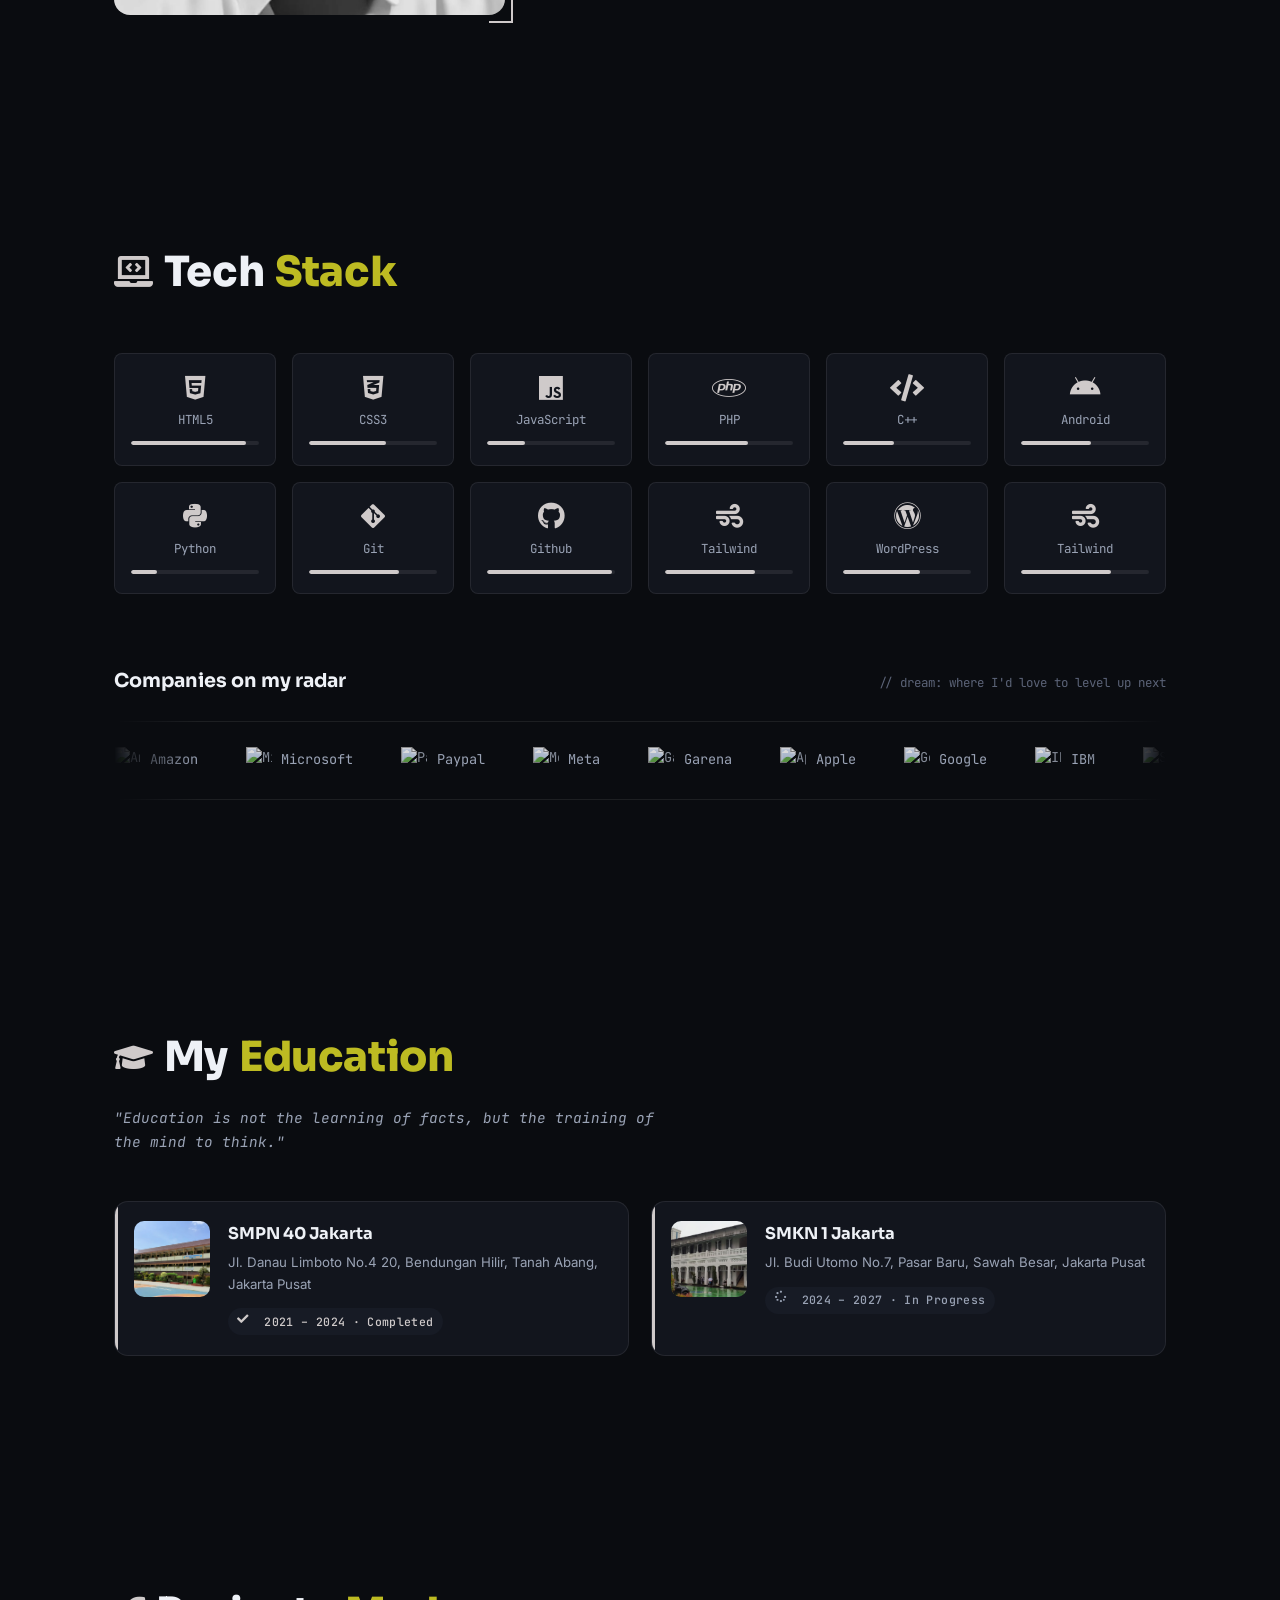
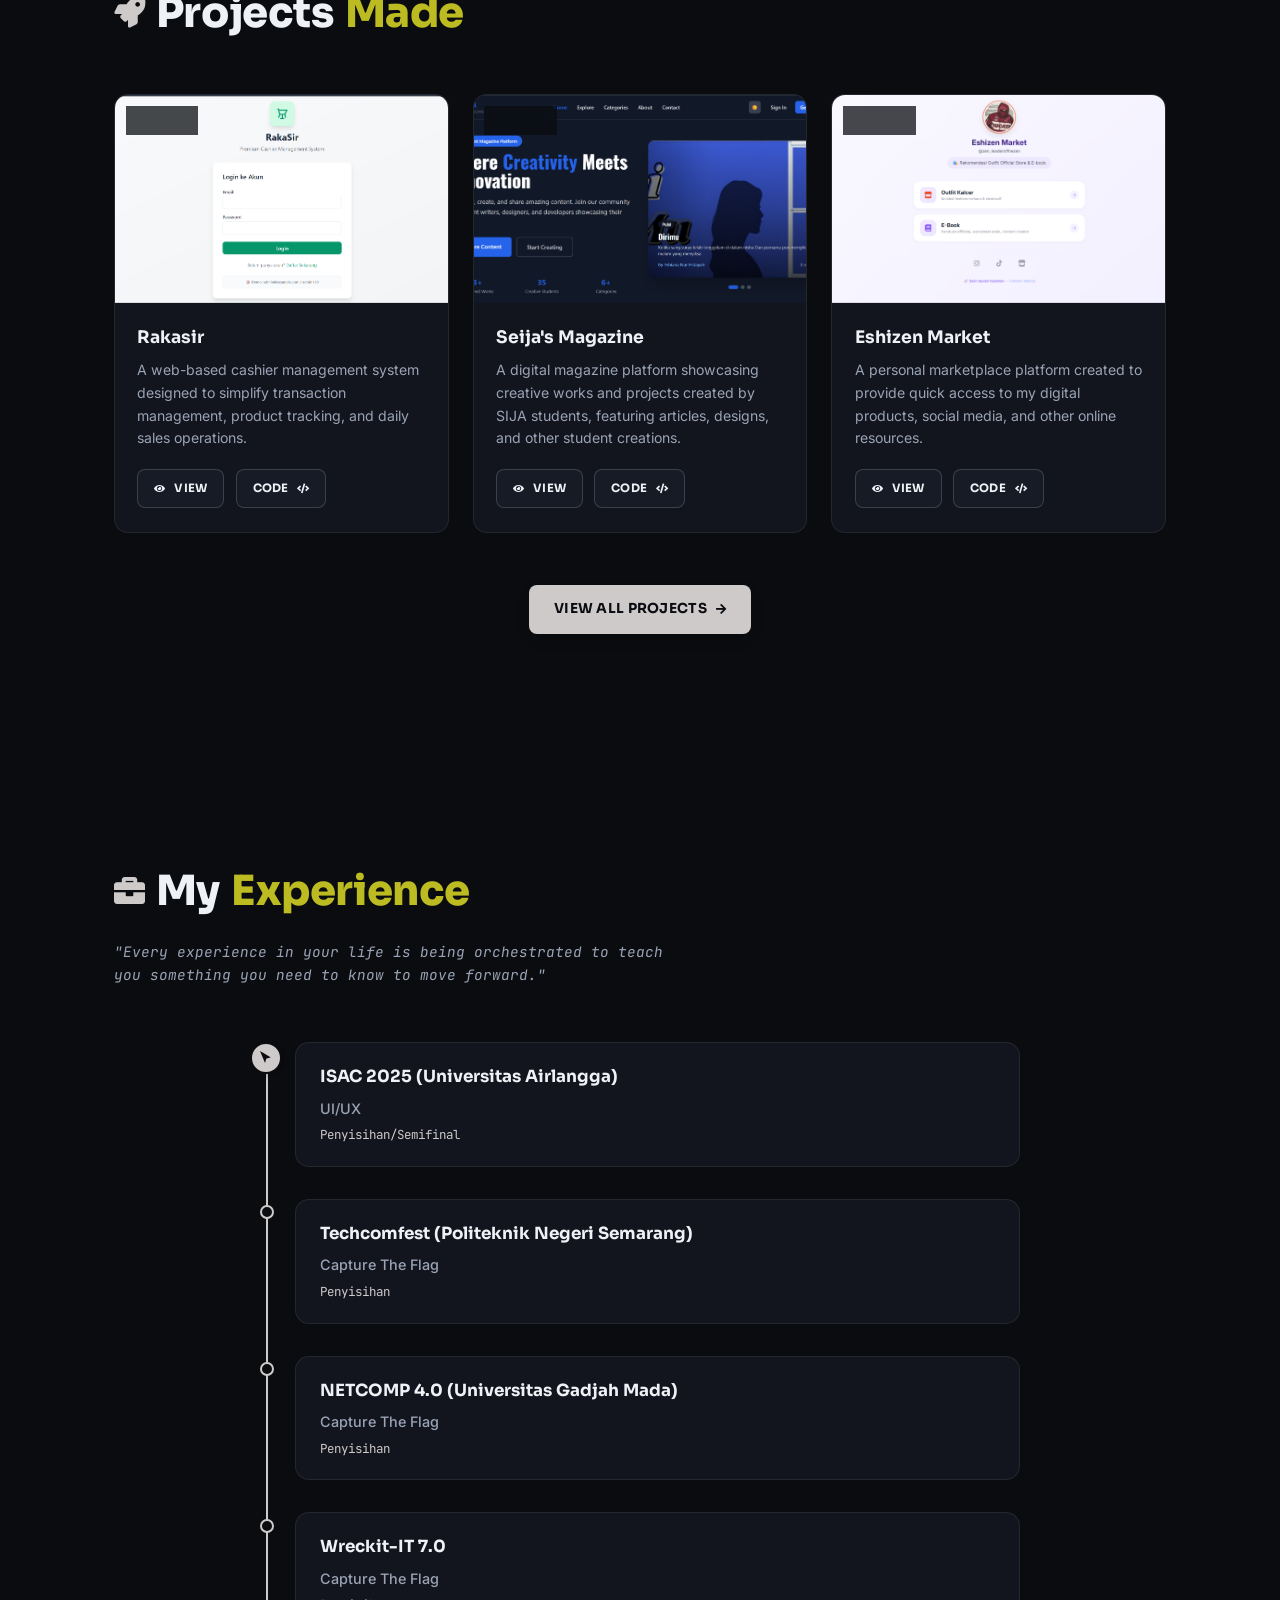
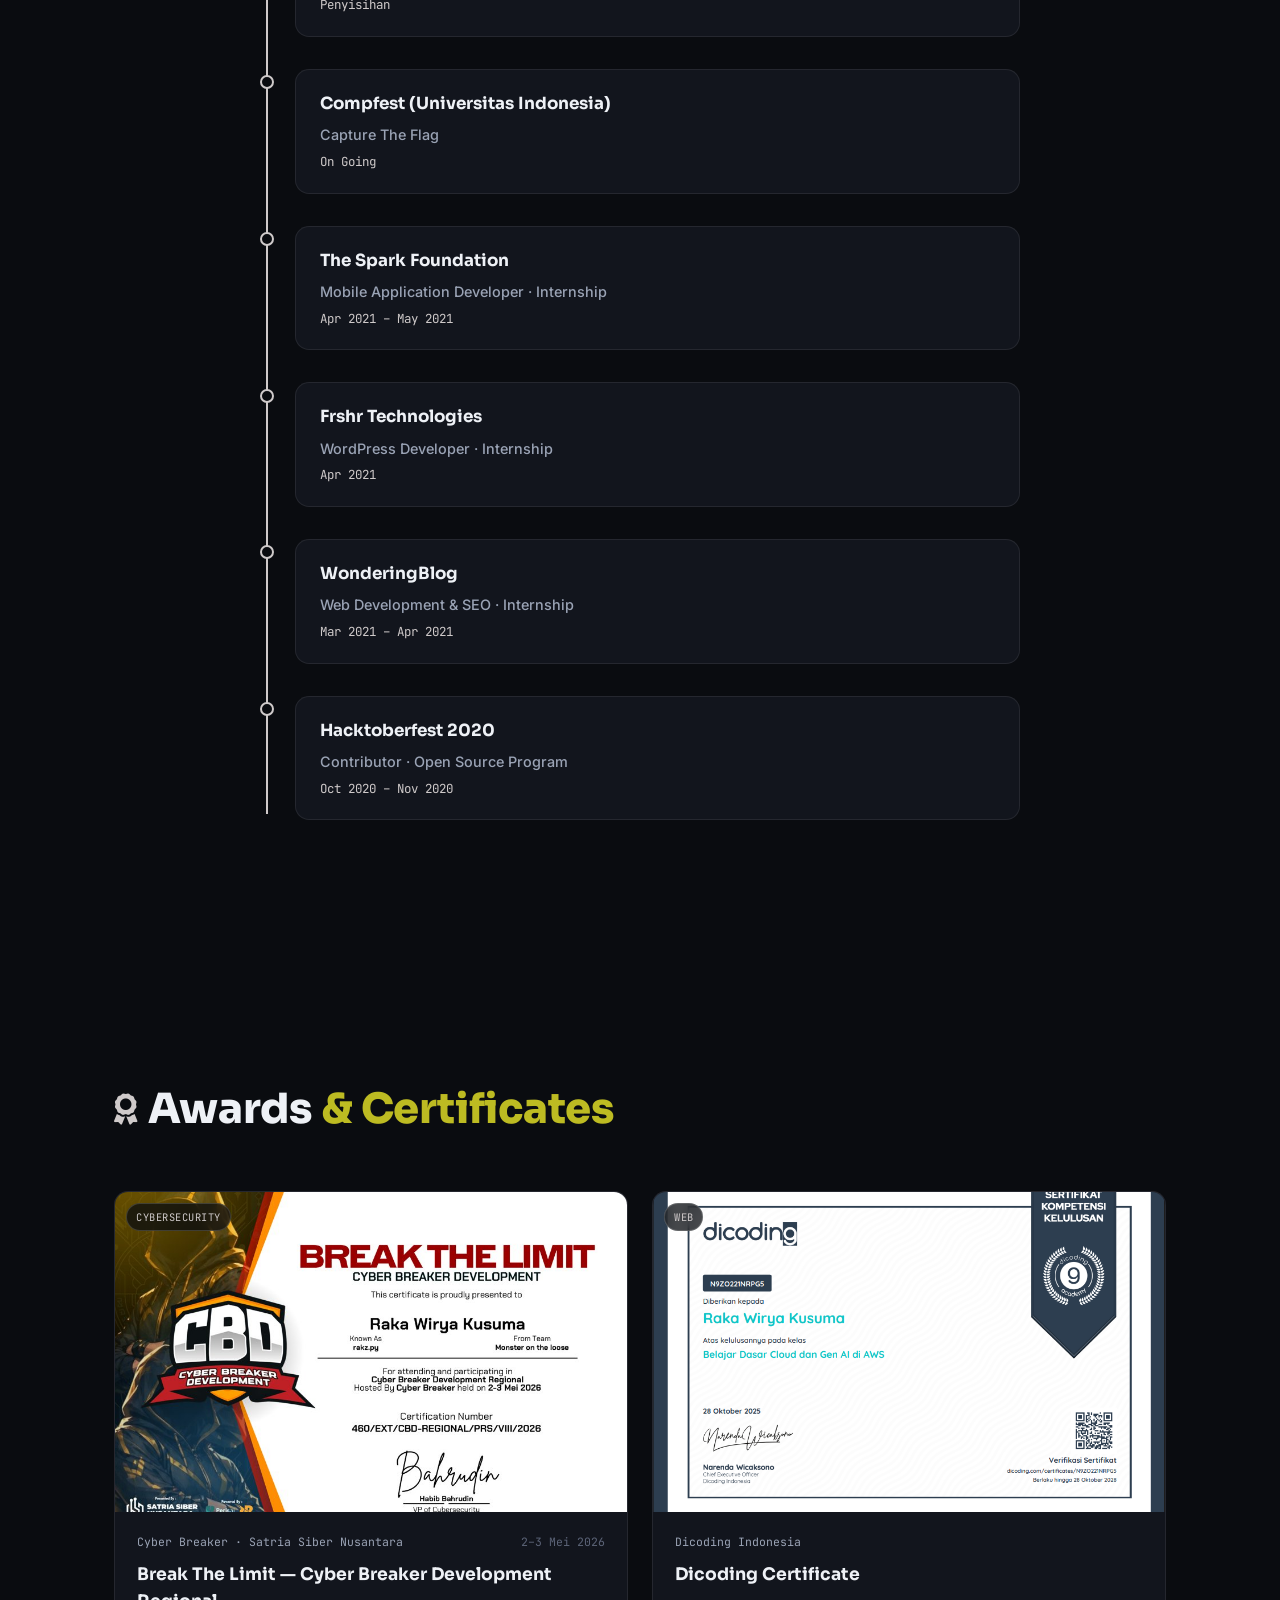
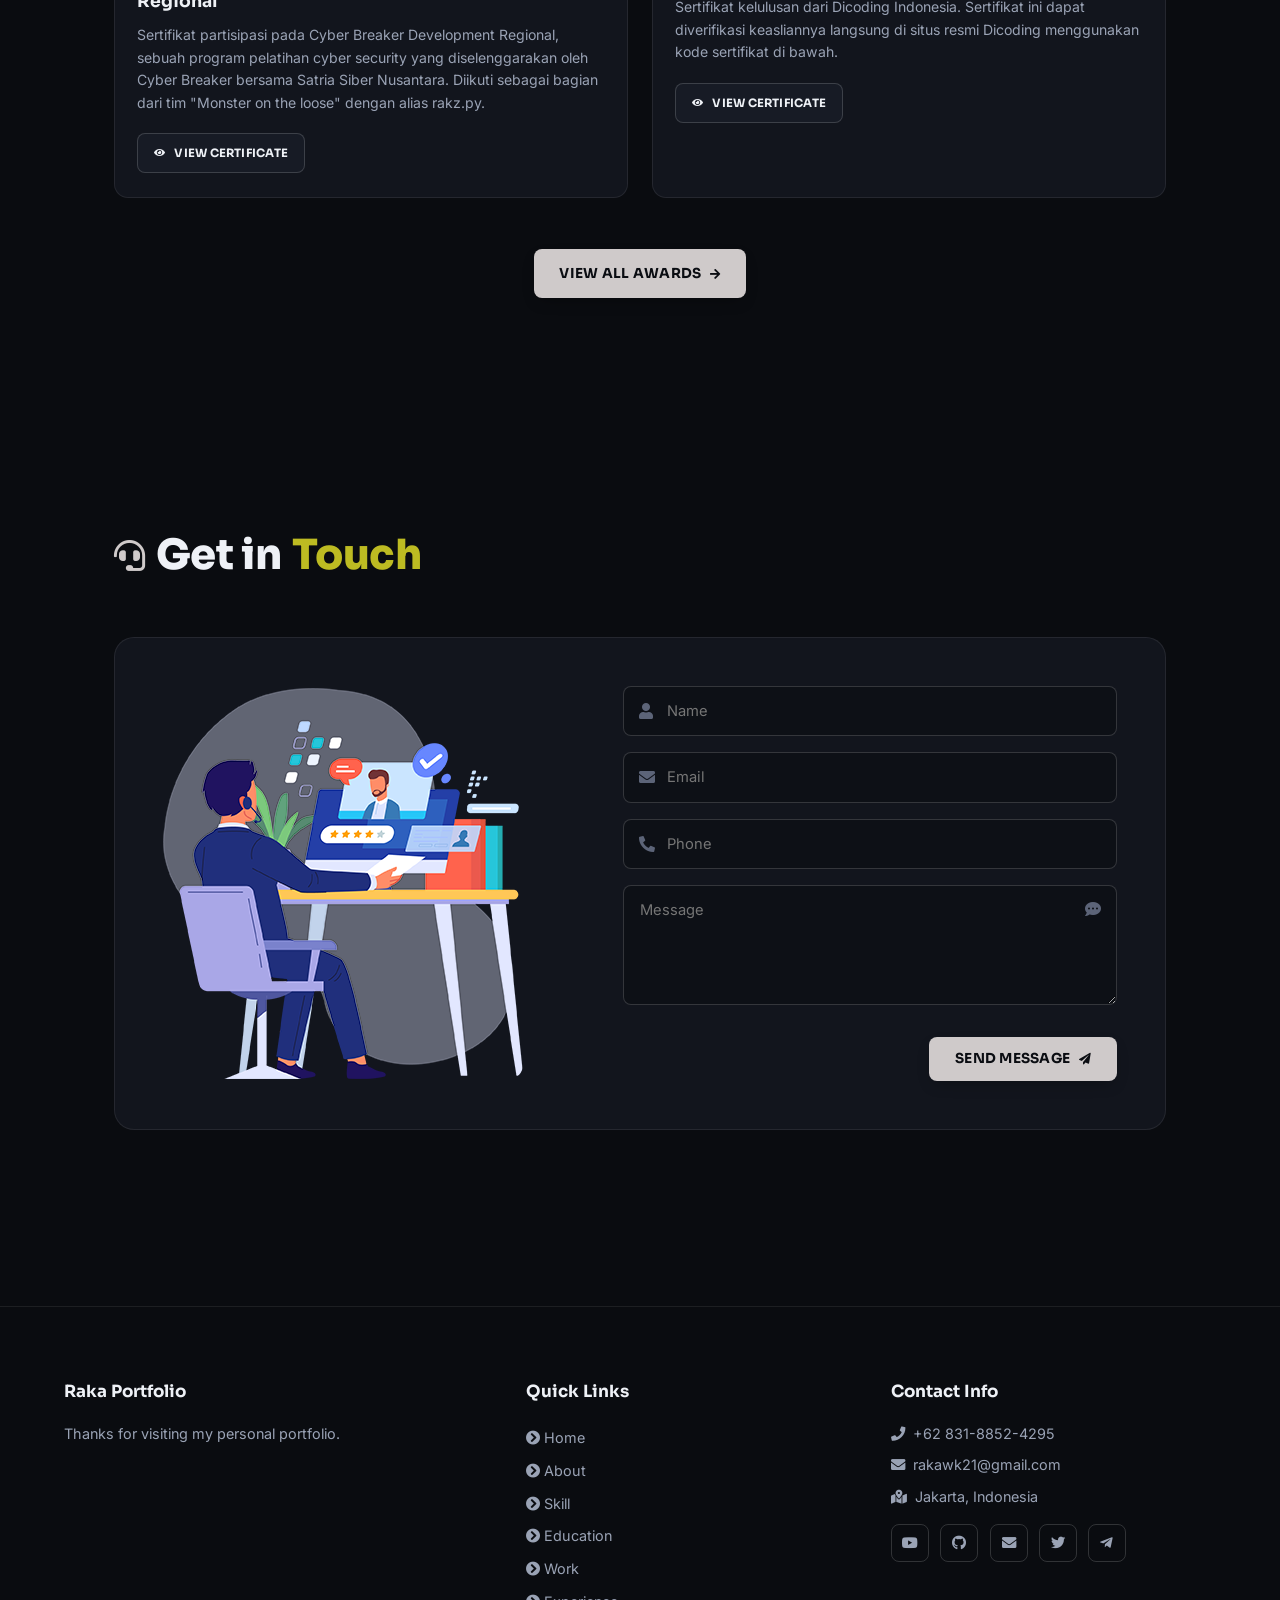
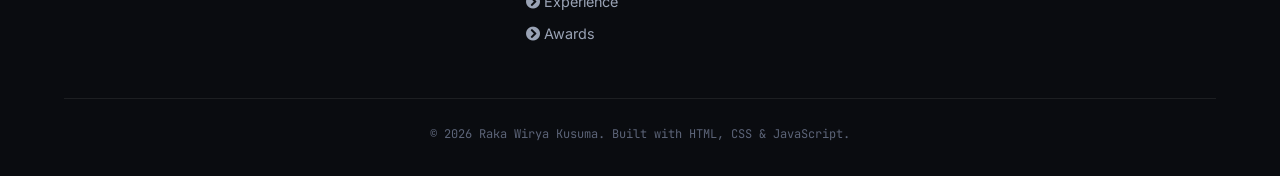
==== commit a798b2f5: "Update internship details in index.html" ====
--- a/index.html
+++ b/index.html
@@ -249,9 +249,9 @@
     <div class="t-item">
       <div class="t-dot"></div>
       <div class="t-card">
-        <h2>The Spark Foundation</h2>
-        <h3>Website Developer · Internship</h3>
-        <p>May 2021 – Jun 2021</p>
+        <h2>Compfest (Universitas Indonesia)</h2>
+        <h3>Capture The Flag</h3>
+        <p>On Going</p>
       </div>
     </div>
 
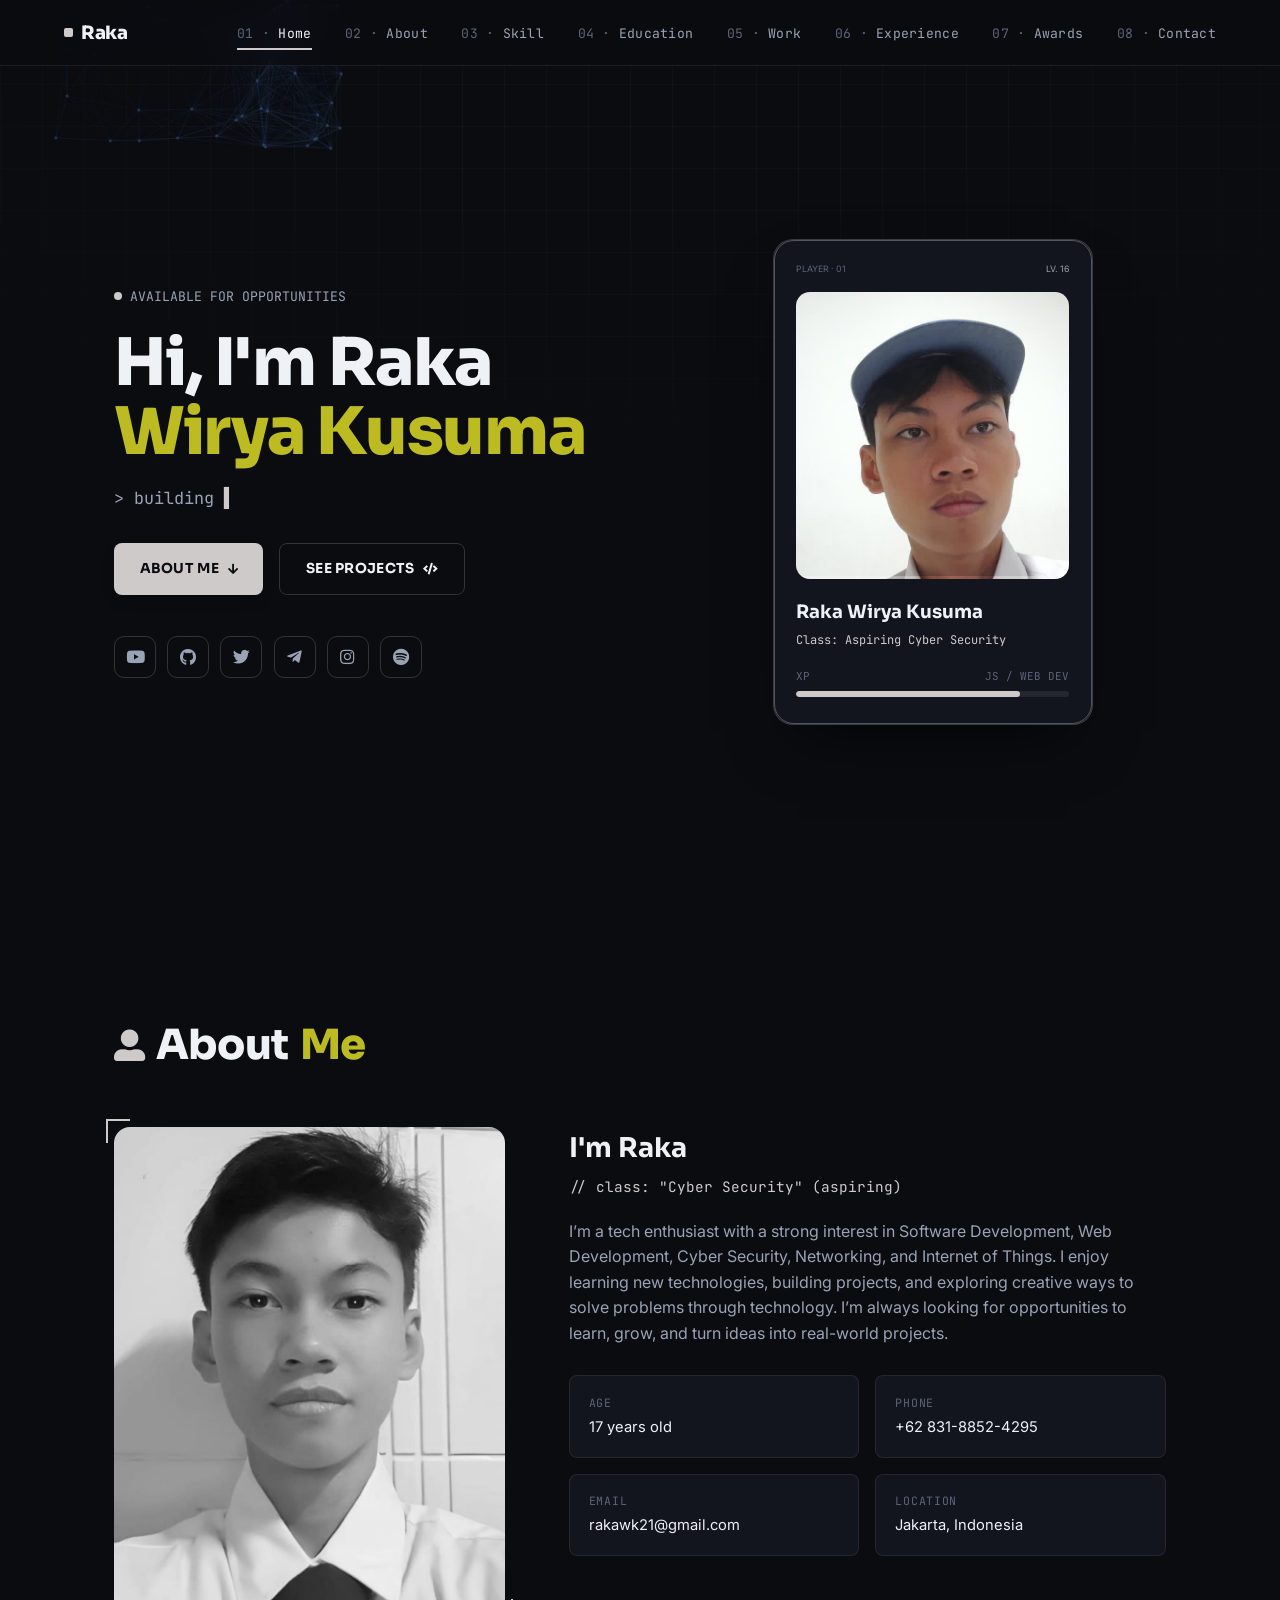
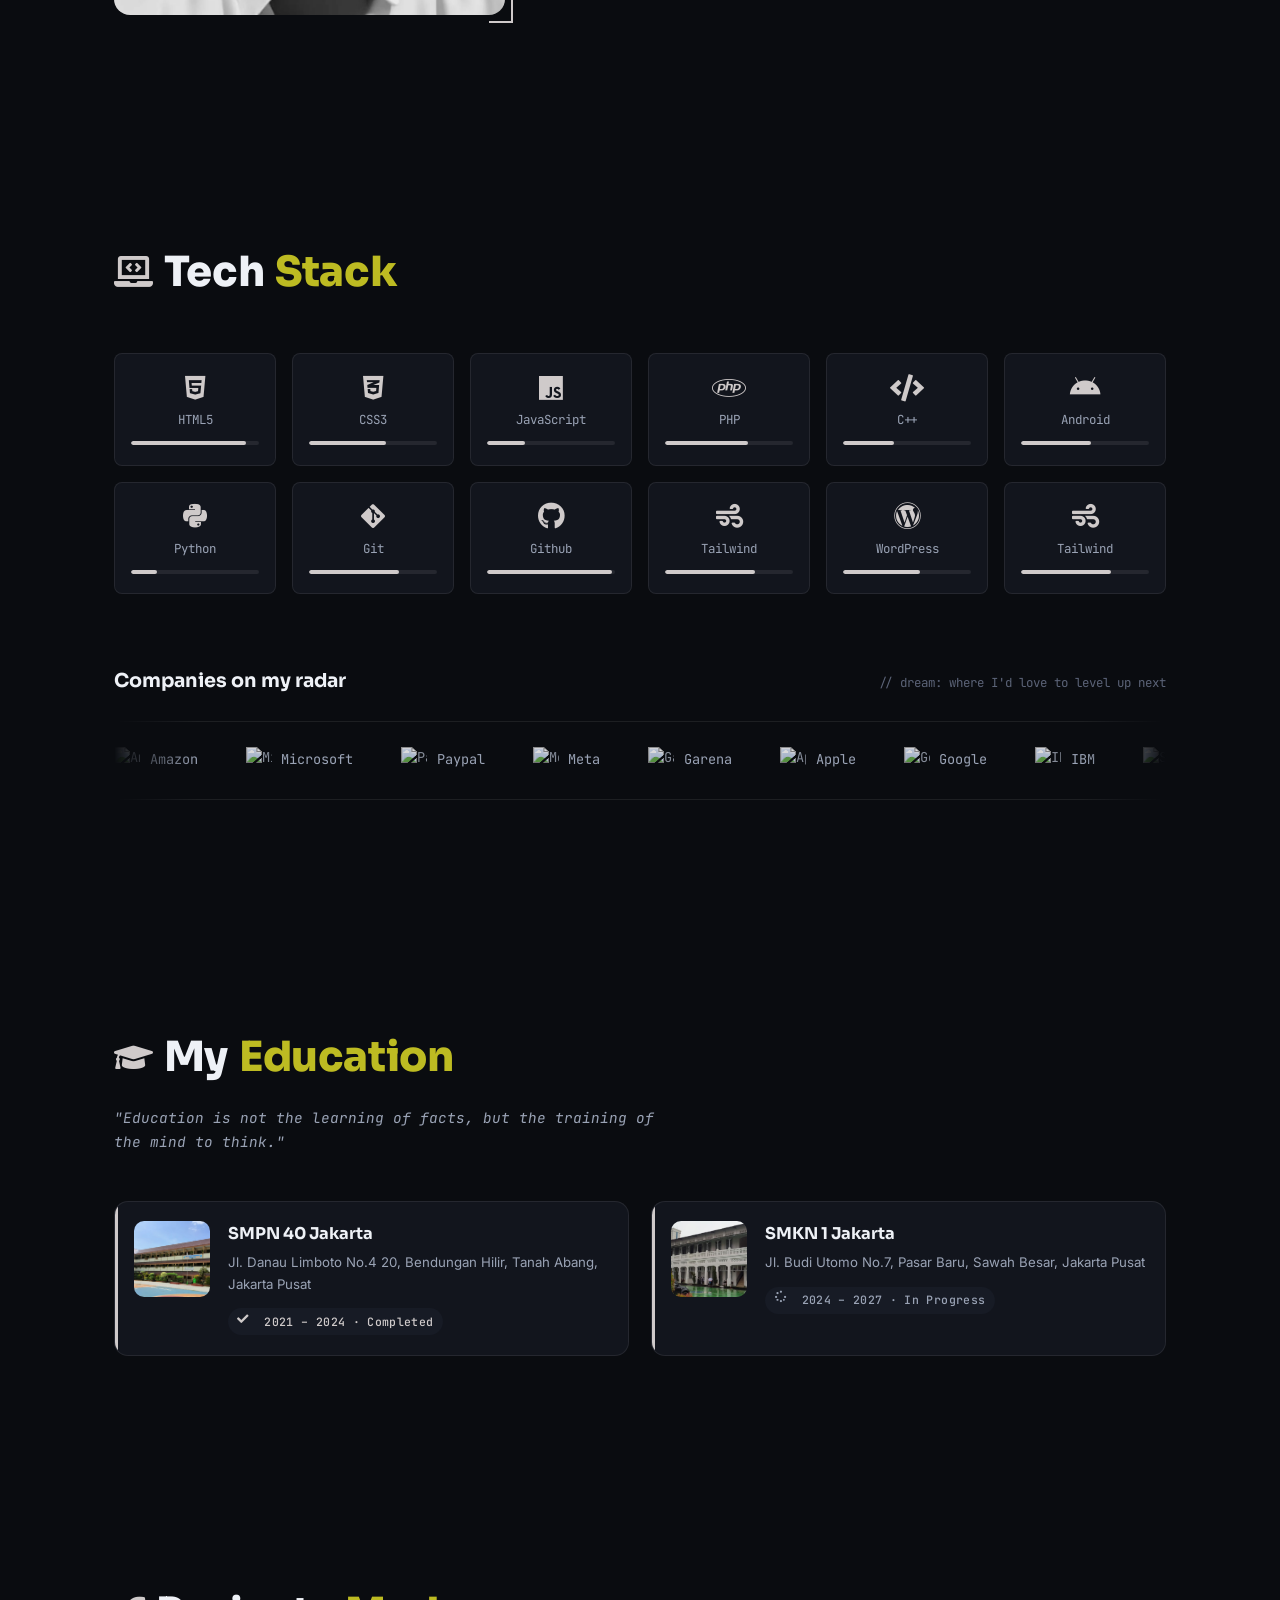
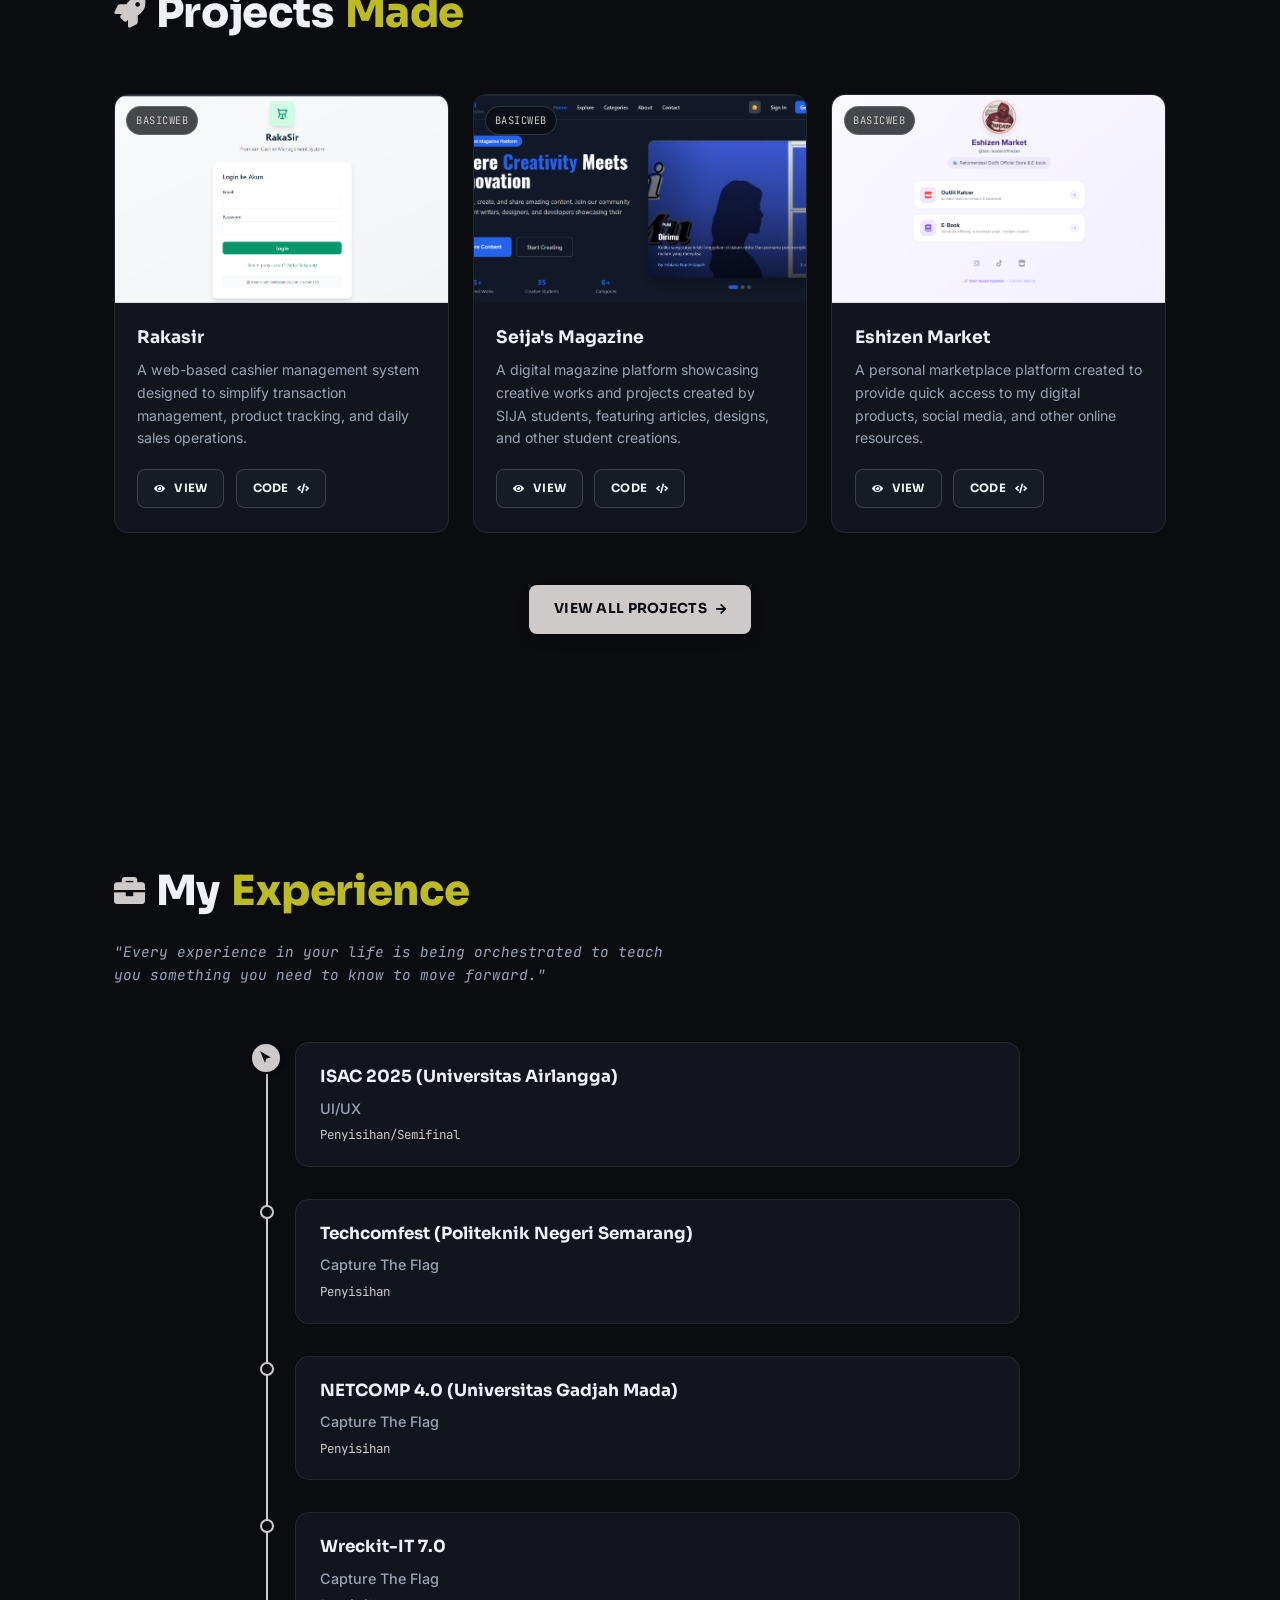
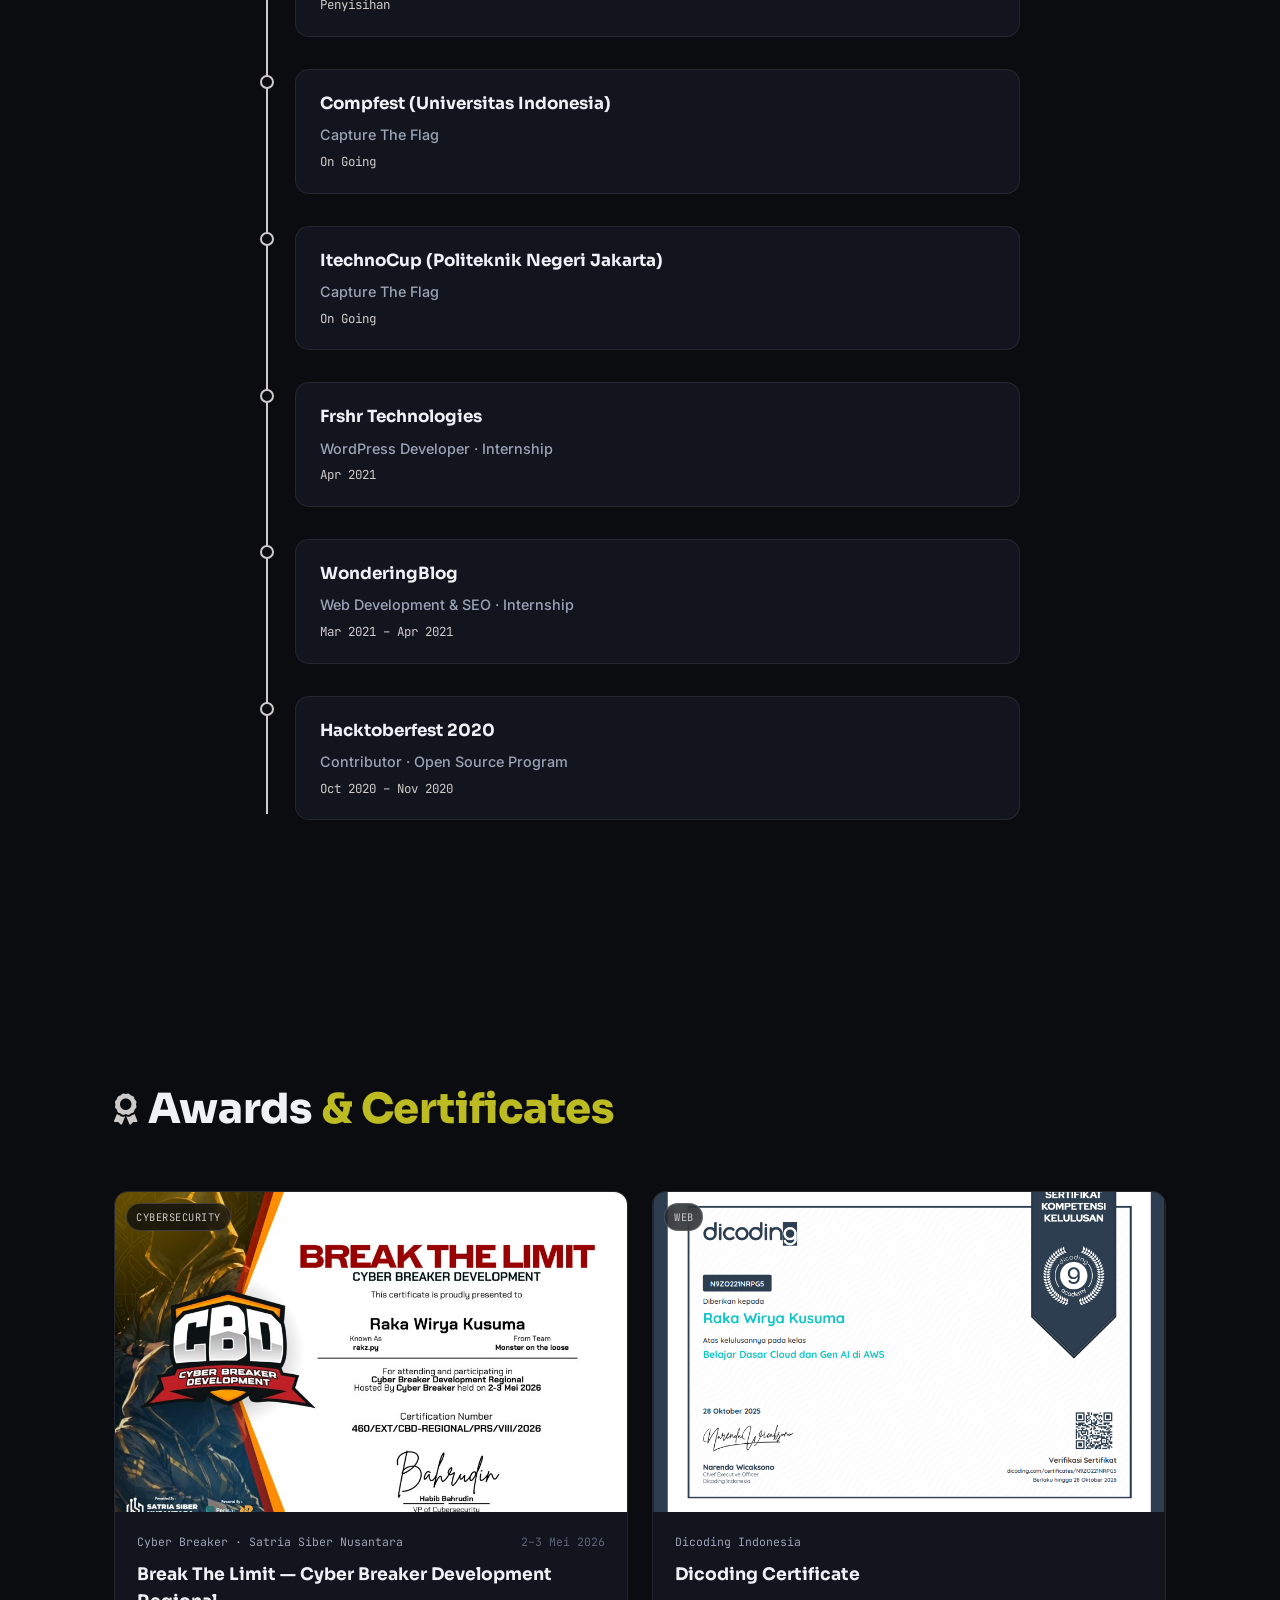
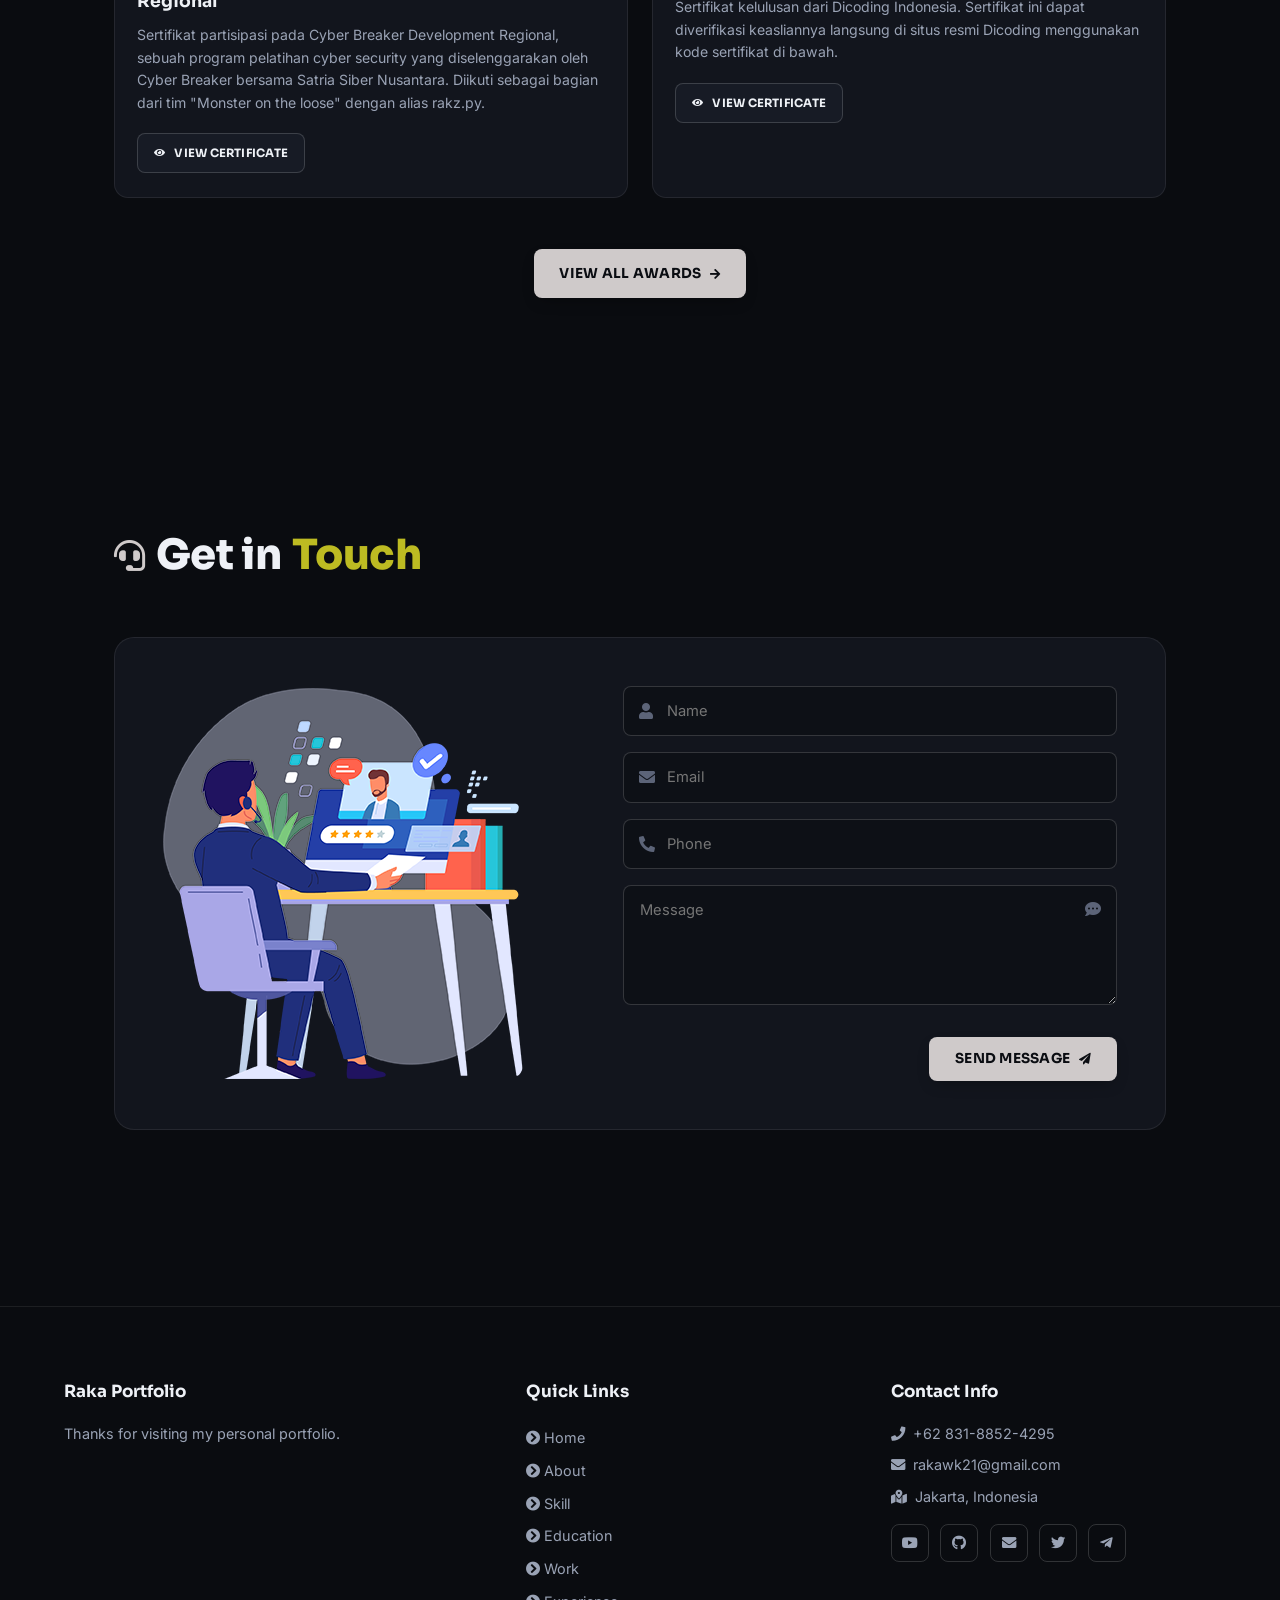
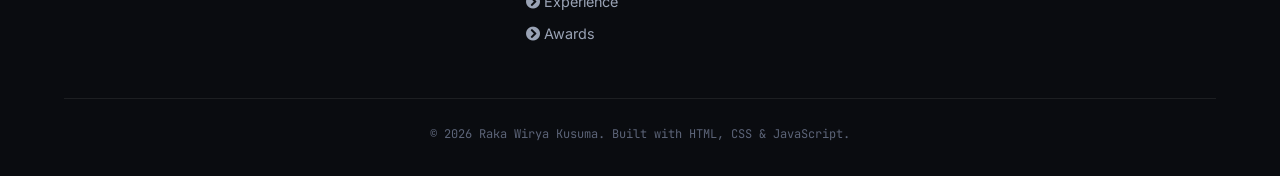
==== commit 0489a0d9: "Update internship details in index.html" ====
--- a/index.html
+++ b/index.html
@@ -258,9 +258,9 @@
     <div class="t-item">
       <div class="t-dot"></div>
       <div class="t-card">
-        <h2>The Spark Foundation</h2>
-        <h3>Mobile Application Developer · Internship</h3>
-        <p>Apr 2021 – May 2021</p>
+        <h2>ItechnoCup (Politeknik Negeri Jakarta)</h2>
+        <h3>Capture The Flag</h3>
+        <p>On Going</p>
       </div>
     </div>
 
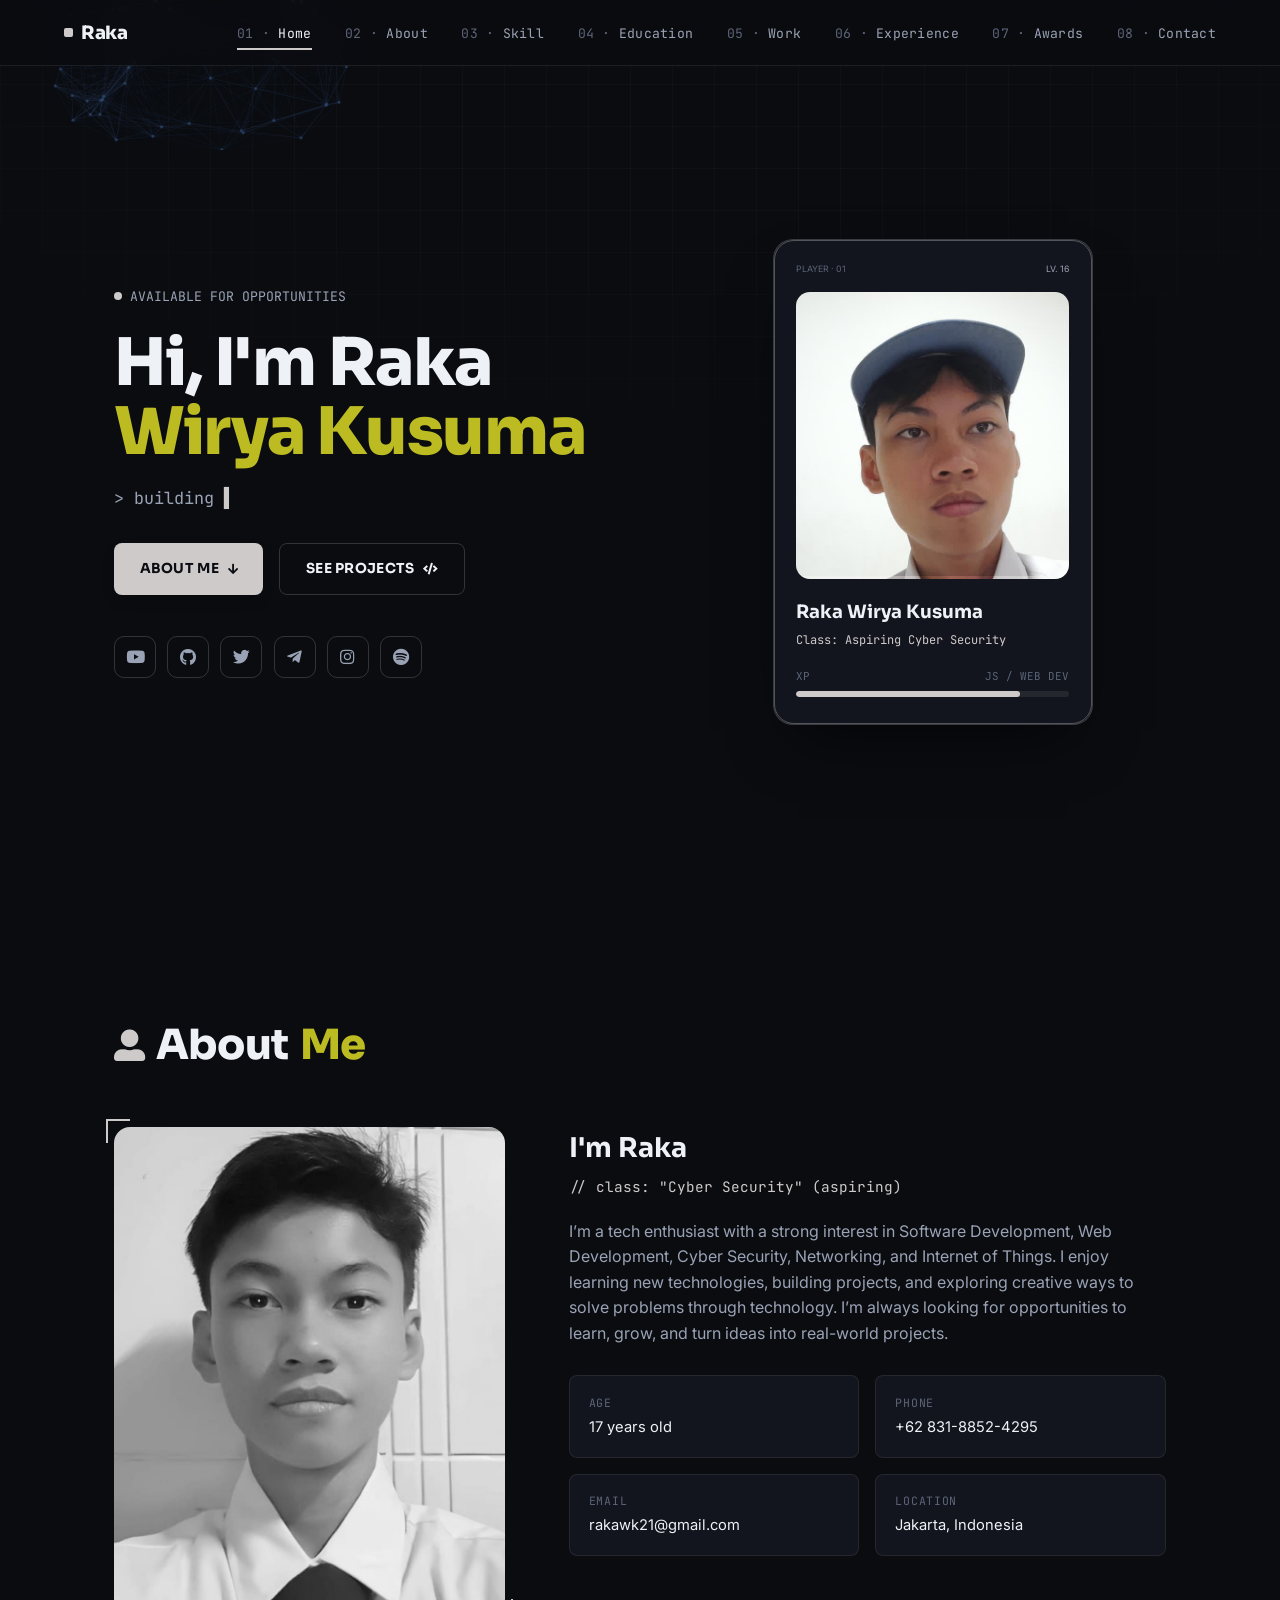
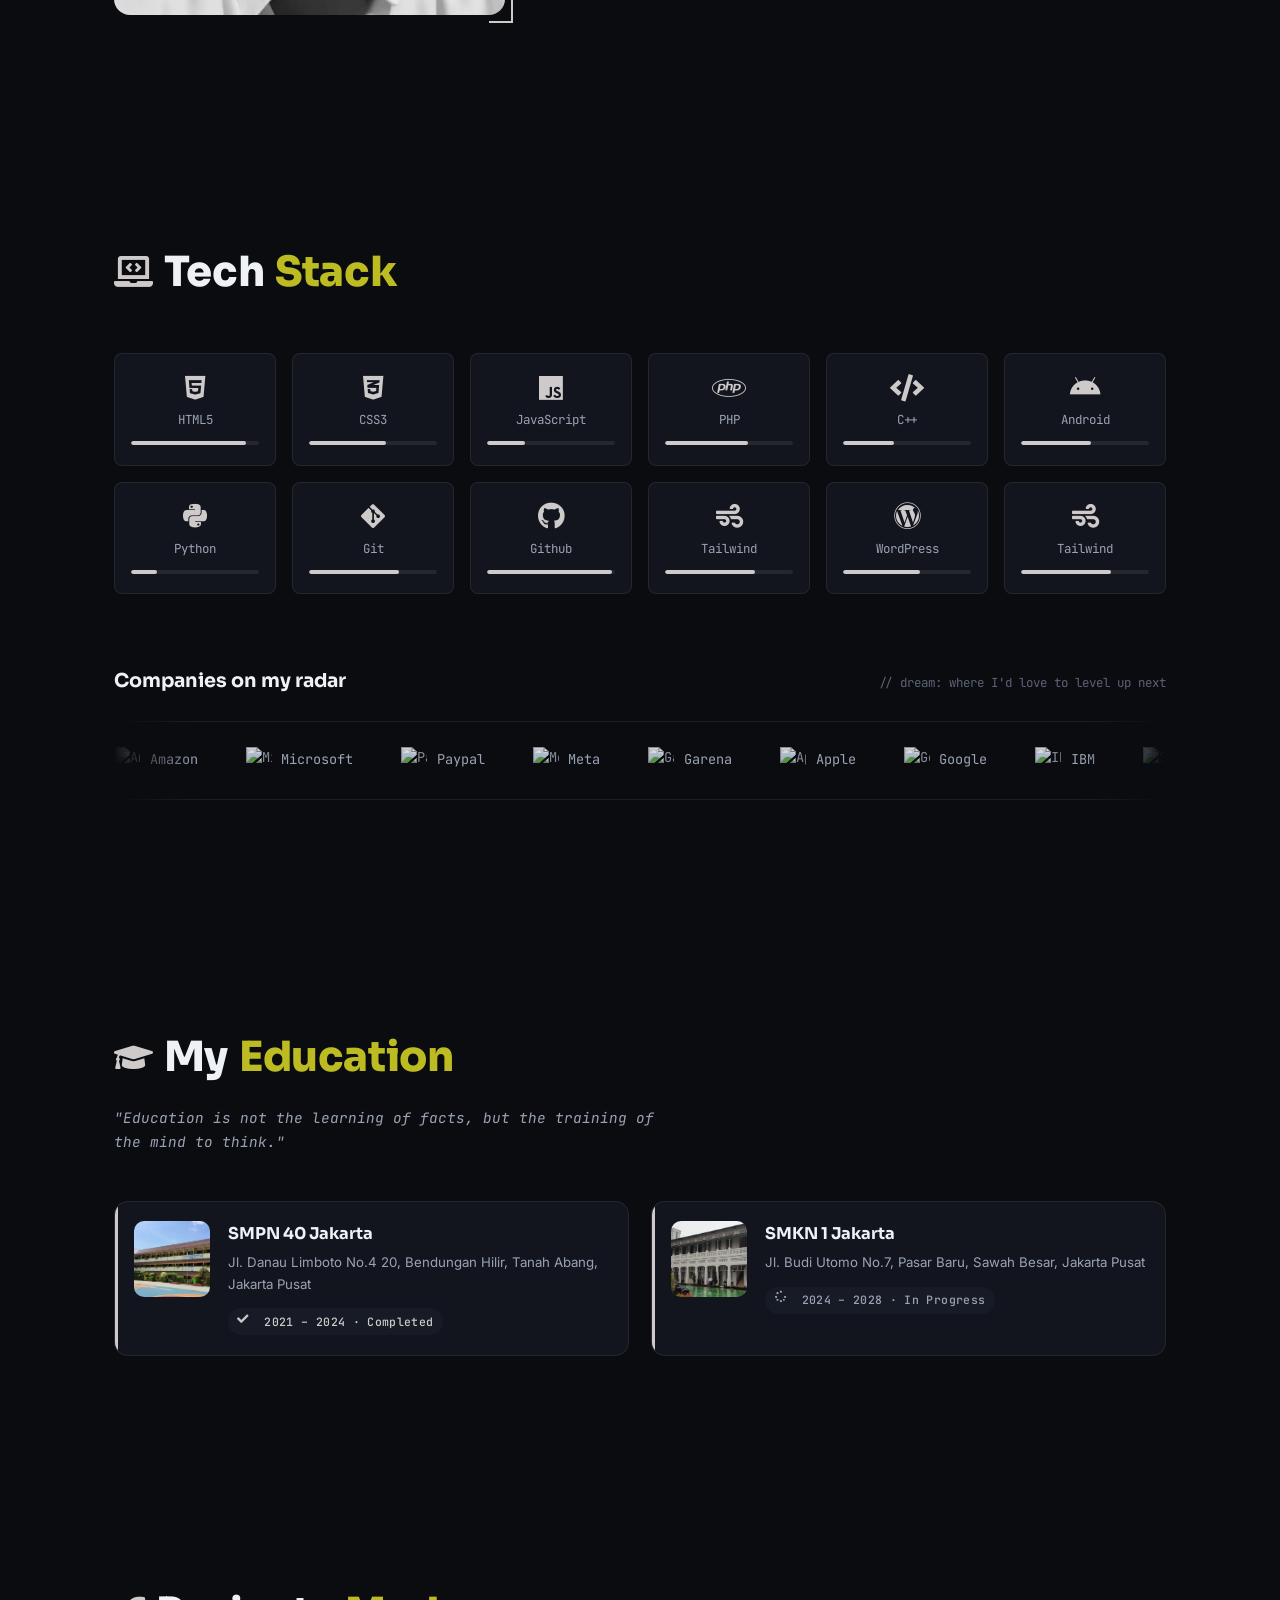
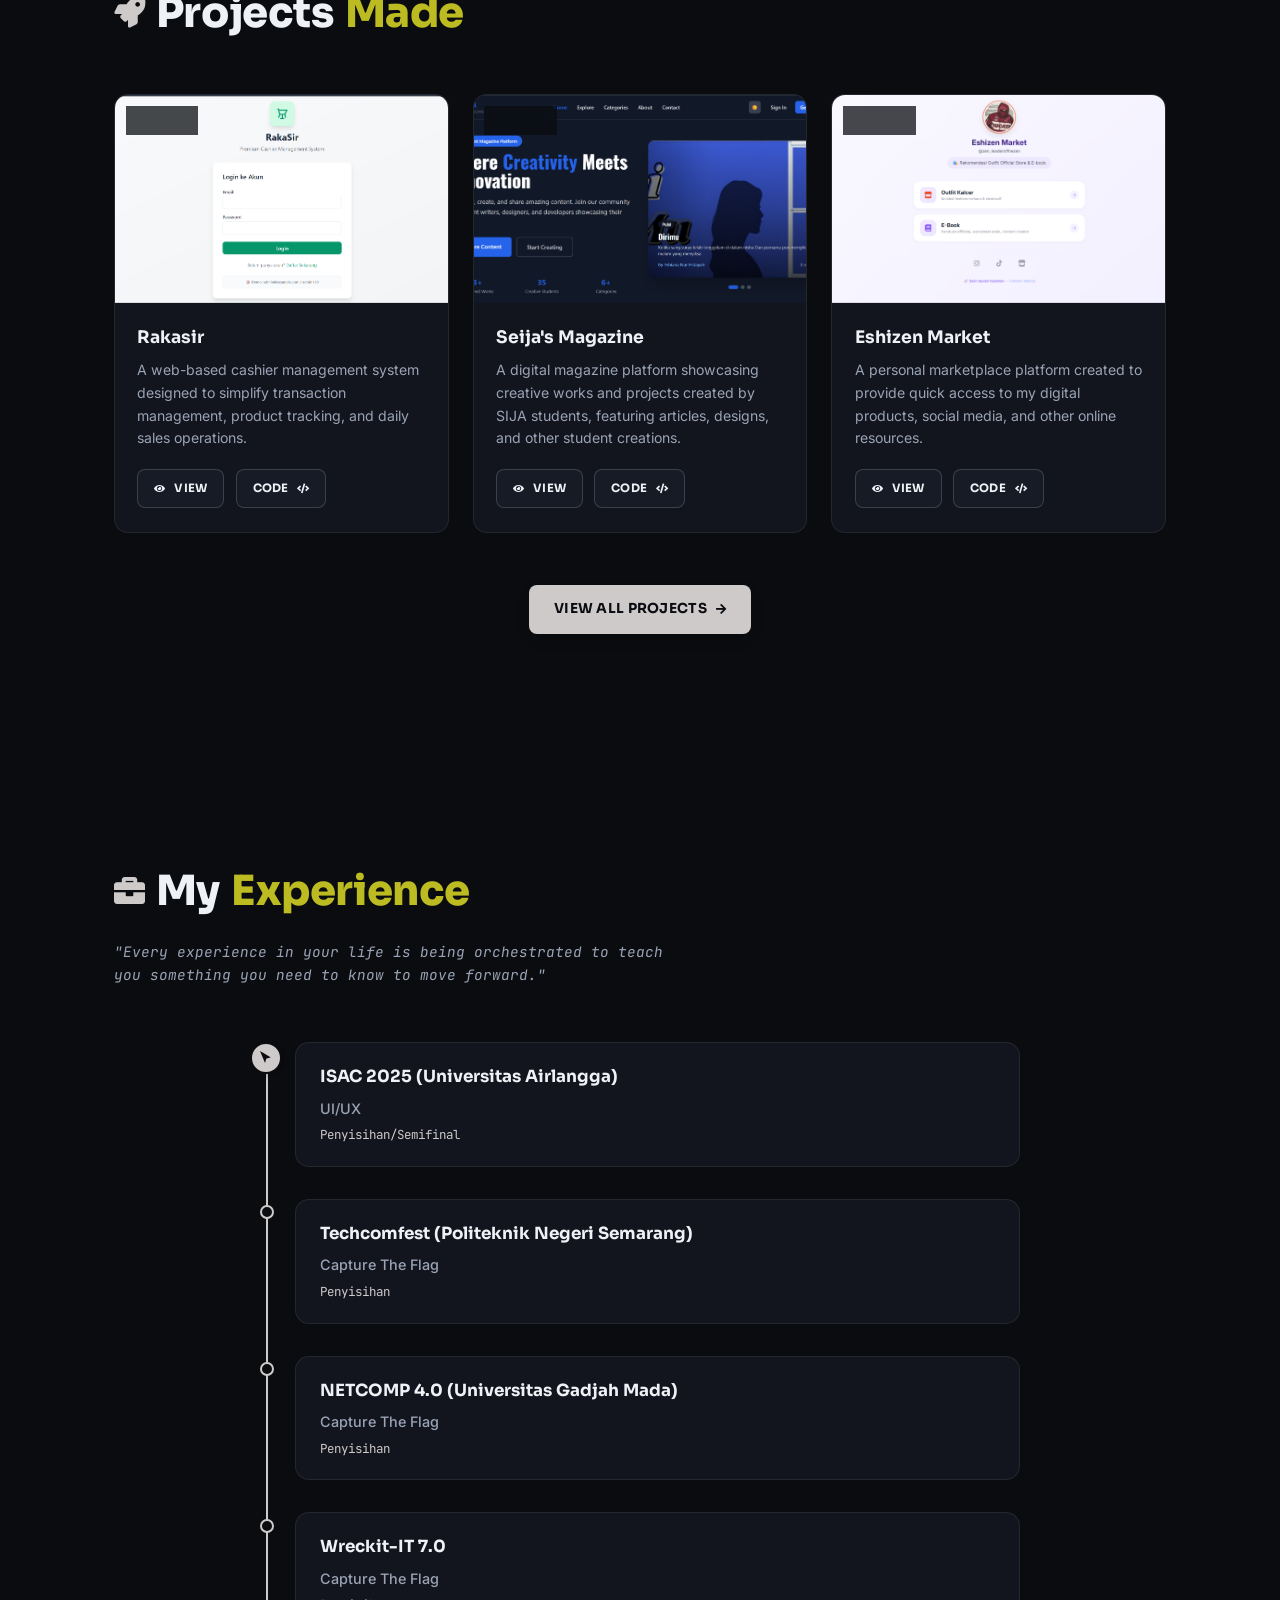
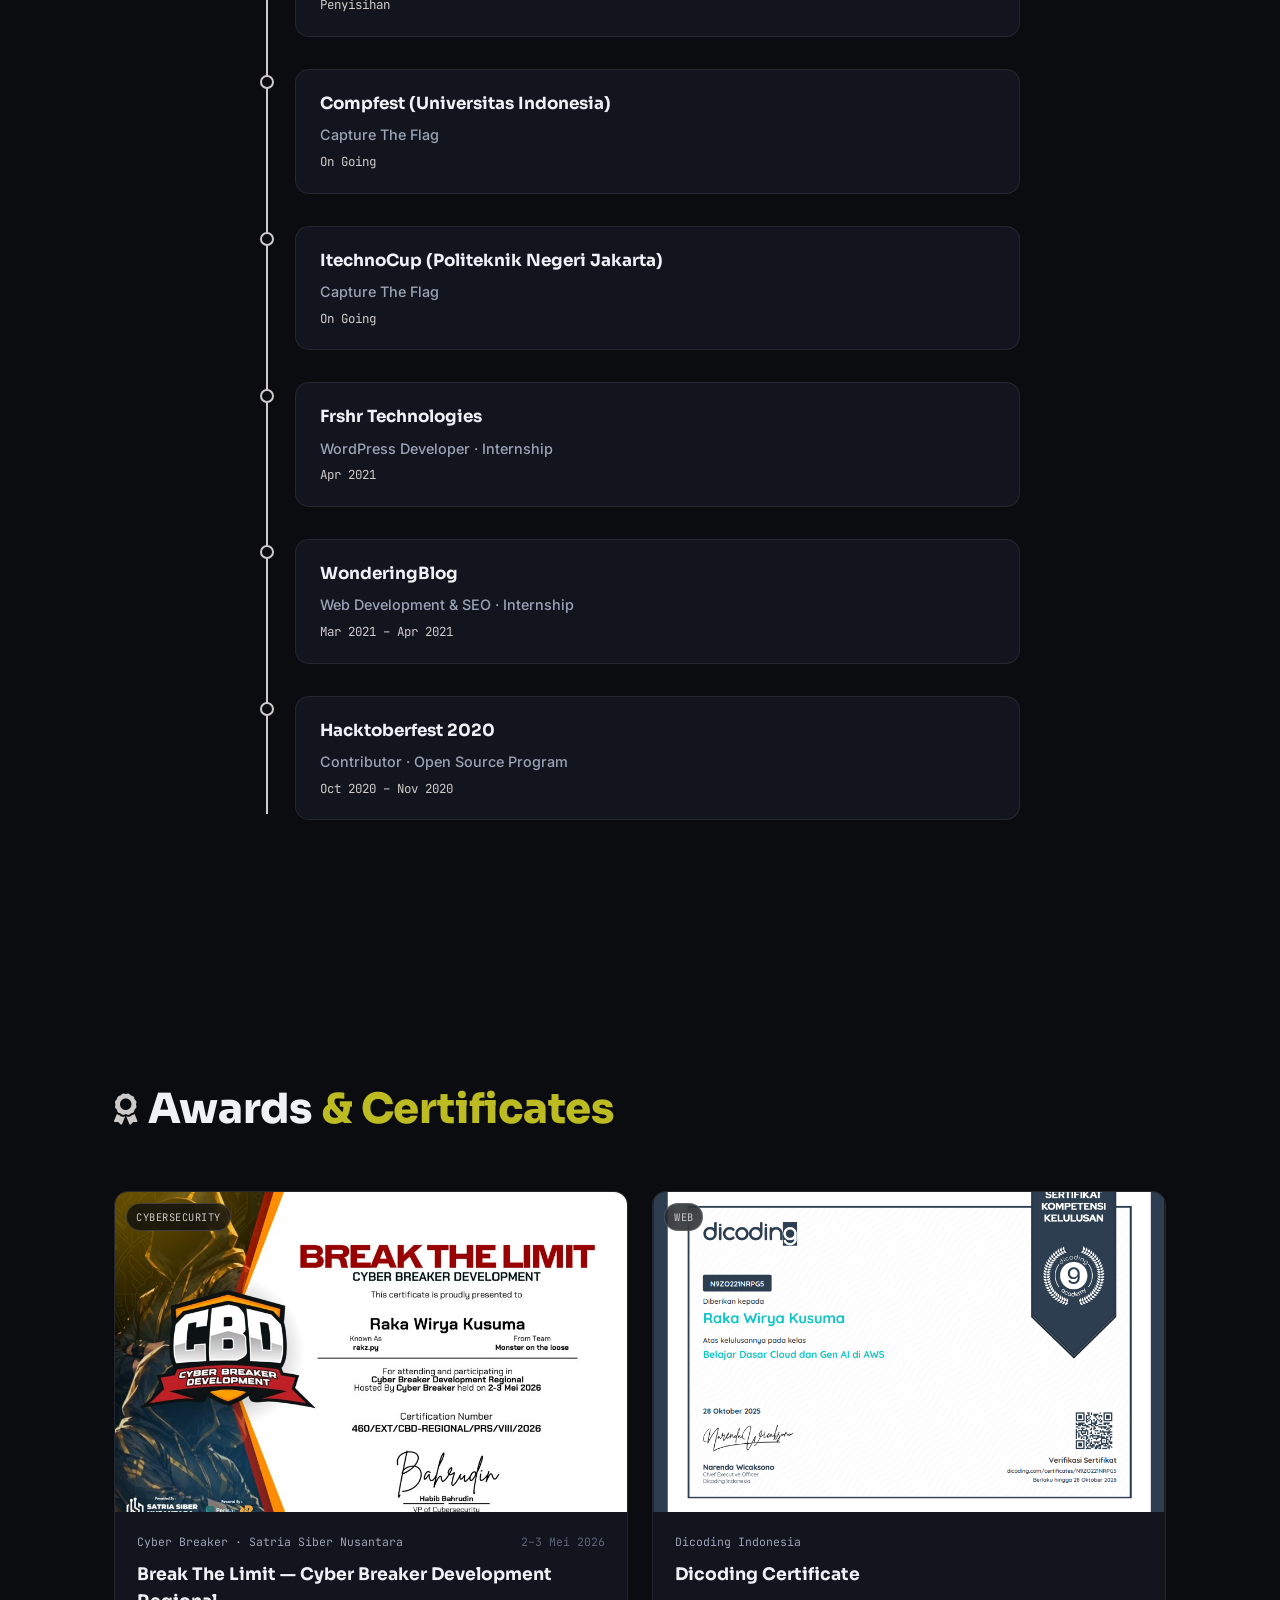
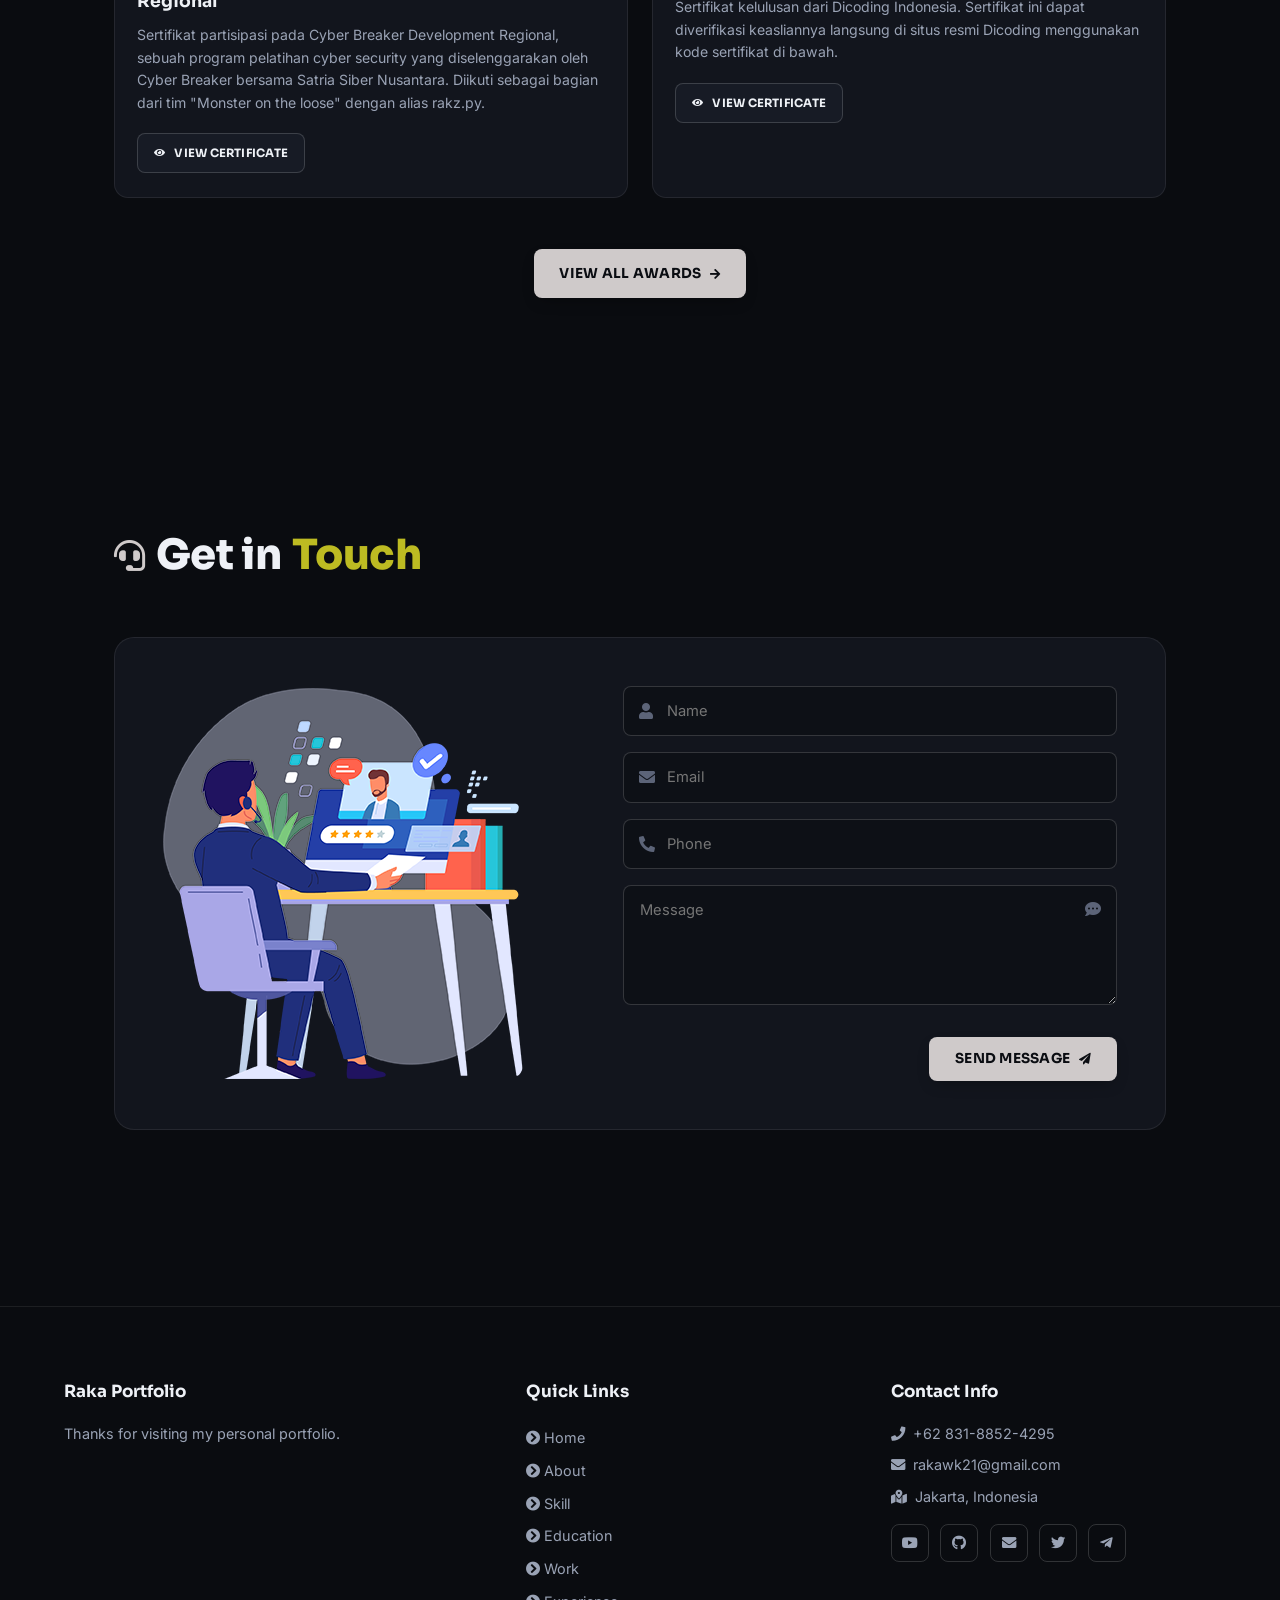
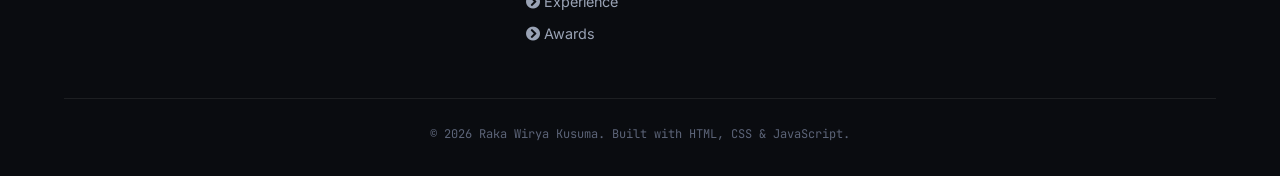
==== commit 82ad271c: "Update progress year from 2027 to 2028" ====
--- a/index.html
+++ b/index.html
@@ -175,7 +175,7 @@
       <div class="content">
       <h3>SMKN 1 Jakarta</h3>
       <p>Jl. Budi Utomo No.7, Pasar Baru, Sawah Besar, Jakarta Pusat</p>
-      <h4 class="progress"><i class="fas fa-spinner"></i>&nbsp; 2024 – 2027 · In Progress</h4>
+      <h4 class="progress"><i class="fas fa-spinner"></i>&nbsp; 2024 – 2028 · In Progress</h4>
       </div>
     </div>
 
